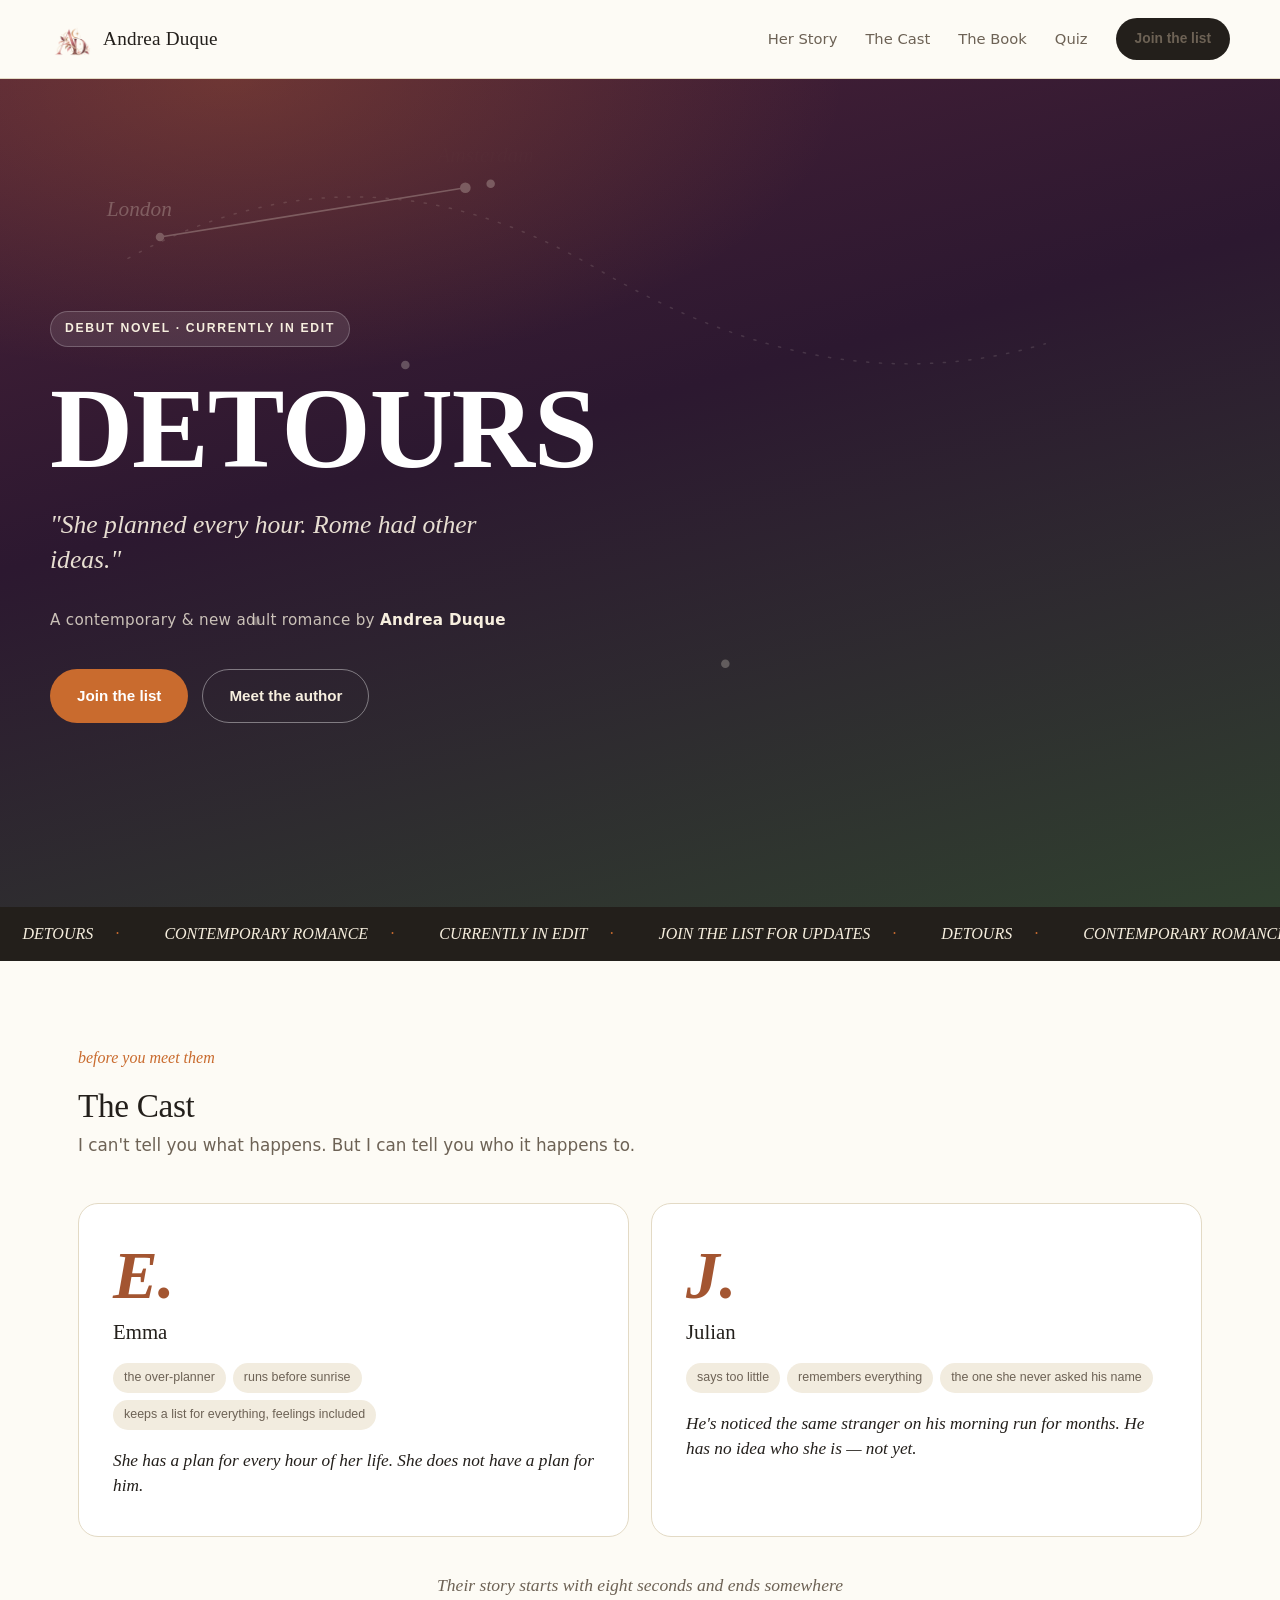
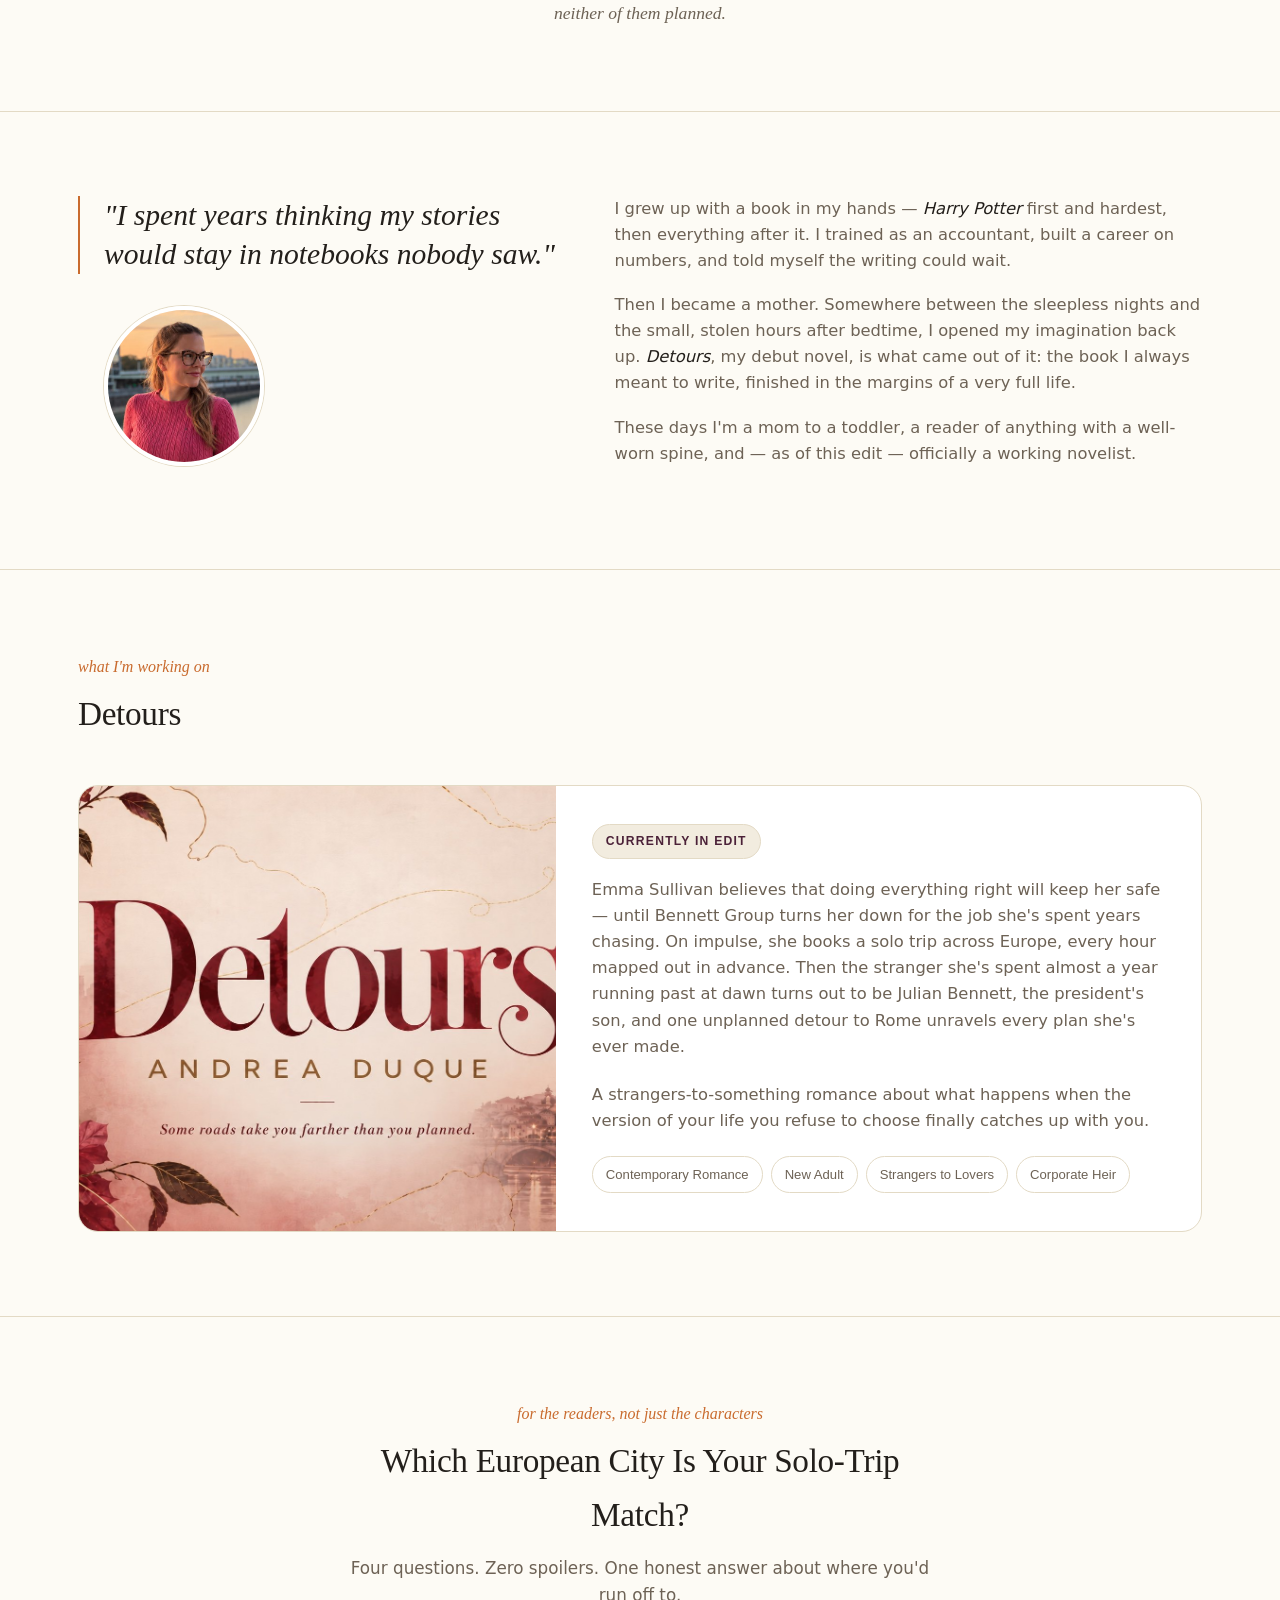
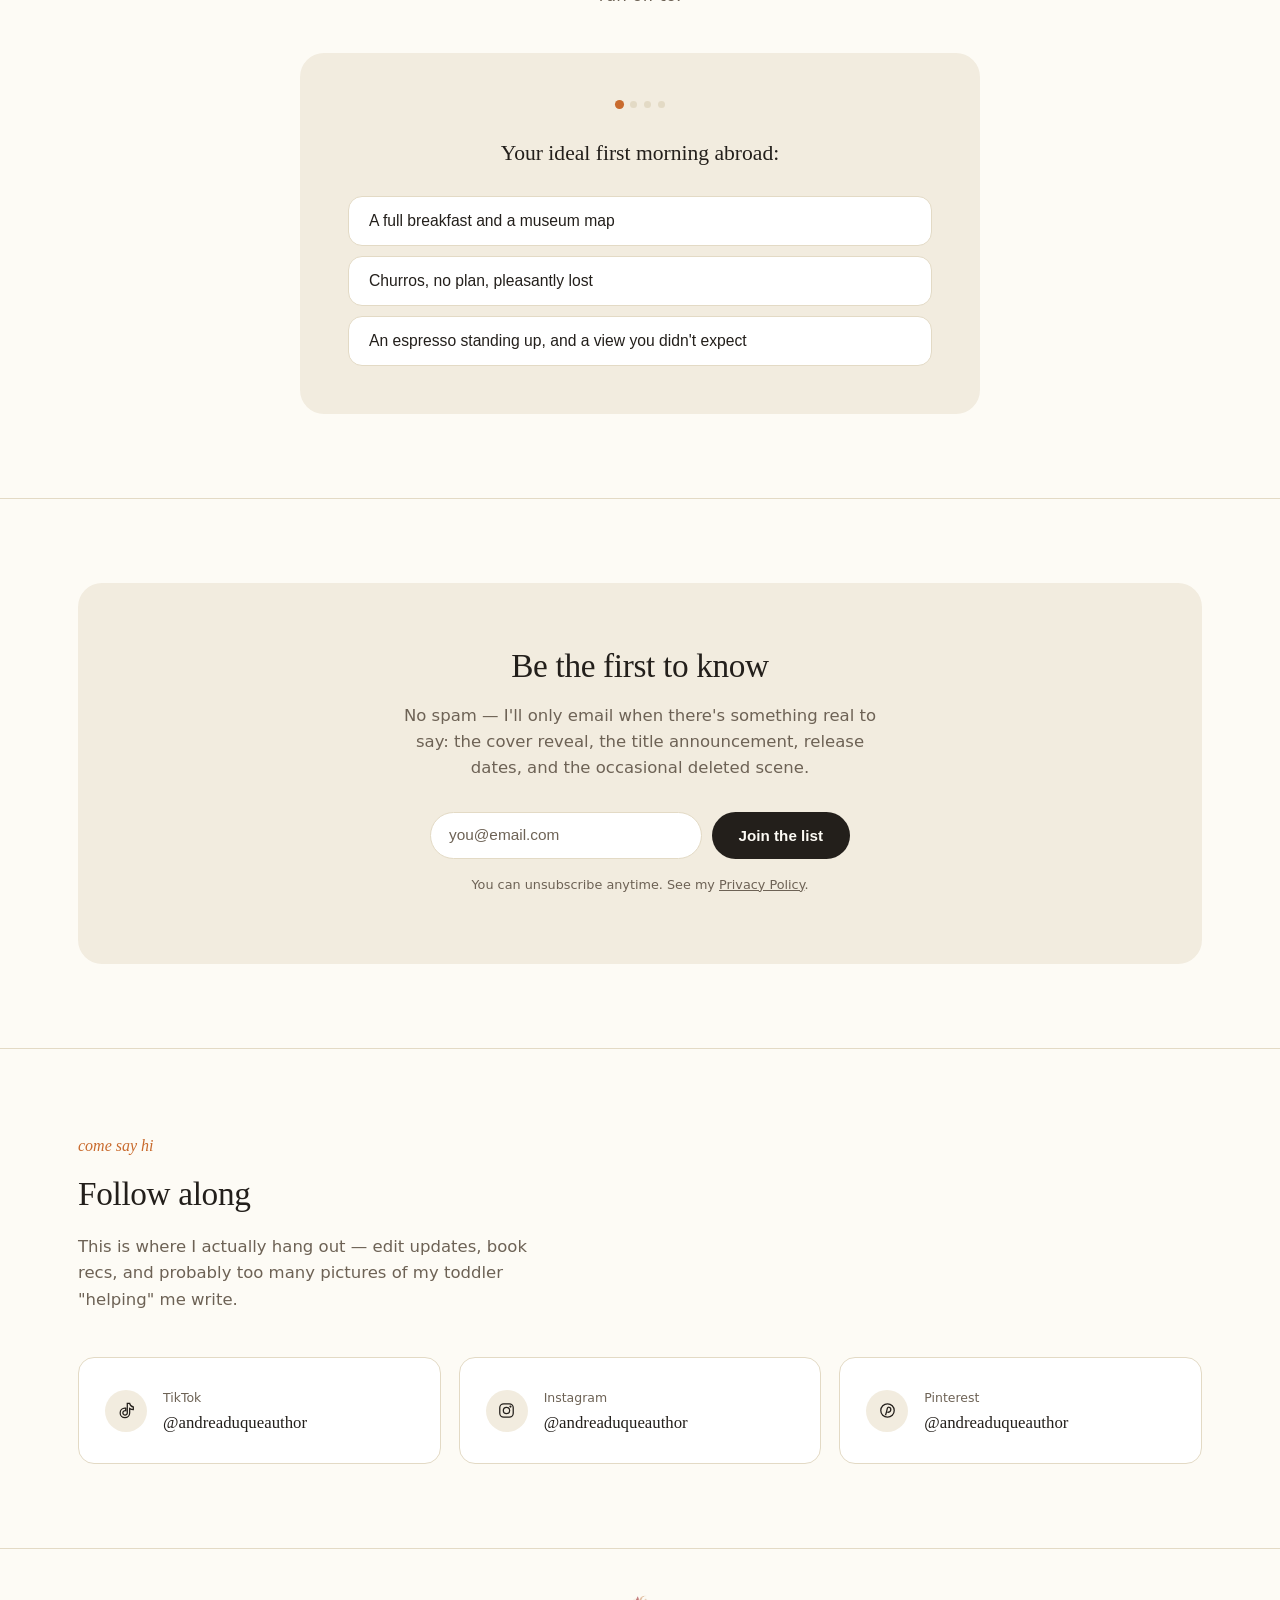
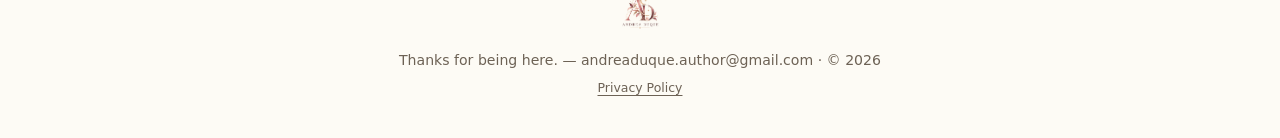
==== index.html @ 12db77f1 "Give the hero route map a phone layout On screens up to 700px, show a portrait version of the map wi" ====
<!doctype html>
<html lang="en">
<head>
<meta charset="utf-8">
<meta http-equiv="Content-Security-Policy" content="default-src 'none'; script-src 'unsafe-inline' https://andreaduqueauthor.us17.list-manage.com; style-src 'unsafe-inline' https://fonts.googleapis.com; font-src https://fonts.gstatic.com; img-src 'self' data:; base-uri 'none'; form-action https://andreaduqueauthor.us17.list-manage.com; object-src 'none'">
<meta name="referrer" content="strict-origin-when-cross-origin">
<meta name="viewport" content="width=device-width,initial-scale=1,viewport-fit=cover">
<title>Andrea Duque — Author of Detours</title>
<meta name="description" content="Andrea Duque writes contemporary & new adult romance. Her debut novel, Detours, is currently in edit — join the list for the cover reveal and release news.">
<meta name="robots" content="index,follow">
<link rel="canonical" href="https://andreaduqueauthor.com/">
<meta property="og:url" content="https://andreaduqueauthor.com/">
<meta name="author" content="Andrea Duque">
<meta property="og:type" content="website">
<meta property="og:title" content="Andrea Duque — Author of Detours">
<meta property="og:description" content="Contemporary & new adult romance. Debut novel Detours, currently in edit.">
<meta property="og:site_name" content="Andrea Duque">
<meta name="twitter:card" content="summary">
<meta name="twitter:title" content="Andrea Duque — Author of Detours">
<meta name="twitter:description" content="Contemporary & new adult romance. Debut novel Detours, currently in edit.">
<link rel="preconnect" href="https://fonts.googleapis.com">
<link rel="preconnect" href="https://fonts.gstatic.com" crossorigin>
<link rel="stylesheet" href="https://fonts.googleapis.com/css2?family=Fraunces:ital,opsz,wght@0,9..144,400;0,9..144,500;0,9..144,600;0,9..144,700;1,9..144,500;1,9..144,600&family=Inter:wght@400;500;600;700&display=swap">
<script type="application/ld+json">
{
  "@context": "https://schema.org",
  "@type": "Person",
  "name": "Andrea Duque",
  "jobTitle": "Author",
  "description": "Contemporary & new adult romance author, debut novel Detours.",
  "sameAs": [
    "https://www.tiktok.com/@andreaduqueauthor",
    "https://www.instagram.com/andreaduqueauthor",
    "https://www.pinterest.com/andreaduqueauthor"
  ]
}
</script>
<style>
/* ============================================================
   DESIGN PLAN — v3
   Brief: "more like rebeccayarros.com / sarahjmaas.com" — bold,
   dramatic, confident big-author energy for the hero and a
   recurring title treatment, while staying honest about being
   a debut (no bestseller badges, no fake reviews, no cover art
   that doesn't exist yet). The rest of the page stays the clean
   cream editorial layout from the last round.

   Color — "modern fall": plum, pumpkin, warm greige, charcoal
   green. Body stays white/cream; the hero + the book panel get
   a dramatic dark plum→charcoal gradient, the one place the
   site is allowed to be loud, echoing the reference sites'
   full-bleed moody hero without borrowing fantasy imagery that
   doesn't belong to this book.

   Imagery: no stock photography. In place of a dragon/sky scene,
   a bespoke line-art route map (London → Amsterdam → Paris →
   Madrid → ?) drawn in thin cream strokes over the dark hero
   gradient — the last stop stays a question mark on purpose.

   Type: Fraunces at real display weight/size for the title
   treatment (hero + book panel), Inter everywhere functional.
   ============================================================ */

:root{
  --paper:#FDFBF5;
  --paper2:#F2ECDF;
  --panel-border:#E3DAC5;
  --ink:#231F1B;
  --muted:#6D6255;
  --sage:#30402F;
  --sage-ink:#FDFBF5;
  --rose:#C96B2E;
  --rose-ink:#FDFBF5;
  --gold:#4B2138;
  --card:#FFFFFF;
  --cream:#F7EFDF;
  color-scheme: light;
}
@media (prefers-color-scheme: dark){
  /* The page stays white/cream no matter the system theme — only the
     hero and book panel are ever allowed to go dark, and they do that
     on purpose with their own gradient, not via this toggle. */
  :root:not([data-theme="light"]){
    --paper:#FDFBF5;
    --paper2:#F2ECDF;
    --panel-border:#E3DAC5;
    --ink:#231F1B;
    --muted:#6D6255;
    --sage:#30402F;
    --sage-ink:#FDFBF5;
    --rose:#C96B2E;
    --rose-ink:#FDFBF5;
    --gold:#4B2138;
    --card:#FFFFFF;
    color-scheme: light;
  }
}
:root[data-theme="dark"]{
  --paper:#FDFBF5;
  --paper2:#F2ECDF;
  --panel-border:#E3DAC5;
  --ink:#231F1B;
  --muted:#6D6255;
  --sage:#30402F;
  --sage-ink:#FDFBF5;
  --rose:#C96B2E;
  --rose-ink:#FDFBF5;
  --gold:#4B2138;
  --card:#FFFFFF;
  color-scheme: light;
}

*{box-sizing:border-box;}
html{scroll-behavior:smooth;}
@media (prefers-reduced-motion: reduce){ html{scroll-behavior:auto;} }
body{
  margin:0;
  background:var(--paper);
  color:var(--ink);
  font-family:"Inter",system-ui,sans-serif;
  font-size:16.5px;
  line-height:1.6;
  -webkit-font-smoothing:antialiased;
}
img,svg{display:block;max-width:100%;}
a{color:inherit;}
.wrap{max-width:1180px;margin:0 auto;padding:0 28px;}
.serif{font-family:"Fraunces",Georgia,serif;}

a:focus-visible,button:focus-visible,input:focus-visible{
  outline:2px solid var(--rose);
  outline-offset:3px;
  border-radius:3px;
}

/* ---- nav ---- */
header.nav{
  position:sticky;top:0;z-index:40;
  overflow:visible;
  background:color-mix(in srgb, var(--paper) 88%, transparent);
  backdrop-filter:blur(8px);
  border-bottom:1px solid var(--panel-border);
}
.nav-row{
  display:flex;align-items:center;justify-content:space-between;
  padding:18px 0;
}
.wordmark{
  font-family:"Fraunces",serif;
  font-weight:500;
  font-size:1.2rem;
  letter-spacing:0.01em;
  text-decoration:none;
}
.nav-links{display:flex;align-items:center;gap:28px;list-style:none;margin:0;padding:0;}
.nav-links a{
  text-decoration:none;font-size:0.92rem;color:var(--muted);
  position:relative;padding-bottom:3px;
}
.nav-links a:hover{color:var(--ink);}
.nav-links a::after{
  content:"";position:absolute;left:0;right:100%;bottom:0;height:1px;
  background:var(--rose);transition:right .25s ease;
}
.nav-links a:hover::after{right:0;}
.nav-links .btn{padding:9px 18px;font-size:0.86rem;}

.nav-toggle{
  display:none;background:none;border:none;cursor:pointer;padding:6px;
  width:34px;height:34px;align-items:center;justify-content:center;
}
.nav-toggle span, .nav-toggle span::before, .nav-toggle span::after{
  content:"";display:block;width:20px;height:1.5px;background:var(--ink);
  transition:transform .2s ease, opacity .2s ease;position:relative;
}
.nav-toggle span::before{position:absolute;top:-6px;}
.nav-toggle span::after{position:absolute;top:6px;}
.nav-toggle.open span{background:transparent;}
.nav-toggle.open span::before{transform:translateY(6px) rotate(45deg);}
.nav-toggle.open span::after{transform:translateY(-6px) rotate(-45deg);}

@media (max-width:700px){
  .nav-toggle{display:flex;}
  .nav-links{
    display:none;position:absolute;top:100%;left:0;right:0;
    flex-direction:column;align-items:stretch;gap:0;
    background:var(--paper);border-bottom:1px solid var(--panel-border);
    padding:8px 28px 20px;
  }
  .nav-links.open{display:flex;}
  .nav-links li{border-top:1px solid var(--panel-border);}
  .nav-links li:first-child{border-top:none;}
  .nav-links a{display:block;padding:14px 2px;font-size:1rem;}
  .nav-links .nav-cta{padding:16px 0 4px;}
  .nav-links .nav-cta .btn{display:inline-flex;width:100%;justify-content:center;padding:13px;}
}

/* ---- hero (dramatic, full-bleed) ---- */
.hero{
  position:relative;overflow:hidden;
  background:
    radial-gradient(ellipse 80% 60% at 18% 0%, color-mix(in srgb, var(--rose) 30%, transparent), transparent 60%),
    linear-gradient(165deg, var(--gold) 0%, #2C1830 42%, var(--sage) 100%);
  color:var(--cream);
  padding:0;
  min-height:min(92vh,880px);
  display:flex;align-items:center;
}
.hero-map{
  position:absolute;inset:0;width:100%;height:100%;
  opacity:0.26;pointer-events:none;
}
.hero-map-mobile{display:none;}
@media (max-width:700px){
  .hero-map-desktop{display:none;}
  /* brighter than desktop so the city names stay legible on a small screen */
  .hero-map-mobile{display:block;opacity:0.42;}
}
.hero-inner{position:relative;z-index:1;padding:120px 0 72px;width:100%;}
@media (max-width:1236px){ .hero-inner{padding-left:28px;padding-right:28px;} }
.hero-badge{
  display:inline-flex;align-items:center;gap:8px;
  font-size:0.76rem;letter-spacing:0.14em;text-transform:uppercase;
  color:var(--cream);background:rgba(255,255,255,0.1);
  border:1px solid rgba(255,255,255,0.22);
  padding:7px 14px;border-radius:999px;margin:0 0 28px;
  font-family:"Inter",sans-serif;font-weight:600;
}
.hero h1{
  font-size:clamp(3.4rem,10vw,7.2rem);
  line-height:0.92;
  margin:0 0 26px;
  font-weight:700;
  letter-spacing:-0.01em;
  color:#fff;
}
.hero blockquote{
  margin:0 0 30px;font-family:"Fraunces",serif;font-style:italic;font-weight:500;
  font-size:clamp(1.2rem,2.3vw,1.6rem);line-height:1.4;max-width:34ch;
  color:color-mix(in srgb, var(--cream) 92%, transparent);
}
.hero .byline{
  font-size:0.95rem;color:color-mix(in srgb, var(--cream) 78%, transparent);
  margin:0 0 36px;letter-spacing:0.02em;
}
.hero .byline strong{color:var(--cream);font-weight:600;}
.cta-row{display:flex;gap:14px;flex-wrap:wrap;}
.btn{
  display:inline-flex;align-items:center;gap:8px;
  padding:14px 26px;border-radius:999px;
  font-size:0.95rem;font-weight:600;text-decoration:none;
  border:1px solid transparent;cursor:pointer;
  transition:transform .15s ease, background .2s ease, border-color .2s ease, color .2s ease;
  font-family:"Inter",sans-serif;
}
.btn:hover{transform:translateY(-1px);}
.btn-solid{background:var(--rose);color:#fff;}
.btn-solid:hover{background:color-mix(in srgb, var(--rose) 85%, white);}
.btn-ghost{border-color:rgba(255,255,255,0.4);color:var(--cream);}
.btn-ghost:hover{border-color:var(--cream);background:rgba(255,255,255,0.08);}
.btn-dark{background:var(--ink);color:var(--paper);}
.btn-dark:hover{background:var(--rose);}
.btn-outline{border-color:var(--panel-border);color:var(--ink);}
.btn-outline:hover{border-color:var(--rose);color:var(--rose);}

.hero-anim{opacity:0;transform:translateY(16px);animation:rise .65s ease forwards;}
.hero-anim.d1{animation-delay:.02s;}
.hero-anim.d2{animation-delay:.14s;}
.hero-anim.d3{animation-delay:.26s;}
.hero-anim.d4{animation-delay:.36s;}
@keyframes rise{to{opacity:1;transform:translateY(0);}}
@media (prefers-reduced-motion: reduce){
  .hero-anim{opacity:1;transform:none;animation:none;}
}
.route-static{display:none;}
@media (prefers-reduced-motion: reduce){
  .route-animated{display:none;}
  .route-static{display:block;}
}

/* ---- marquee strip ---- */
.marquee{
  background:var(--ink);color:var(--cream);
  overflow:hidden;white-space:nowrap;
  padding:14px 0;
}
.marquee-track{
  display:inline-flex;gap:0;
  animation:scroll 26s linear infinite;
}
.marquee span{
  font-family:"Fraunces",serif;font-style:italic;font-size:1rem;
  padding:0 1.4rem;white-space:nowrap;
}
.marquee span::after{content:"·";margin-left:1.4rem;color:var(--rose);font-style:normal;}
@keyframes scroll{from{transform:translateX(0);}to{transform:translateX(-50%);}}
@media (prefers-reduced-motion: reduce){
  .marquee-track{animation:none;}
  .marquee{text-align:center;}
}

/* ---- section shell ---- */
section{padding:84px 0;}
.section-head{max-width:640px;margin:0 0 44px;}
.kicker{
  font-family:"Fraunces",serif;font-style:italic;color:var(--rose);
  font-size:1rem;margin:0 0 8px;
}
h2{
  font-size:clamp(1.7rem,2.6vw,2.2rem);margin:0;font-weight:500;letter-spacing:-0.01em;
}
hr.rule{border:none;border-top:1px solid var(--panel-border);margin:0;}

/* ---- story ---- */
.story-grid{display:grid;grid-template-columns:0.9fr 1.1fr;gap:56px;align-items:start;}
@media (max-width:880px){ .story-grid{grid-template-columns:1fr;} }
blockquote.pull{
  margin:0;font-family:"Fraunces",serif;font-style:italic;font-weight:500;
  font-size:clamp(1.4rem,2.6vw,1.85rem);line-height:1.32;color:var(--ink);
  border-left:2px solid var(--rose);padding-left:24px;
}
.author-photo{width:160px;height:160px;border-radius:50%;object-fit:cover;margin:32px 0 0 26px;border:4px solid var(--card);box-shadow:0 0 0 1px var(--panel-border);}
@media (max-width:880px){ .author-photo{width:128px;height:128px;margin-top:24px;} }
.story-text p{margin:0 0 18px;color:var(--muted);font-size:1.02rem;max-width:58ch;}
.story-text em{color:var(--ink);font-style:italic;}

/* ---- book ---- */
.book-card{
  background:var(--card);border:1px solid var(--panel-border);border-radius:20px;
  display:grid;grid-template-columns:0.85fr 1.15fr;overflow:hidden;
}
/* Desktop keeps the original side-by-side card; the artwork fills the left panel. */
.book-cover{display:block;width:100%;height:100%;min-height:340px;object-fit:cover;object-position:center;}
@media (max-width:1200px){
  .book-card{grid-template-columns:1fr;}
  .book-cover{height:auto;min-height:0;aspect-ratio:1672/941;}
}
.book-body .status{
  display:inline-block;margin-bottom:18px;font-size:0.76rem;letter-spacing:0.1em;text-transform:uppercase;
  color:var(--gold);background:var(--paper2);border:1px solid var(--panel-border);
  padding:7px 13px;border-radius:999px;font-family:"Inter",sans-serif;font-weight:600;
}
.book-body{padding:38px 36px;}
.book-body p{color:var(--muted);font-size:1.02rem;margin:0 0 22px;max-width:55ch;}
.tags{display:flex;flex-wrap:wrap;gap:8px;}
.tag{
  font-size:0.82rem;padding:7px 13px;border-radius:999px;
  border:1px solid var(--panel-border);color:var(--muted);font-family:"Inter",sans-serif;
}

/* ---- join list ---- */
.join{
  background:var(--paper2);border-radius:24px;padding:56px 48px;text-align:center;
}
.join h2{margin-bottom:10px;}
.join p.sub{color:var(--muted);margin:0 auto 30px;max-width:46ch;}
.signup{display:flex;gap:10px;max-width:420px;margin:0 auto;flex-wrap:wrap;justify-content:center;}
.signup input[type=email]{
  flex:1 1 230px;padding:13px 18px;border-radius:999px;border:1px solid var(--panel-border);
  background:var(--card);color:var(--ink);font-family:"Inter",sans-serif;font-size:0.96rem;
}
.signup input[type=email]::placeholder{color:var(--muted);}
.signup button[disabled]{opacity:0.6;cursor:wait;}
.signup-msg{margin:16px auto 0;max-width:44ch;font-family:"Fraunces",serif;font-style:italic;}
.signup-msg:empty{display:none;}
.signup-msg.ok{color:var(--sage);}
.signup-msg.err{color:#9A3412;}
.fineprint{font-size:0.8rem;color:var(--muted);margin-top:16px;max-width:44ch;margin-left:auto;margin-right:auto;}

/* ---- follow ---- */
.follow-row{display:grid;grid-template-columns:repeat(3,1fr);gap:18px;}
@media (max-width:700px){ .follow-row{grid-template-columns:1fr;} }
.follow-card{
  border:1px solid var(--panel-border);border-radius:16px;padding:26px;
  display:flex;align-items:center;gap:16px;text-decoration:none;color:var(--ink);
  background:var(--card);transition:border-color .18s ease, transform .18s ease;
}
.follow-card:hover{border-color:var(--rose);transform:translateY(-2px);}
.follow-card .ic{
  width:42px;height:42px;border-radius:50%;display:flex;align-items:center;justify-content:center;
  background:var(--paper2);flex-shrink:0;
}
.follow-card .ic svg{width:19px;height:19px;}
.follow-card .label{font-size:0.78rem;color:var(--muted);text-transform:none;}
.follow-card .handle{font-family:"Fraunces",serif;font-size:1.05rem;}

/* ---- footer ---- */
footer{
  border-top:1px solid var(--panel-border);padding:40px 0;text-align:center;
}
footer .wordmark{font-size:1rem;}
footer p{color:var(--muted);font-size:0.88rem;margin:10px 0 0;}
footer a{text-decoration:underline;text-underline-offset:3px;}
footer p.legal{font-size:0.78rem;margin-top:6px;}

/* ---- logo ---- */
.logo-mark{height:34px;width:auto;display:block;}
.wordmark-row{display:flex;align-items:center;gap:10px;text-decoration:none;}
footer .logo-mark{height:46px;margin:0 auto 14px;}

/* ---- cast (character intrigue) ---- */
.cast-intro{max-width:56ch;color:var(--muted);font-size:1.05rem;margin:0 0 40px;}
.cast-grid{display:grid;grid-template-columns:1fr 1fr;gap:22px;}
@media (max-width:760px){ .cast-grid{grid-template-columns:1fr;} }
.cast-card{
  background:var(--card);border:1px solid var(--panel-border);border-radius:20px;
  padding:38px 34px;position:relative;overflow:hidden;
}
.cast-card .initial{
  font-family:"Fraunces",serif;font-style:italic;font-weight:600;
  font-size:4.2rem;line-height:1;color:color-mix(in srgb, var(--rose) 70%, var(--gold));
  margin:0 0 6px;
}
.cast-card h3{font-family:"Fraunces",serif;font-weight:500;font-size:1.3rem;margin:0 0 14px;}
.cast-chips{display:flex;flex-wrap:wrap;gap:7px;margin:0 0 18px;}
.cast-chip{
  font-size:0.78rem;padding:5px 11px;border-radius:999px;
  background:var(--paper2);color:var(--muted);font-family:"Inter",sans-serif;
}
.cast-line{
  font-family:"Fraunces",serif;font-style:italic;color:var(--ink);
  font-size:1.08rem;line-height:1.45;margin:0;
}
.cast-close{
  text-align:center;margin:34px auto 0;max-width:48ch;color:var(--muted);
  font-family:"Fraunces",serif;font-style:italic;font-size:1.1rem;
}

/* ---- quiz ---- */
.quiz-card{
  background:var(--paper2);border-radius:24px;padding:48px;max-width:680px;margin:0 auto;
}
@media (max-width:600px){ .quiz-card{padding:32px 24px;} }
.quiz-progress{display:flex;gap:7px;justify-content:center;margin:0 0 28px;}
.quiz-dot{width:7px;height:7px;border-radius:50%;background:var(--panel-border);transition:background .2s ease, transform .2s ease;}
.quiz-dot.active{background:var(--rose);transform:scale(1.3);}
.quiz-dot.done{background:var(--sage);}
.quiz-q{font-family:"Fraunces",serif;font-size:1.35rem;text-align:center;margin:0 0 26px;font-weight:500;}
.quiz-options{display:flex;flex-direction:column;gap:10px;}
.quiz-opt{
  display:block;width:100%;text-align:left;padding:15px 20px;border-radius:14px;
  border:1px solid var(--panel-border);background:var(--card);color:var(--ink);
  font-family:"Inter",sans-serif;font-size:0.98rem;cursor:pointer;
  transition:border-color .15s ease, transform .15s ease;
}
.quiz-opt:hover{border-color:var(--rose);transform:translateX(2px);}
.quiz-result{display:none;text-align:center;}
.quiz-result.show{display:block;}
.quiz-result .city{
  font-family:"Fraunces",serif;font-weight:700;font-size:clamp(2rem,5vw,2.8rem);
  color:var(--gold);margin:0 0 6px;
}
.quiz-result .tagline{color:var(--rose);font-family:"Fraunces",serif;font-style:italic;font-size:1.1rem;margin:0 0 18px;}
.quiz-result p.desc{color:var(--muted);max-width:50ch;margin:0 auto 26px;font-size:1.02rem;}
.quiz-again{background:none;border:none;color:var(--muted);text-decoration:underline;text-underline-offset:3px;font-family:"Inter",sans-serif;font-size:0.88rem;cursor:pointer;margin-top:14px;}
.quiz-q-wrap{display:none;}
.quiz-q-wrap.active{display:block;}
</style>
</head>
<body>

<header class="nav">
  <div class="wrap nav-row">
    <a class="wordmark wordmark-row" href="#top">
      <img class="logo-mark" src="[data-uri]" alt="Andrea Duque monogram">
      Andrea Duque
    </a>
    <button class="nav-toggle" id="navToggle" type="button" aria-expanded="false" aria-controls="navLinks" aria-label="Open menu">
      <span></span>
    </button>
    <ul class="nav-links" id="navLinks">
      <li><a href="#story">Her Story</a></li>
      <li><a href="#cast">The Cast</a></li>
      <li><a href="#book">The Book</a></li>
      <li><a href="#quiz">Quiz</a></li>
      <li class="nav-cta"><a class="btn btn-dark" href="#join">Join the list</a></li>
    </ul>
  </div>
</header>

<main id="top">

  <section class="hero">
    <svg class="hero-map hero-map-desktop" viewBox="0 0 1200 800" preserveAspectRatio="xMidYMid slice" aria-hidden="true">
      <path d="M120 180 Q 340 60 560 190 T 980 260" fill="none" stroke="#F7EFDF" stroke-width="1.4" stroke-linecap="round" stroke-dasharray="2 10" opacity="0.5"/>

      <!-- animated route: plays unless the viewer asked for reduced motion -->
      <g class="route-animated">
        <path d="M150 160 L 460 110 L 380 280 L 240 520 L 680 560" fill="none" stroke="#F7EFDF" stroke-width="1.6"
              stroke-linecap="round" stroke-dasharray="1" stroke-dashoffset="1" pathLength="1" opacity="0">
          <animate attributeName="stroke-dashoffset" values="1;1;0;0;0" keyTimes="0;0.05;0.65;0.85;1" dur="11s" repeatCount="indefinite"/>
          <animate attributeName="opacity" values="0;1;1;1;0" keyTimes="0;0.05;0.6;0.9;1" dur="11s" repeatCount="indefinite"/>
        </path>
        <circle r="5" fill="#F7EFDF" opacity="0">
          <animateMotion dur="11s" repeatCount="indefinite" keyPoints="0;0;1;1;1" keyTimes="0;0.05;0.65;0.85;1" calcMode="linear"
            path="M150 160 L 460 110 L 380 280 L 240 520 L 680 560"/>
          <animate attributeName="opacity" values="0;1;1;1;0" keyTimes="0;0.05;0.6;0.9;1" dur="11s" repeatCount="indefinite"/>
        </circle>
        <g fill="#F7EFDF">
          <circle cx="150" cy="160" r="4"><animate attributeName="r" values="4;4;7;4;4" keyTimes="0;0.03;0.09;0.15;1" dur="11s" repeatCount="indefinite"/></circle>
          <circle cx="460" cy="110" r="4"><animate attributeName="r" values="4;4;4;7;4;4" keyTimes="0;0.17;0.20;0.26;0.32;1" dur="11s" repeatCount="indefinite"/></circle>
          <circle cx="380" cy="280" r="4"><animate attributeName="r" values="4;4;4;7;4;4" keyTimes="0;0.26;0.30;0.36;0.42;1" dur="11s" repeatCount="indefinite"/></circle>
          <circle cx="240" cy="520" r="4"><animate attributeName="r" values="4;4;4;7;4;4" keyTimes="0;0.40;0.43;0.49;0.55;1" dur="11s" repeatCount="indefinite"/></circle>
          <circle cx="680" cy="560" r="5"><animate attributeName="r" values="4;4;4;8;6;6;4" keyTimes="0;0.6;0.65;0.71;0.85;0.95;1" dur="11s" repeatCount="indefinite"/></circle>
        </g>
        <g font-family="Fraunces, serif" font-style="italic" font-size="20" fill="#F7EFDF">
          <text x="100" y="140" opacity="0"><animate attributeName="opacity" values="0;0;1;1;1;0" keyTimes="0;0.02;0.08;0.6;0.9;1" dur="11s" repeatCount="indefinite"/>London</text>
          <text x="410" y="90" opacity="0"><animate attributeName="opacity" values="0;0;1;1;1;0" keyTimes="0;0.19;0.26;0.6;0.9;1" dur="11s" repeatCount="indefinite"/>Amsterdam</text>
          <text x="330" y="310" opacity="0"><animate attributeName="opacity" values="0;0;1;1;1;0" keyTimes="0;0.28;0.36;0.6;0.9;1" dur="11s" repeatCount="indefinite"/>Paris</text>
          <text x="190" y="555" opacity="0"><animate attributeName="opacity" values="0;0;1;1;1;0" keyTimes="0;0.42;0.49;0.6;0.9;1" dur="11s" repeatCount="indefinite"/>Madrid</text>
          <text x="700" y="545" font-size="26" font-weight="700" opacity="0"><animate attributeName="opacity" values="0;0;1;1;1;0" keyTimes="0;0.63;0.71;0.9;0.95;1" dur="11s" repeatCount="indefinite"/>?</text>
        </g>
      </g>

      <!-- static fallback: shown only under prefers-reduced-motion -->
      <g class="route-static">
        <path d="M150 160 L 460 110 L 380 280 L 240 520 L 680 560" fill="none" stroke="#F7EFDF" stroke-width="1.6" stroke-linecap="round" stroke-dasharray="4 8" opacity="0.7"/>
        <g fill="#F7EFDF">
          <circle cx="150" cy="160" r="5"/>
          <circle cx="460" cy="110" r="5"/>
          <circle cx="380" cy="280" r="5"/>
          <circle cx="240" cy="520" r="5"/>
          <circle cx="680" cy="560" r="6"/>
        </g>
        <g font-family="Fraunces, serif" font-style="italic" font-size="20" fill="#F7EFDF" opacity="0.85">
          <text x="100" y="140">London</text>
          <text x="410" y="90">Amsterdam</text>
          <text x="330" y="310">Paris</text>
          <text x="190" y="555">Madrid</text>
          <text x="700" y="545" font-size="26" font-weight="700">?</text>
        </g>
      </g>
    </svg>
    <!-- phone version of the map: portrait layout, cities kept above and below the hero text -->
    <svg class="hero-map hero-map-mobile" viewBox="0 0 400 800" preserveAspectRatio="xMidYMid slice" aria-hidden="true">
      <g class="route-animated">
        <path d="M60 112 L 300 62 L 378 168 L 352 728 L 92 748" fill="none" stroke="#F7EFDF" stroke-width="1.6"
              stroke-linecap="round" stroke-dasharray="1" stroke-dashoffset="1" pathLength="1" opacity="0">
          <animate attributeName="stroke-dashoffset" values="1;1;0;0;0" keyTimes="0;0.05;0.65;0.85;1" dur="11s" repeatCount="indefinite"/>
          <animate attributeName="opacity" values="0;1;1;1;0" keyTimes="0;0.05;0.6;0.9;1" dur="11s" repeatCount="indefinite"/>
        </path>
        <circle r="5" fill="#F7EFDF" opacity="0">
          <animateMotion dur="11s" repeatCount="indefinite" keyPoints="0;0;1;1;1" keyTimes="0;0.05;0.65;0.85;1" calcMode="linear"
            path="M60 112 L 300 62 L 378 168 L 352 728 L 92 748"/>
          <animate attributeName="opacity" values="0;1;1;1;0" keyTimes="0;0.05;0.6;0.9;1" dur="11s" repeatCount="indefinite"/>
        </circle>
        <g fill="#F7EFDF">
          <circle cx="60" cy="112" r="4"><animate attributeName="r" values="4;4;7;4;4" keyTimes="0;0.03;0.09;0.15;1" dur="11s" repeatCount="indefinite"/></circle>
          <circle cx="300" cy="62" r="4"><animate attributeName="r" values="4;4;4;7;4;4" keyTimes="0;0.17;0.20;0.26;0.32;1" dur="11s" repeatCount="indefinite"/></circle>
          <circle cx="378" cy="168" r="4"><animate attributeName="r" values="4;4;4;7;4;4" keyTimes="0;0.26;0.30;0.36;0.42;1" dur="11s" repeatCount="indefinite"/></circle>
          <circle cx="352" cy="728" r="4"><animate attributeName="r" values="4;4;4;7;4;4" keyTimes="0;0.40;0.43;0.49;0.55;1" dur="11s" repeatCount="indefinite"/></circle>
          <circle cx="92" cy="748" r="5"><animate attributeName="r" values="4;4;4;8;6;6;4" keyTimes="0;0.6;0.65;0.71;0.85;0.95;1" dur="11s" repeatCount="indefinite"/></circle>
        </g>
        <g font-family="Fraunces, serif" font-style="italic" font-size="19" fill="#F7EFDF">
          <text x="48" y="92" text-anchor="start" opacity="0"><animate attributeName="opacity" values="0;0;1;1;1;0" keyTimes="0;0.02;0.08;0.6;0.9;1" dur="11s" repeatCount="indefinite"/>London</text>
          <text x="322" y="42" text-anchor="end" opacity="0"><animate attributeName="opacity" values="0;0;1;1;1;0" keyTimes="0;0.19;0.26;0.6;0.9;1" dur="11s" repeatCount="indefinite"/>Amsterdam</text>
          <text x="364" y="160" text-anchor="end" opacity="0"><animate attributeName="opacity" values="0;0;1;1;1;0" keyTimes="0;0.28;0.36;0.6;0.9;1" dur="11s" repeatCount="indefinite"/>Paris</text>
          <text x="364" y="708" text-anchor="end" opacity="0"><animate attributeName="opacity" values="0;0;1;1;1;0" keyTimes="0;0.42;0.49;0.6;0.9;1" dur="11s" repeatCount="indefinite"/>Madrid</text>
          <text x="62" y="736" font-size="26" font-weight="700" opacity="0"><animate attributeName="opacity" values="0;0;1;1;1;0" keyTimes="0;0.63;0.71;0.9;0.95;1" dur="11s" repeatCount="indefinite"/>?</text>
        </g>
      </g>
      <g class="route-static">
        <path d="M60 112 L 300 62 L 378 168 L 352 728 L 92 748" fill="none" stroke="#F7EFDF" stroke-width="1.6" stroke-linecap="round" stroke-dasharray="4 8" opacity="0.7"/>
        <g fill="#F7EFDF">
          <circle cx="60" cy="112" r="5"/>
          <circle cx="300" cy="62" r="5"/>
          <circle cx="378" cy="168" r="5"/>
          <circle cx="352" cy="728" r="5"/>
          <circle cx="92" cy="748" r="6"/>
        </g>
        <g font-family="Fraunces, serif" font-style="italic" font-size="19" fill="#F7EFDF" opacity="0.85">
          <text x="48" y="92" text-anchor="start">London</text>
          <text x="322" y="42" text-anchor="end">Amsterdam</text>
          <text x="364" y="160" text-anchor="end">Paris</text>
          <text x="364" y="708" text-anchor="end">Madrid</text>
          <text x="62" y="736" font-size="26" font-weight="700">?</text>
        </g>
      </g>
    </svg>
    <div class="wrap hero-inner">
      <p class="hero-badge hero-anim d1">Debut Novel · Currently in Edit</p>
      <h1 class="serif hero-anim d2">DETOURS</h1>
      <blockquote class="hero-anim d3">"She planned every hour. Rome had other ideas."</blockquote>
      <p class="byline hero-anim d3">A contemporary &amp; new adult romance by <strong>Andrea Duque</strong></p>
      <div class="cta-row hero-anim d4">
        <a class="btn btn-solid" href="#join">Join the list</a>
        <a class="btn btn-ghost" href="#story">Meet the author</a>
      </div>
    </div>
  </section>

  <div class="marquee" aria-hidden="true">
    <div class="marquee-track">
      <span>DETOURS</span><span>CONTEMPORARY ROMANCE</span><span>CURRENTLY IN EDIT</span><span>JOIN THE LIST FOR UPDATES</span>
      <span>DETOURS</span><span>CONTEMPORARY ROMANCE</span><span>CURRENTLY IN EDIT</span><span>JOIN THE LIST FOR UPDATES</span>
    </div>
  </div>

  <section id="cast">
    <div class="wrap">
      <div class="section-head">
        <p class="kicker serif">before you meet them</p>
        <h2 class="serif">The Cast</h2>
        <p class="cast-intro">I can't tell you what happens. But I can tell you who it happens to.</p>
      </div>
      <div class="cast-grid">
        <div class="cast-card">
          <p class="initial">E.</p>
          <h3 class="serif">Emma</h3>
          <div class="cast-chips">
            <span class="cast-chip">the over-planner</span>
            <span class="cast-chip">runs before sunrise</span>
            <span class="cast-chip">keeps a list for everything, feelings included</span>
          </div>
          <p class="cast-line">She has a plan for every hour of her life. She does not have a plan for him.</p>
        </div>
        <div class="cast-card">
          <p class="initial">J.</p>
          <h3 class="serif">Julian</h3>
          <div class="cast-chips">
            <span class="cast-chip">says too little</span>
            <span class="cast-chip">remembers everything</span>
            <span class="cast-chip">the one she never asked his name</span>
          </div>
          <p class="cast-line">He's noticed the same stranger on his morning run for months. He has no idea who she is — not yet.</p>
        </div>
      </div>
      <p class="cast-close">Their story starts with eight seconds and ends somewhere neither of them planned.</p>
    </div>
  </section>

  <hr class="rule">

  <section id="story">
    <div class="wrap">
      <div class="story-grid">
        <div>
          <blockquote class="pull serif">"I spent years thinking my stories would stay in notebooks nobody saw."</blockquote>
          <img class="author-photo" src="andrea-duque.jpg" width="400" height="400" loading="lazy" alt="Andrea Duque in glasses and a pink sweater, smiling on a balcony above the Rhine in Cologne at sunset">
        </div>
        <div class="story-text">
          <p>I grew up with a book in my hands — <em>Harry Potter</em> first and hardest, then everything after it. I trained as an accountant, built a career on numbers, and told myself the writing could wait.</p>
          <p>Then I became a mother. Somewhere between the sleepless nights and the small, stolen hours after bedtime, I opened my imagination back up. <em>Detours</em>, my debut novel, is what came out of it: the book I always meant to write, finished in the margins of a very full life.</p>
          <p>These days I'm a mom to a toddler, a reader of anything with a well-worn spine, and — as of this edit — officially a working novelist.</p>
        </div>
      </div>
    </div>
  </section>

  <hr class="rule">

  <section id="book">
    <div class="wrap">
      <div class="section-head">
        <p class="kicker serif">what I'm working on</p>
        <h2 class="serif">Detours</h2>
      </div>
      <div class="book-card">
        <img class="book-cover" src="detours-banner.jpg" width="1672" height="941" loading="lazy" alt="Detours, a novel by Andrea Duque. Some roads take you farther than you planned. Watercolor artwork of the New York skyline and Rome under red bougainvillea.">
        <div class="book-body">
          <span class="status">currently in edit</span>
          <p>Emma Sullivan believes that doing everything right will keep her safe — until Bennett Group turns her down for the job she's spent years chasing. On impulse, she books a solo trip across Europe, every hour mapped out in advance. Then the stranger she's spent almost a year running past at dawn turns out to be Julian Bennett, the president's son, and one unplanned detour to Rome unravels every plan she's ever made.</p>
          <p>A strangers-to-something romance about what happens when the version of your life you refuse to choose finally catches up with you.</p>
          <div class="tags">
            <span class="tag">Contemporary Romance</span>
            <span class="tag">New Adult</span>
            <span class="tag">Strangers to Lovers</span>
            <span class="tag">Corporate Heir</span>
          </div>
        </div>
      </div>
    </div>
  </section>

  <hr class="rule">

  <section id="quiz">
    <div class="wrap">
      <div class="section-head" style="text-align:center;max-width:620px;margin-left:auto;margin-right:auto;">
        <p class="kicker serif">for the readers, not just the characters</p>
        <h2 class="serif">Which European City Is Your Solo-Trip Match?</h2>
        <p class="cast-intro" style="margin:14px auto 0;text-align:center;">Four questions. Zero spoilers. One honest answer about where you'd run off to.</p>
      </div>

      <div class="quiz-card">
        <div class="quiz-progress" id="quizProgress"></div>

        <div id="quizQuestions"></div>

        <div class="quiz-result" id="quizResult">
          <p class="city serif" id="resultCity"></p>
          <p class="tagline" id="resultTagline"></p>
          <p class="desc" id="resultDesc"></p>
          <div class="cta-row" style="justify-content:center;">
            <a class="btn btn-dark" href="#join">Join the list</a>
            <button class="btn btn-outline" id="retakeQuiz" type="button">Take it again</button>
          </div>
        </div>
      </div>
    </div>
  </section>

  <hr class="rule">

  <section id="join">
    <div class="wrap">
      <div class="join">
        <h2 class="serif">Be the first to know</h2>
        <p class="sub">No spam — I'll only email when there's something real to say: the cover reveal, the title announcement, release dates, and the occasional deleted scene.</p>
        <!-- Mailchimp audience 516c0ebd91. JS submits via Mailchimp's JSONP endpoint so visitors stay on
             the page; without JS the form falls back to a normal post in a new tab. -->
        <form class="signup" id="signupForm" action="https://andreaduqueauthor.us17.list-manage.com/subscribe/post?u=3a95c0c832f0a184601cef622&amp;id=516c0ebd91" method="post" target="_blank" novalidate>
          <input type="email" name="EMAIL" id="signupEmail" placeholder="you@email.com" required autocomplete="email" aria-label="Email address">
          <!-- Mailchimp bot trap: real people never see or fill this in -->
          <div aria-hidden="true" style="position:absolute;left:-5000px;"><input type="text" name="b_3a95c0c832f0a184601cef622_516c0ebd91" tabindex="-1" value=""></div>
          <button class="btn btn-dark" type="submit">Join the list</button>
        </form>
        <p class="signup-msg" id="signupMsg" role="status" aria-live="polite"></p>
        <p class="fineprint">You can unsubscribe anytime. See my <a href="privacy.html">Privacy Policy</a>.</p>
      </div>
    </div>
  </section>

  <hr class="rule">

  <section id="follow">
    <div class="wrap">
      <div class="section-head">
        <p class="kicker serif">come say hi</p>
        <h2 class="serif">Follow along</h2>
        <p style="color:var(--muted);margin:14px 0 0;max-width:46ch;">This is where I actually hang out — edit updates, book recs, and probably too many pictures of my toddler "helping" me write.</p>
      </div>
      <div class="follow-row">
        <a class="follow-card" href="https://www.tiktok.com/@andreaduqueauthor" target="_blank" rel="noopener noreferrer">
          <span class="ic"><svg viewBox="0 0 24 24" fill="none" stroke="currentColor" stroke-width="1.6"><path d="M16 3c.5 2.6 2.1 4.2 4.6 4.5V11c-1.6 0-3.1-.5-4.6-1.5V15a6 6 0 1 1-6-6c.3 0 .7 0 1 .1v3.2a2.8 2.8 0 1 0 2 2.7V3h3Z"/></svg></span>
          <span><span class="label">TikTok</span><br><span class="handle serif">@andreaduqueauthor</span></span>
        </a>
        <a class="follow-card" href="https://www.instagram.com/andreaduqueauthor" target="_blank" rel="noopener noreferrer">
          <span class="ic"><svg viewBox="0 0 24 24" fill="none" stroke="currentColor" stroke-width="1.6"><rect x="3.5" y="3.5" width="17" height="17" rx="5"/><circle cx="12" cy="12" r="4"/><circle cx="17" cy="7" r="0.6" fill="currentColor"/></svg></span>
          <span><span class="label">Instagram</span><br><span class="handle serif">@andreaduqueauthor</span></span>
        </a>
        <a class="follow-card" href="https://www.pinterest.com/andreaduqueauthor" target="_blank" rel="noopener noreferrer">
          <span class="ic"><svg viewBox="0 0 24 24" fill="none" stroke="currentColor" stroke-width="1.6"><circle cx="12" cy="12" r="8.5"/><path d="M9.5 18c1-3 1.7-6.2 2.2-8.5a2.3 2.3 0 0 1 4.5.7c0 2-1.2 4-3 4-.6 0-1-.2-1.3-.6"/></svg></span>
          <span><span class="label">Pinterest</span><br><span class="handle serif">@andreaduqueauthor</span></span>
        </a>
      </div>
    </div>
  </section>

</main>

<footer>
  <div class="wrap">
    <img class="logo-mark" src="[data-uri]" alt="Andrea Duque">
    <p>Thanks for being here. — andreaduque.author@gmail.com · © <span id="yr"></span></p>
    <p class="legal"><a href="privacy.html">Privacy Policy</a></p>
  </div>
</footer>

<script>
document.getElementById('yr').textContent = new Date().getFullYear();

(function(){
  var toggle = document.getElementById('navToggle');
  var links = document.getElementById('navLinks');
  function close(){
    links.classList.remove('open');
    toggle.classList.remove('open');
    toggle.setAttribute('aria-expanded','false');
  }
  toggle.addEventListener('click', function(){
    var isOpen = links.classList.toggle('open');
    toggle.classList.toggle('open', isOpen);
    toggle.setAttribute('aria-expanded', isOpen ? 'true' : 'false');
  });
  links.querySelectorAll('a').forEach(function(a){
    a.addEventListener('click', close);
  });
  window.addEventListener('resize', function(){
    if (window.innerWidth > 700) close();
  });
})();

/* ---- newsletter signup (Mailchimp JSONP, stays on the page) ---- */
(function(){
  var form = document.getElementById('signupForm');
  var msg = document.getElementById('signupMsg');
  var btn = form.querySelector('button');
  function show(text, ok){ msg.textContent = text; msg.className = 'signup-msg ' + (ok ? 'ok' : 'err'); }
  form.addEventListener('submit', function(e){
    e.preventDefault();
    var email = form.EMAIL.value.trim();
    if (!/^[^\s@]+@[^\s@]+\.[^\s@]+$/.test(email)) { show('Please enter a valid email address.', false); return; }
    var cb = 'mcSignup' + Date.now();
    var script = document.createElement('script');
    var done = false;
    function finish(){ done = true; btn.disabled = false; delete window[cb]; script.remove(); }
    window[cb] = function(res){
      finish();
      if (res && res.result === 'success') {
        show("Almost there — check your inbox to confirm your subscription.", true);
        form.reset();
      } else {
        // Mailchimp messages can contain HTML and a "0 - " field prefix; show plain text only.
        var text = (new DOMParser().parseFromString((res && res.msg) || '', 'text/html').body.textContent || '').replace(/^\d+\s*-\s*/, '').replace(/\s*Click here.*$/i, '');
        show(text || 'Something went wrong — please try again.', false);
      }
    };
    script.onerror = function(){ if (!done) { finish(); show('Something went wrong — please try again.', false); } };
    script.src = form.action.replace('/subscribe/post?', '/subscribe/post-json?')
      + '&EMAIL=' + encodeURIComponent(email)
      + '&' + 'b_3a95c0c832f0a184601cef622_516c0ebd91=' + encodeURIComponent(form.querySelector('[tabindex="-1"]').value)
      + '&c=' + cb;
    btn.disabled = true;
    show('', true);
    document.body.appendChild(script);
  });
})();

/* ---- Which European City Is Your Solo-Trip Match? ---- */
(function(){
  var questions = [
    {
      q: "Your ideal first morning abroad:",
      options: [
        { t: "A full breakfast and a museum map", city: "london" },
        { t: "Churros, no plan, pleasantly lost", city: "madrid" },
        { t: "An espresso standing up, and a view you didn't expect", city: "rome" }
      ]
    },
    {
      q: "Pick a drink for tonight:",
      options: [
        { t: "Tea at four, wine after dark", city: "london" },
        { t: "Sangria that starts past midnight", city: "madrid" },
        { t: "Wine with a dinner that starts at nine", city: "rome" }
      ]
    },
    {
      q: "What ruins — or makes — your itinerary:",
      options: [
        { t: "A stranger's restaurant recommendation", city: "london" },
        { t: "Missing your train and not minding at all", city: "madrid" },
        { t: "Someone you didn't plan on meeting", city: "rome" }
      ]
    },
    {
      q: "Your love language on a first date:",
      options: [
        { t: "Witty back-and-forth under one shared umbrella", city: "london" },
        { t: "A spontaneous adventure neither of you planned", city: "madrid" },
        { t: "Too much eye contact across a fountain", city: "rome" }
      ]
    }
  ];

  var results = {
    london: { city: "London", tagline: "The Planner's Getaway", desc: "You like your chaos scheduled. Museums by day, a pub with history by night, and a raincoat you never admit you need. You'd arrive with an itinerary — and quietly enjoy the one afternoon it falls apart." },
    madrid: { city: "Madrid", tagline: "The Late-Night Wanderer", desc: "You eat dinner at ten, you talk to strangers, and you've never once regretted staying out too late. Madrid doesn't wait for you to catch up — you just have to say yes." },
    rome:   { city: "Rome", tagline: "The Unplanned Detour", desc: "You didn't mean to fall for it. You just turned a corner, the light did something unfair to an old building, and that was that. Rome finds the people who weren't looking." }
  };

  var current = 0;
  var scores = { london: 0, madrid: 0, rome: 0 };

  var qWrap = document.getElementById('quizQuestions');
  var progressWrap = document.getElementById('quizProgress');
  var resultBox = document.getElementById('quizResult');

  function render(){
    qWrap.innerHTML = '';
    progressWrap.innerHTML = '';
    resultBox.classList.remove('show');

    questions.forEach(function(_, i){
      var dot = document.createElement('span');
      dot.className = 'quiz-dot' + (i === current ? ' active' : (i < current ? ' done' : ''));
      progressWrap.appendChild(dot);
    });

    questions.forEach(function(item, i){
      var block = document.createElement('div');
      block.className = 'quiz-q-wrap' + (i === current ? ' active' : '');

      var qEl = document.createElement('p');
      qEl.className = 'quiz-q serif';
      qEl.textContent = item.q;
      block.appendChild(qEl);

      var optsEl = document.createElement('div');
      optsEl.className = 'quiz-options';
      item.options.forEach(function(opt){
        var btn = document.createElement('button');
        btn.type = 'button';
        btn.className = 'quiz-opt';
        btn.textContent = opt.t;
        btn.addEventListener('click', function(){
          scores[opt.city] += 1;
          if (current < questions.length - 1){
            current += 1;
            render();
          } else {
            showResult();
          }
        });
        optsEl.appendChild(btn);
      });
      block.appendChild(optsEl);
      qWrap.appendChild(block);
    });
  }

  function showResult(){
    qWrap.innerHTML = '';
    progressWrap.innerHTML = '';
    var winner = 'rome';
    var best = -1;
    Object.keys(scores).forEach(function(k){
      if (scores[k] > best){ best = scores[k]; winner = k; }
    });
    var r = results[winner];
    document.getElementById('resultCity').textContent = r.city;
    document.getElementById('resultTagline').textContent = r.tagline;
    document.getElementById('resultDesc').textContent = r.desc;
    resultBox.classList.add('show');
  }

  document.getElementById('retakeQuiz').addEventListener('click', function(){
    current = 0;
    scores = { london: 0, madrid: 0, rome: 0 };
    render();
  });

  render();
})();
</script>
</body>
</html>
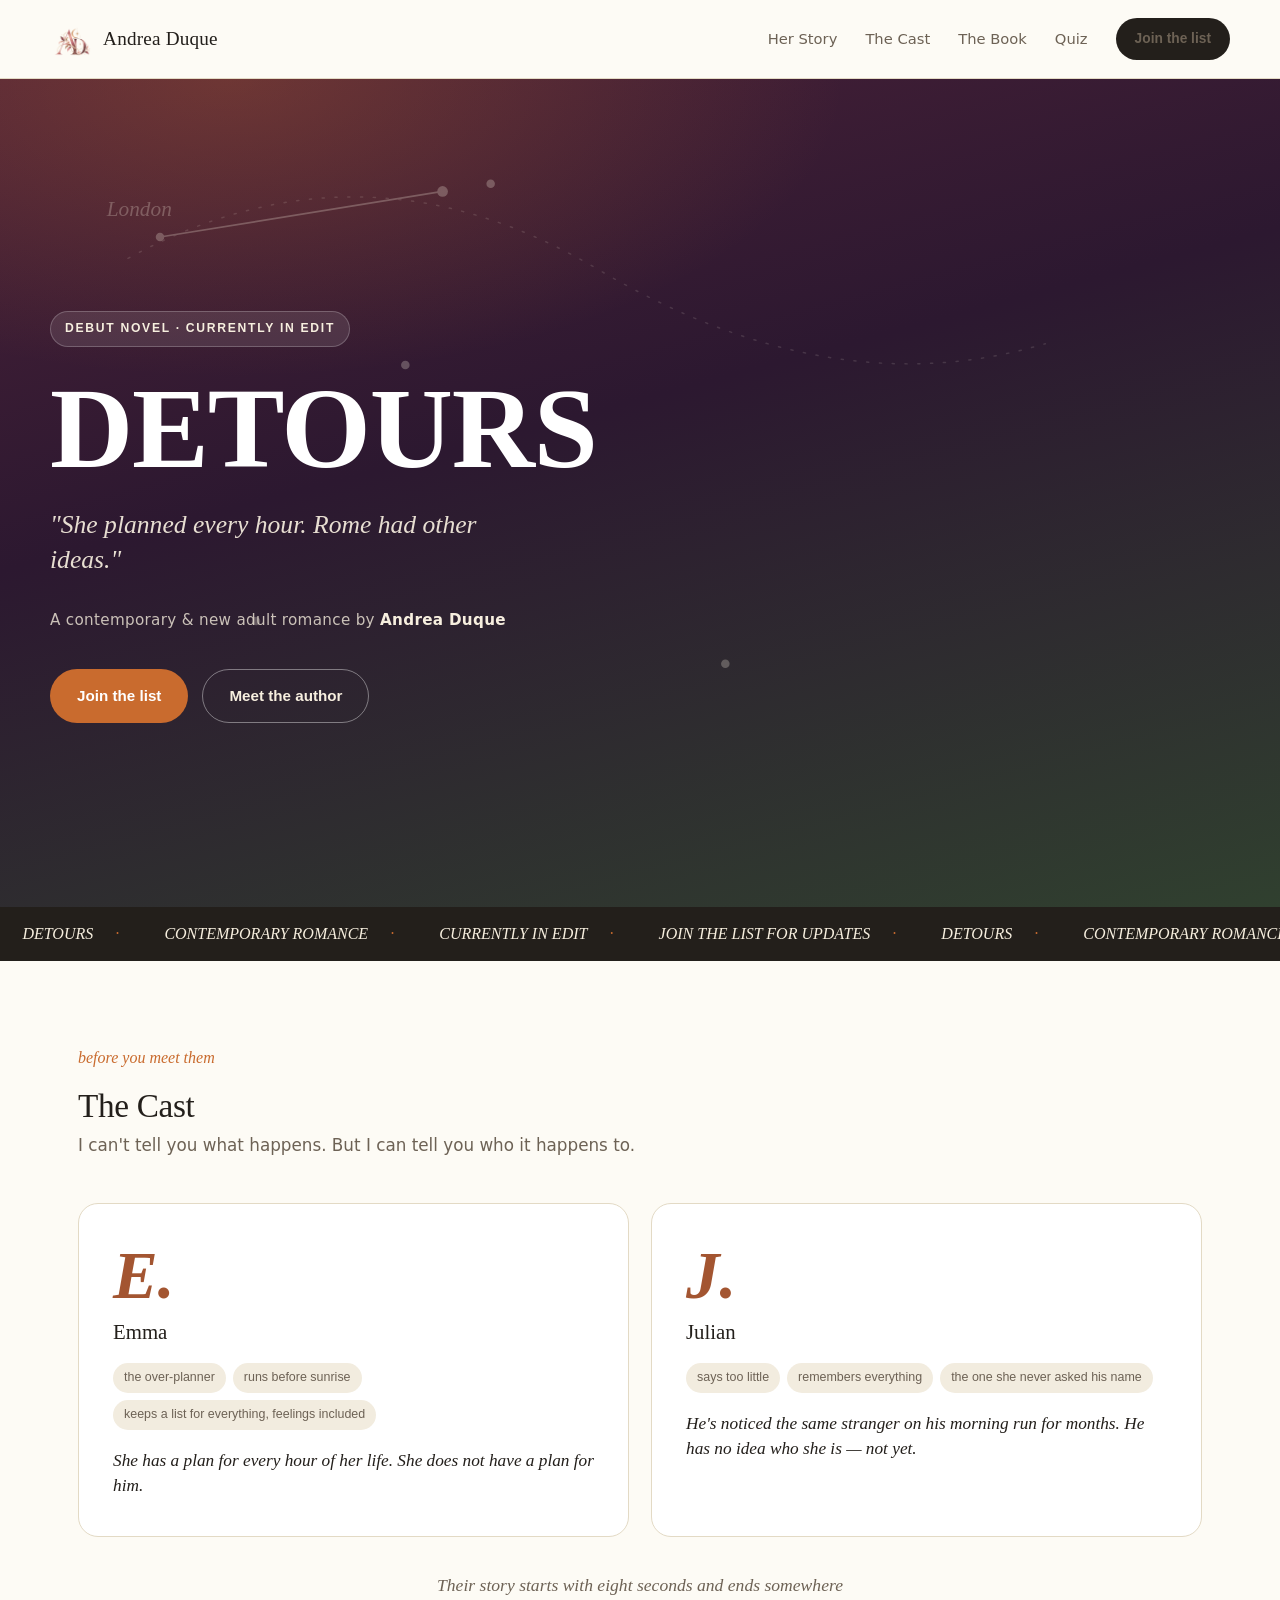
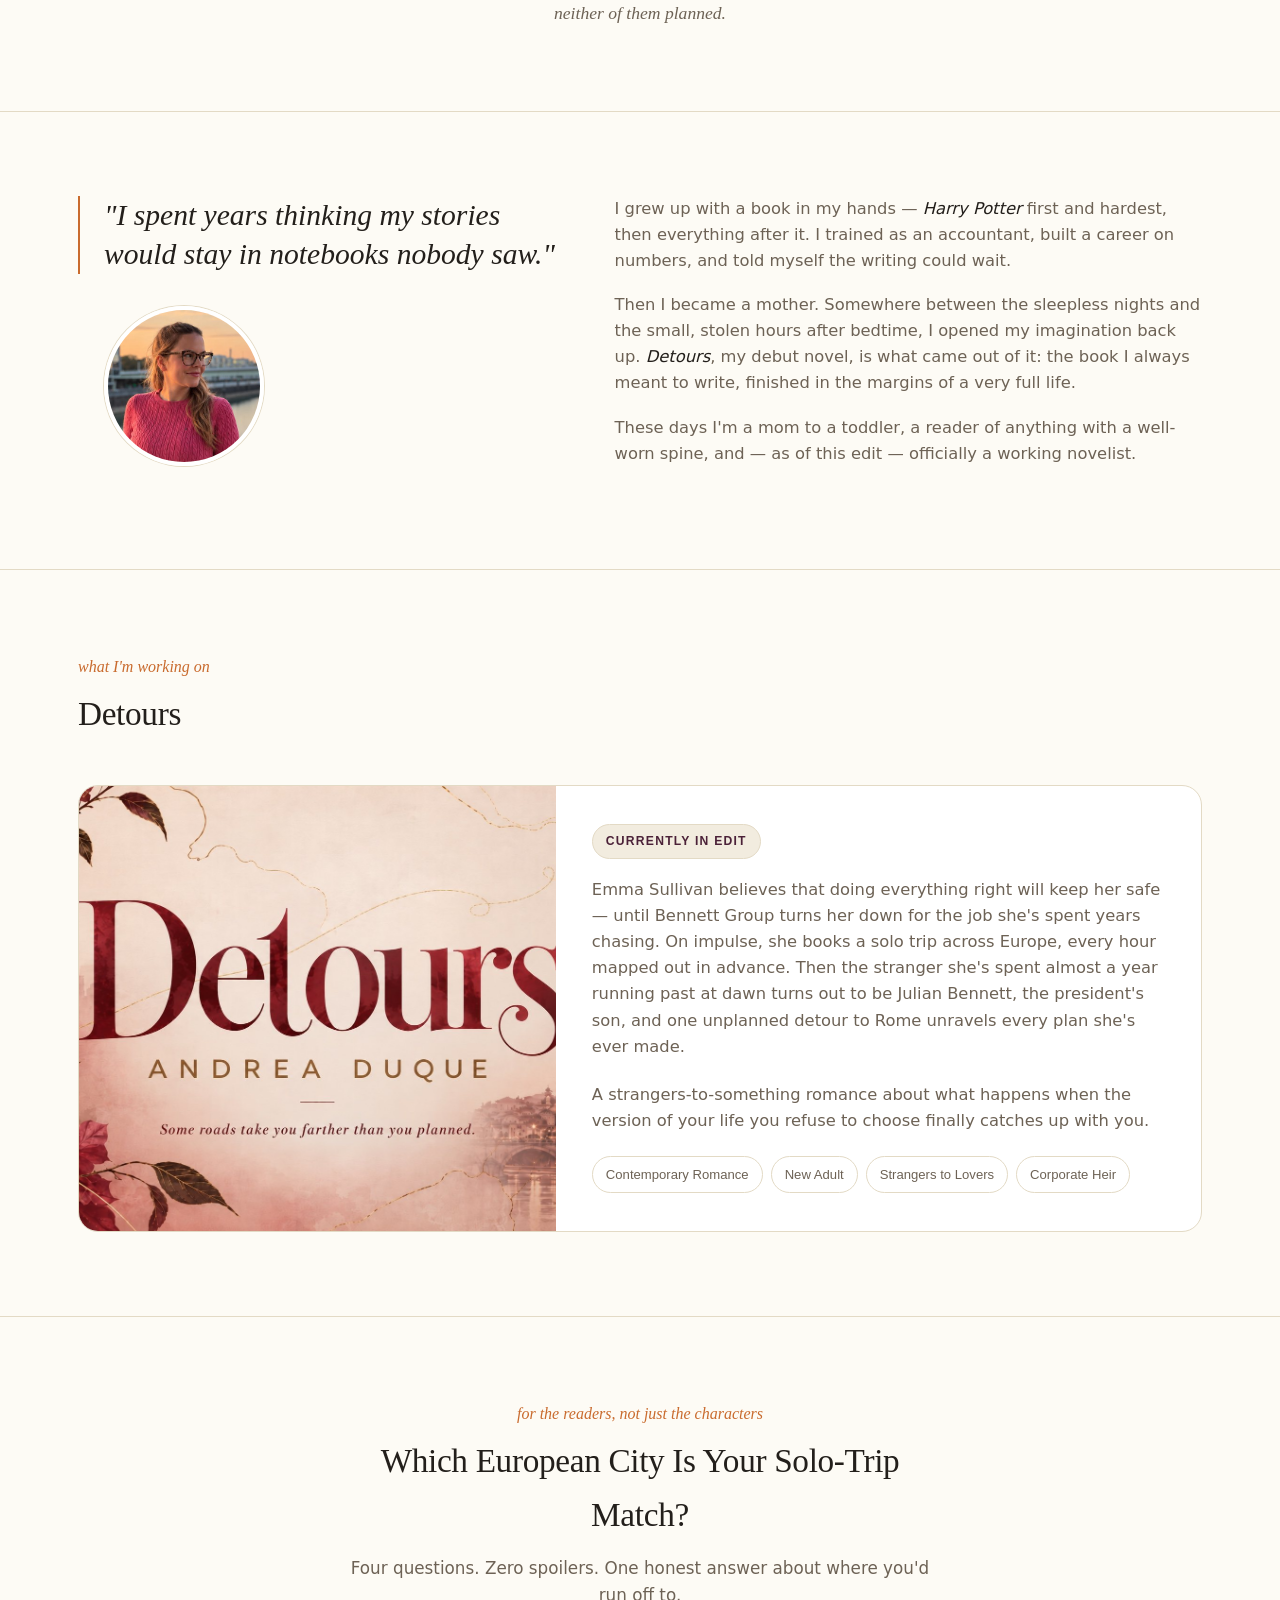
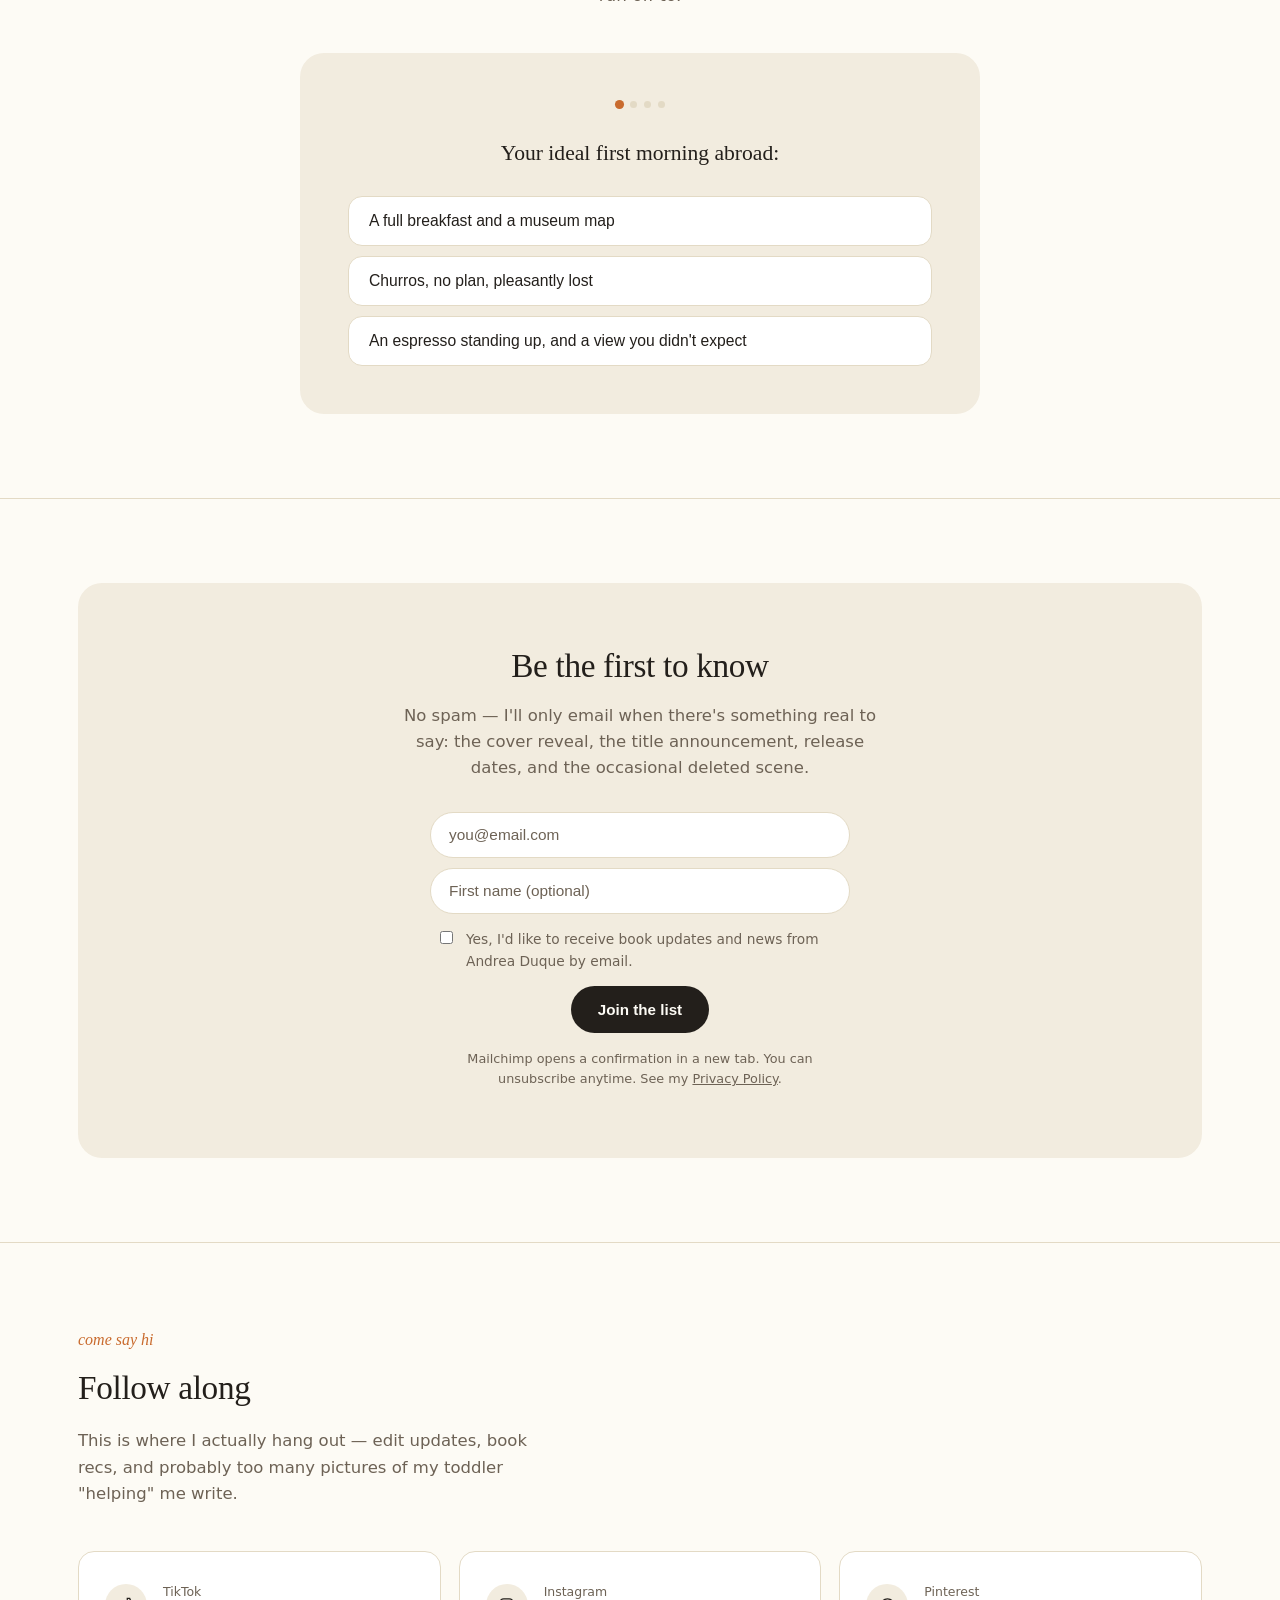
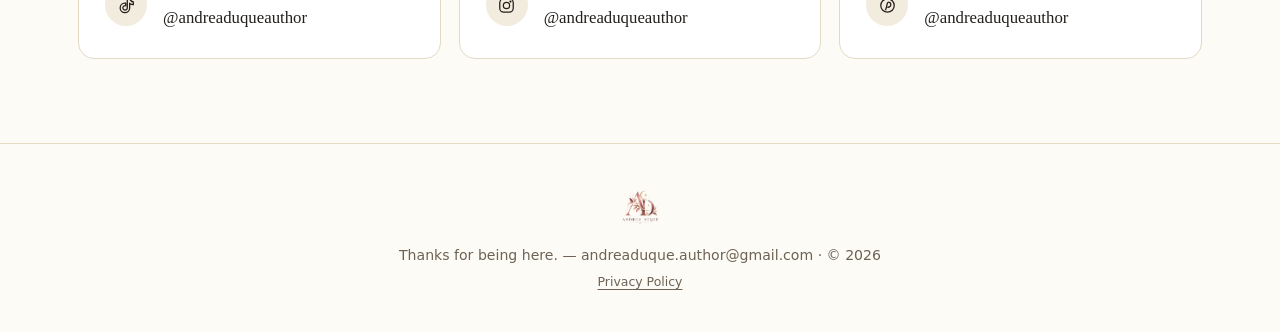
==== commit 4ff1a21c: "Fix newsletter signup: post to Mailchimp with the required consent field The JSONP endpoint returned" ====
--- a/index.html
+++ b/index.html
@@ -2,7 +2,7 @@
 <html lang="en">
 <head>
 <meta charset="utf-8">
-<meta http-equiv="Content-Security-Policy" content="default-src 'none'; script-src 'unsafe-inline' https://andreaduqueauthor.us17.list-manage.com; style-src 'unsafe-inline' https://fonts.googleapis.com; font-src https://fonts.gstatic.com; img-src 'self' data:; base-uri 'none'; form-action https://andreaduqueauthor.us17.list-manage.com; object-src 'none'">
+<meta http-equiv="Content-Security-Policy" content="default-src 'none'; script-src 'unsafe-inline'; style-src 'unsafe-inline' https://fonts.googleapis.com; font-src https://fonts.gstatic.com; img-src 'self' data:; base-uri 'none'; form-action https://andreaduqueauthor.us17.list-manage.com; object-src 'none'">
 <meta name="referrer" content="strict-origin-when-cross-origin">
 <meta name="viewport" content="width=device-width,initial-scale=1,viewport-fit=cover">
 <title>Andrea Duque — Author of Detours</title>
@@ -355,11 +355,13 @@
 .join h2{margin-bottom:10px;}
 .join p.sub{color:var(--muted);margin:0 auto 30px;max-width:46ch;}
 .signup{display:flex;gap:10px;max-width:420px;margin:0 auto;flex-wrap:wrap;justify-content:center;}
-.signup input[type=email]{
+.signup input[type=email],.signup input[type=text]{
   flex:1 1 230px;padding:13px 18px;border-radius:999px;border:1px solid var(--panel-border);
   background:var(--card);color:var(--ink);font-family:"Inter",sans-serif;font-size:0.96rem;
 }
-.signup input[type=email]::placeholder{color:var(--muted);}
+.signup input::placeholder{color:var(--muted);}
+.signup .consent{flex:1 1 100%;display:flex;gap:10px;align-items:flex-start;text-align:left;font-size:0.86rem;color:var(--muted);margin:4px 6px;cursor:pointer;}
+.signup .consent input{margin-top:3px;accent-color:var(--sage);}
 .signup button[disabled]{opacity:0.6;cursor:wait;}
 .signup-msg{margin:16px auto 0;max-width:44ch;font-family:"Fraunces",serif;font-style:italic;}
 .signup-msg:empty{display:none;}
@@ -707,16 +709,18 @@
       <div class="join">
         <h2 class="serif">Be the first to know</h2>
         <p class="sub">No spam — I'll only email when there's something real to say: the cover reveal, the title announcement, release dates, and the occasional deleted scene.</p>
-        <!-- Mailchimp audience 516c0ebd91. JS submits via Mailchimp's JSONP endpoint so visitors stay on
-             the page; without JS the form falls back to a normal post in a new tab. -->
-        <form class="signup" id="signupForm" action="https://andreaduqueauthor.us17.list-manage.com/subscribe/post?u=3a95c0c832f0a184601cef622&amp;id=516c0ebd91" method="post" target="_blank" novalidate>
+        <!-- Mailchimp audience 516c0ebd91. Plain form post: Mailchimp's JSONP endpoint (post-json) returned 404
+             for this account. gdpr[241265] is the audience's required "Email Updates" permission. -->
+        <form class="signup" id="signupForm" action="https://andreaduqueauthor.us17.list-manage.com/subscribe/post?u=3a95c0c832f0a184601cef622&amp;id=516c0ebd91" method="post" target="_blank">
           <input type="email" name="EMAIL" id="signupEmail" placeholder="you@email.com" required autocomplete="email" aria-label="Email address">
+          <input type="text" name="FNAME" placeholder="First name (optional)" autocomplete="given-name" aria-label="First name">
+          <label class="consent"><input type="checkbox" name="gdpr[241265]" value="Y" required> <span>Yes, I'd like to receive book updates and news from Andrea Duque by email.</span></label>
           <!-- Mailchimp bot trap: real people never see or fill this in -->
           <div aria-hidden="true" style="position:absolute;left:-5000px;"><input type="text" name="b_3a95c0c832f0a184601cef622_516c0ebd91" tabindex="-1" value=""></div>
           <button class="btn btn-dark" type="submit">Join the list</button>
         </form>
         <p class="signup-msg" id="signupMsg" role="status" aria-live="polite"></p>
-        <p class="fineprint">You can unsubscribe anytime. See my <a href="privacy.html">Privacy Policy</a>.</p>
+        <p class="fineprint">Mailchimp opens a confirmation in a new tab. You can unsubscribe anytime. See my <a href="privacy.html">Privacy Policy</a>.</p>
       </div>
     </div>
   </section>
@@ -781,39 +785,14 @@
   });
 })();
 
-/* ---- newsletter signup (Mailchimp JSONP, stays on the page) ---- */
+/* ---- newsletter signup: the browser posts to Mailchimp in a new tab; this just confirms on the page ---- */
 (function(){
   var form = document.getElementById('signupForm');
   var msg = document.getElementById('signupMsg');
-  var btn = form.querySelector('button');
-  function show(text, ok){ msg.textContent = text; msg.className = 'signup-msg ' + (ok ? 'ok' : 'err'); }
-  form.addEventListener('submit', function(e){
-    e.preventDefault();
-    var email = form.EMAIL.value.trim();
-    if (!/^[^\s@]+@[^\s@]+\.[^\s@]+$/.test(email)) { show('Please enter a valid email address.', false); return; }
-    var cb = 'mcSignup' + Date.now();
-    var script = document.createElement('script');
-    var done = false;
-    function finish(){ done = true; btn.disabled = false; delete window[cb]; script.remove(); }
-    window[cb] = function(res){
-      finish();
-      if (res && res.result === 'success') {
-        show("Almost there — check your inbox to confirm your subscription.", true);
-        form.reset();
-      } else {
-        // Mailchimp messages can contain HTML and a "0 - " field prefix; show plain text only.
-        var text = (new DOMParser().parseFromString((res && res.msg) || '', 'text/html').body.textContent || '').replace(/^\d+\s*-\s*/, '').replace(/\s*Click here.*$/i, '');
-        show(text || 'Something went wrong — please try again.', false);
-      }
-    };
-    script.onerror = function(){ if (!done) { finish(); show('Something went wrong — please try again.', false); } };
-    script.src = form.action.replace('/subscribe/post?', '/subscribe/post-json?')
-      + '&EMAIL=' + encodeURIComponent(email)
-      + '&' + 'b_3a95c0c832f0a184601cef622_516c0ebd91=' + encodeURIComponent(form.querySelector('[tabindex="-1"]').value)
-      + '&c=' + cb;
-    btn.disabled = true;
-    show('', true);
-    document.body.appendChild(script);
+  form.addEventListener('submit', function(){
+    msg.textContent = "Almost there — finish in the Mailchimp tab, then check your inbox to confirm.";
+    msg.className = 'signup-msg ok';
+    setTimeout(function(){ form.reset(); }, 0);
   });
 })();
 
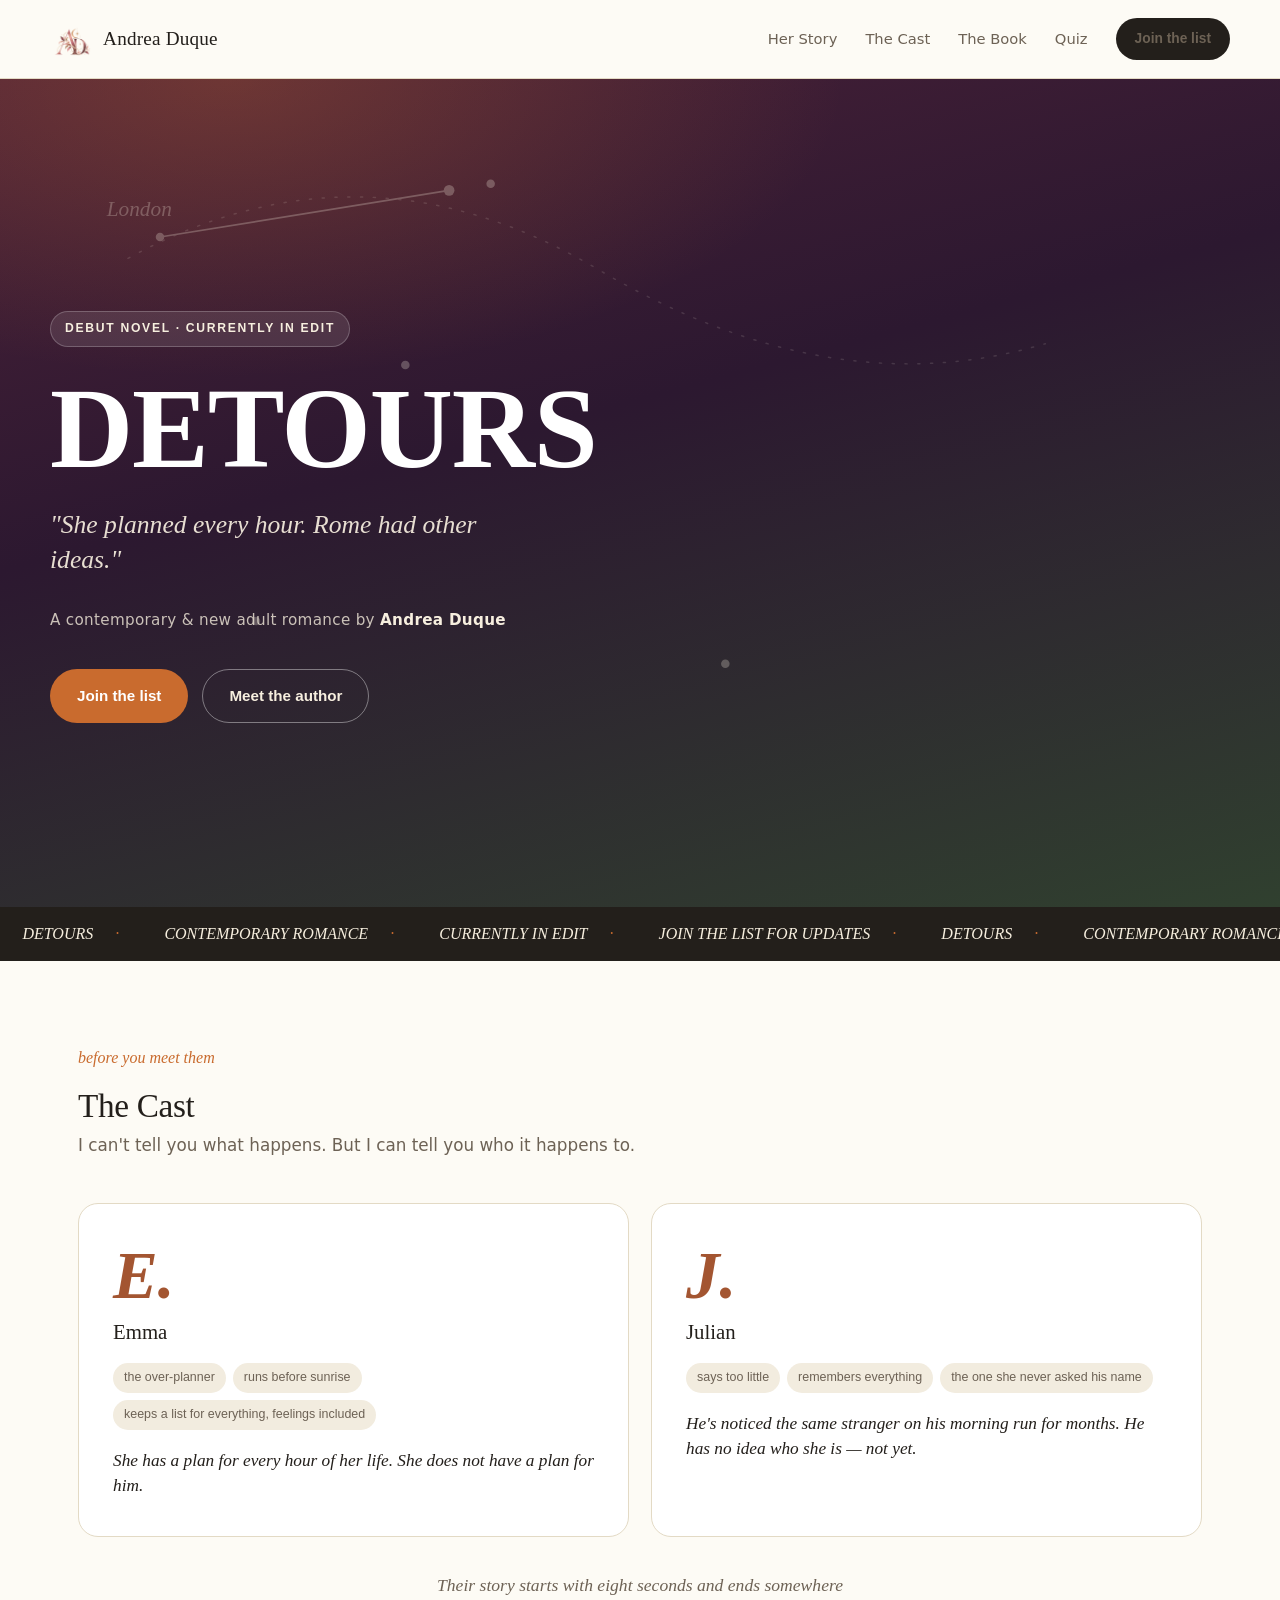
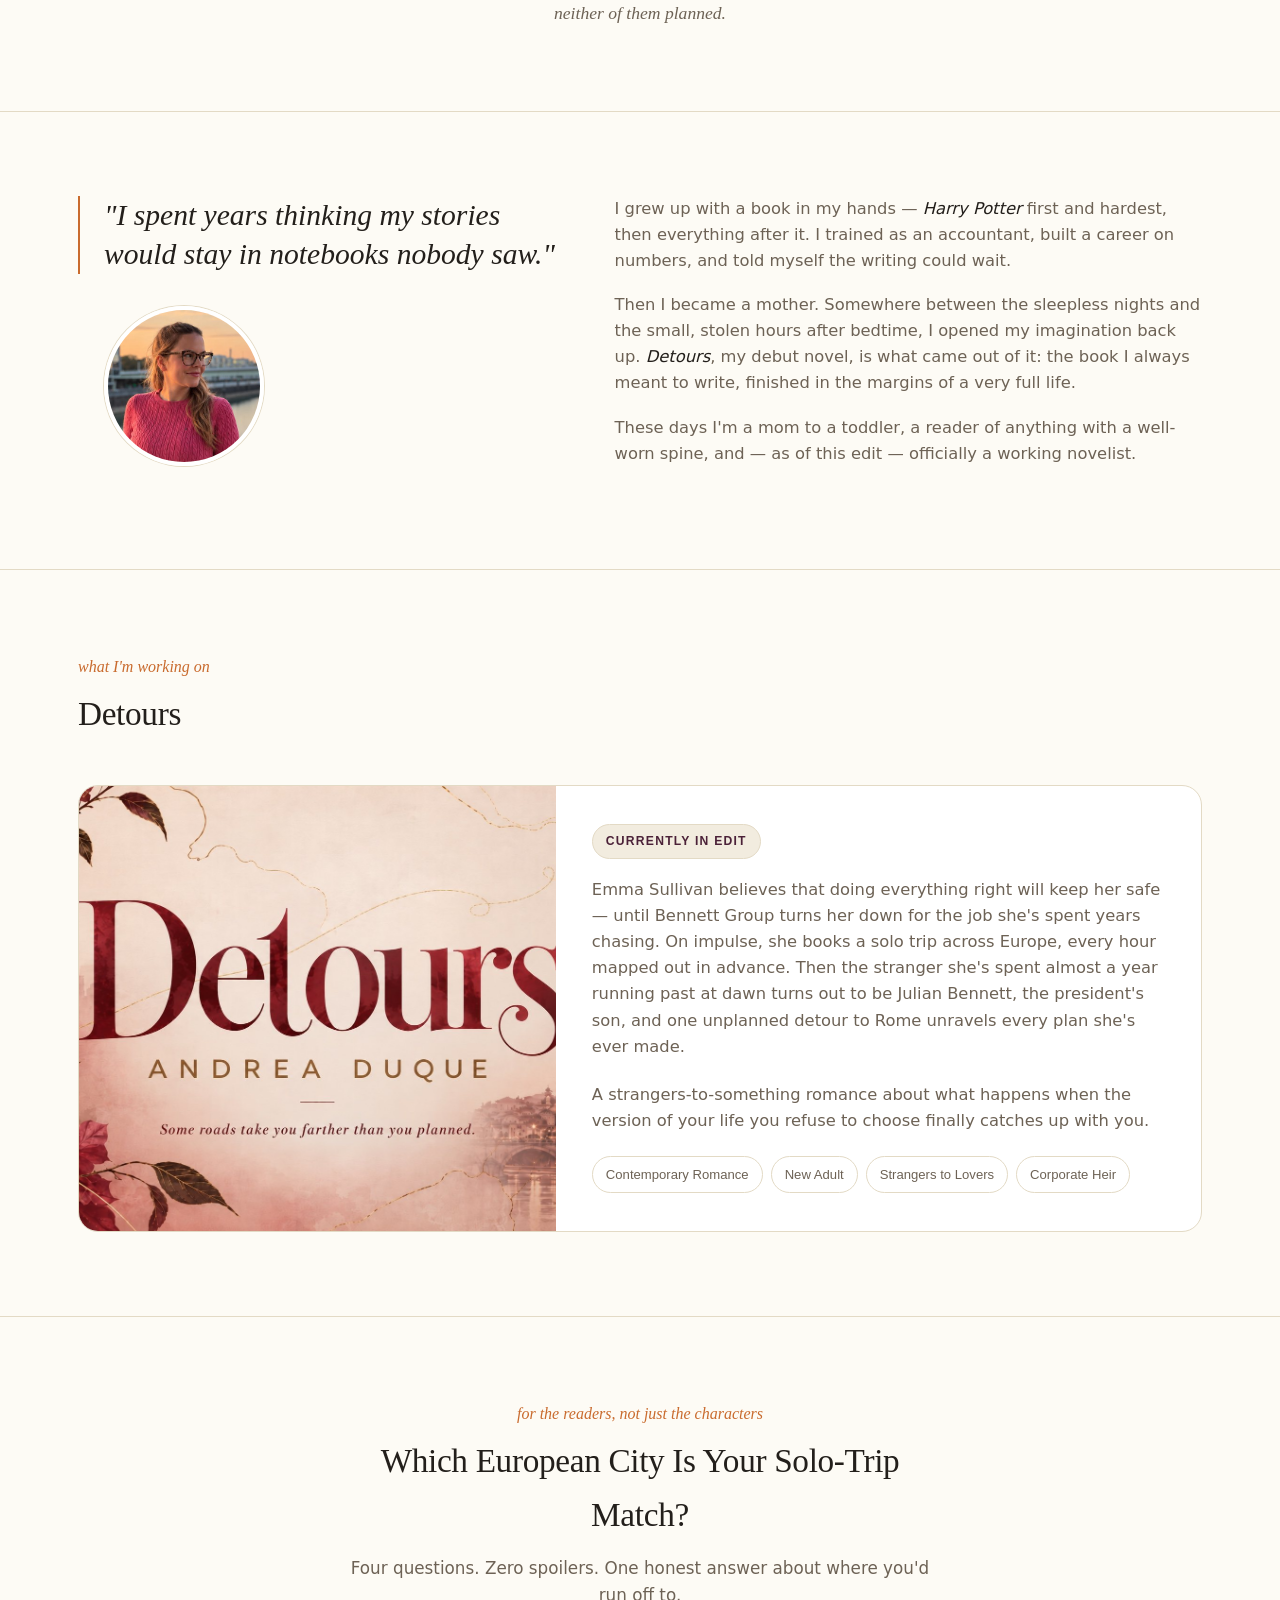
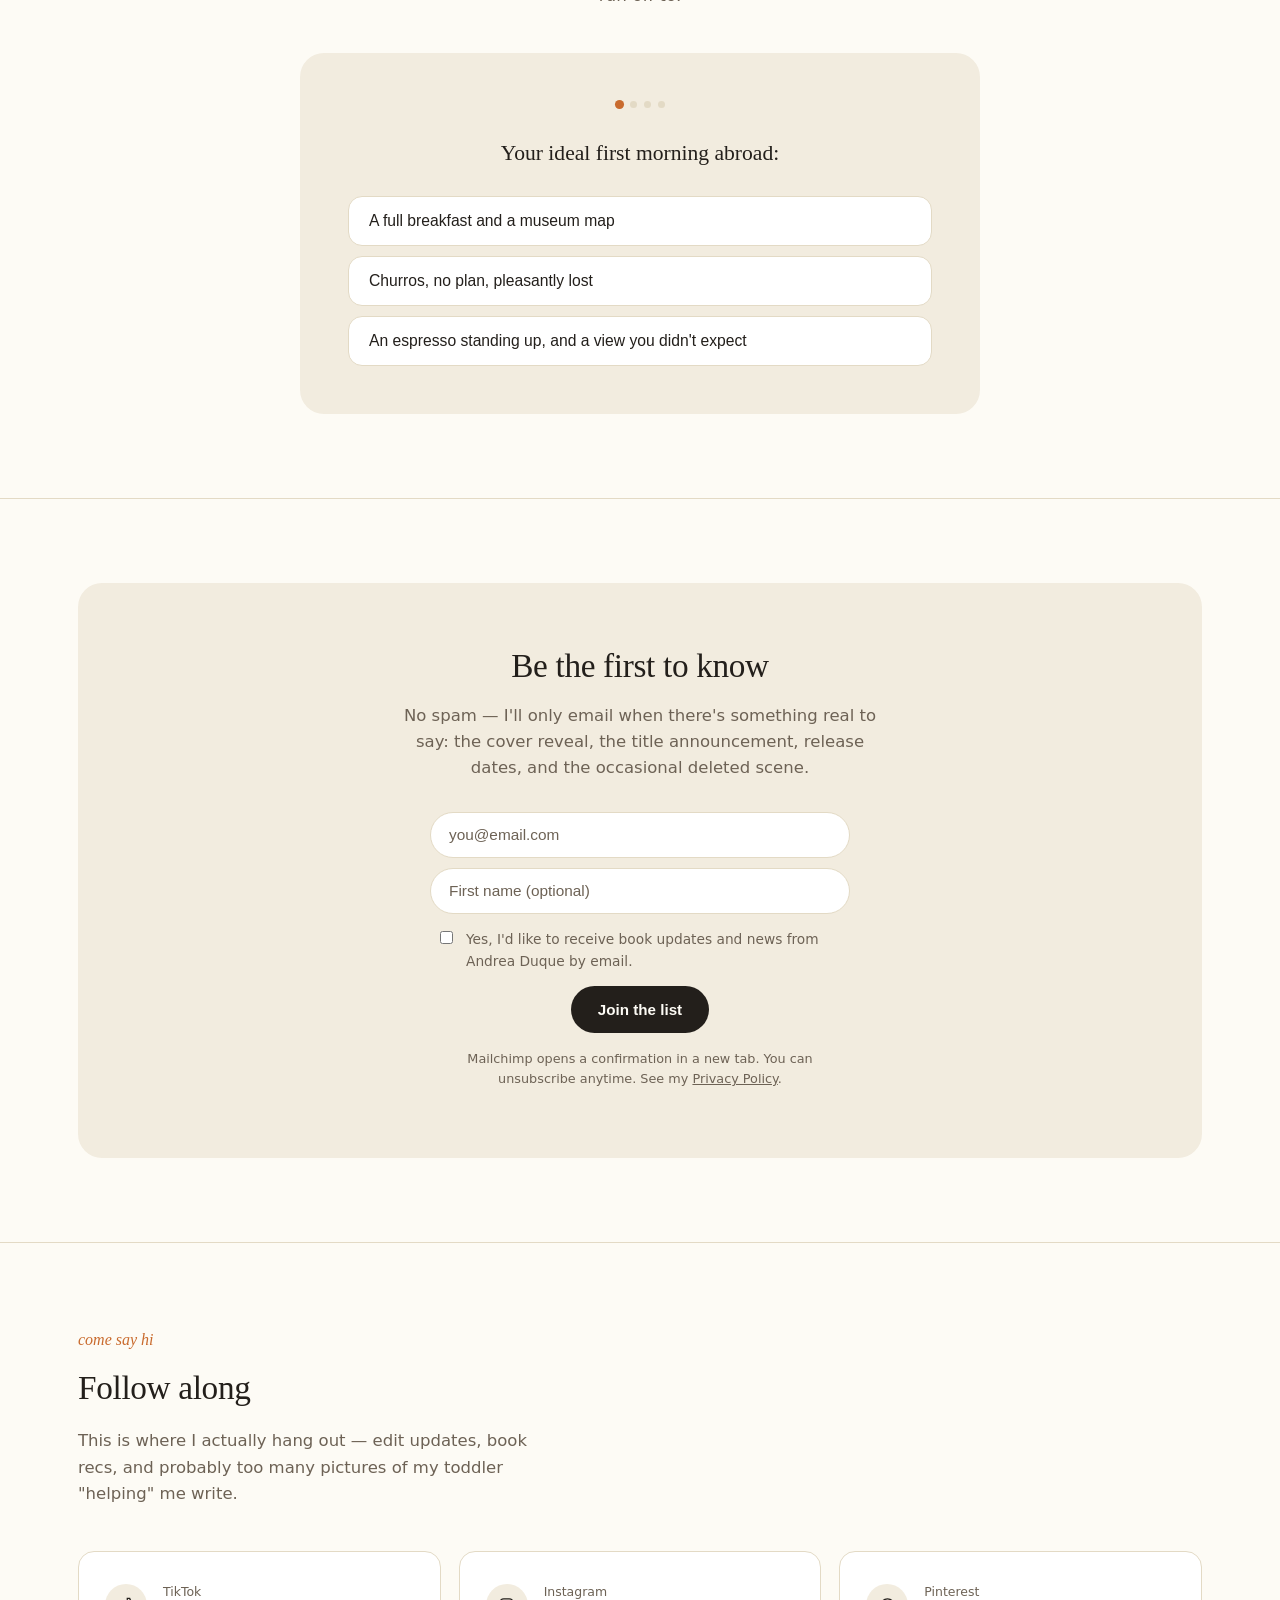
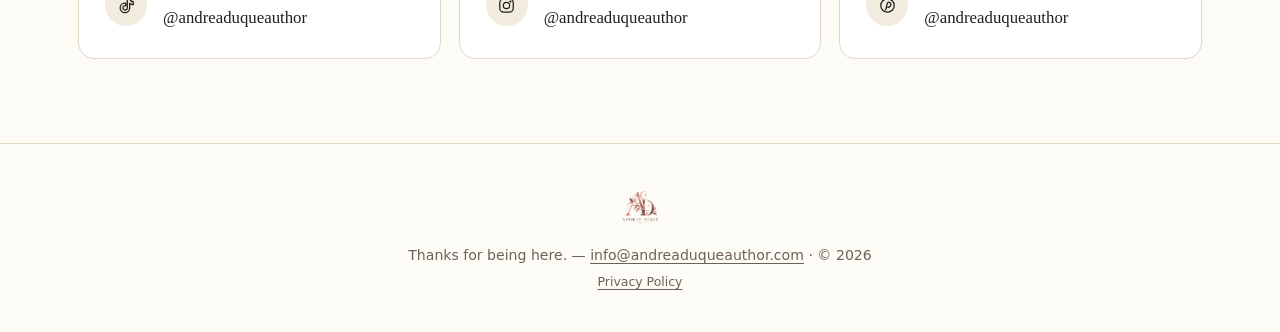
==== commit e30a6393: "Use info@andreaduqueauthor.com instead of the personal Gmail address" ====
--- a/index.html
+++ b/index.html
@@ -756,7 +756,7 @@
 <footer>
   <div class="wrap">
     <img class="logo-mark" src="[data-uri]" alt="Andrea Duque">
-    <p>Thanks for being here. — andreaduque.author@gmail.com · © <span id="yr"></span></p>
+    <p>Thanks for being here. — <a href="mailto:info@andreaduqueauthor.com">info@andreaduqueauthor.com</a> · © <span id="yr"></span></p>
     <p class="legal"><a href="privacy.html">Privacy Policy</a></p>
   </div>
 </footer>
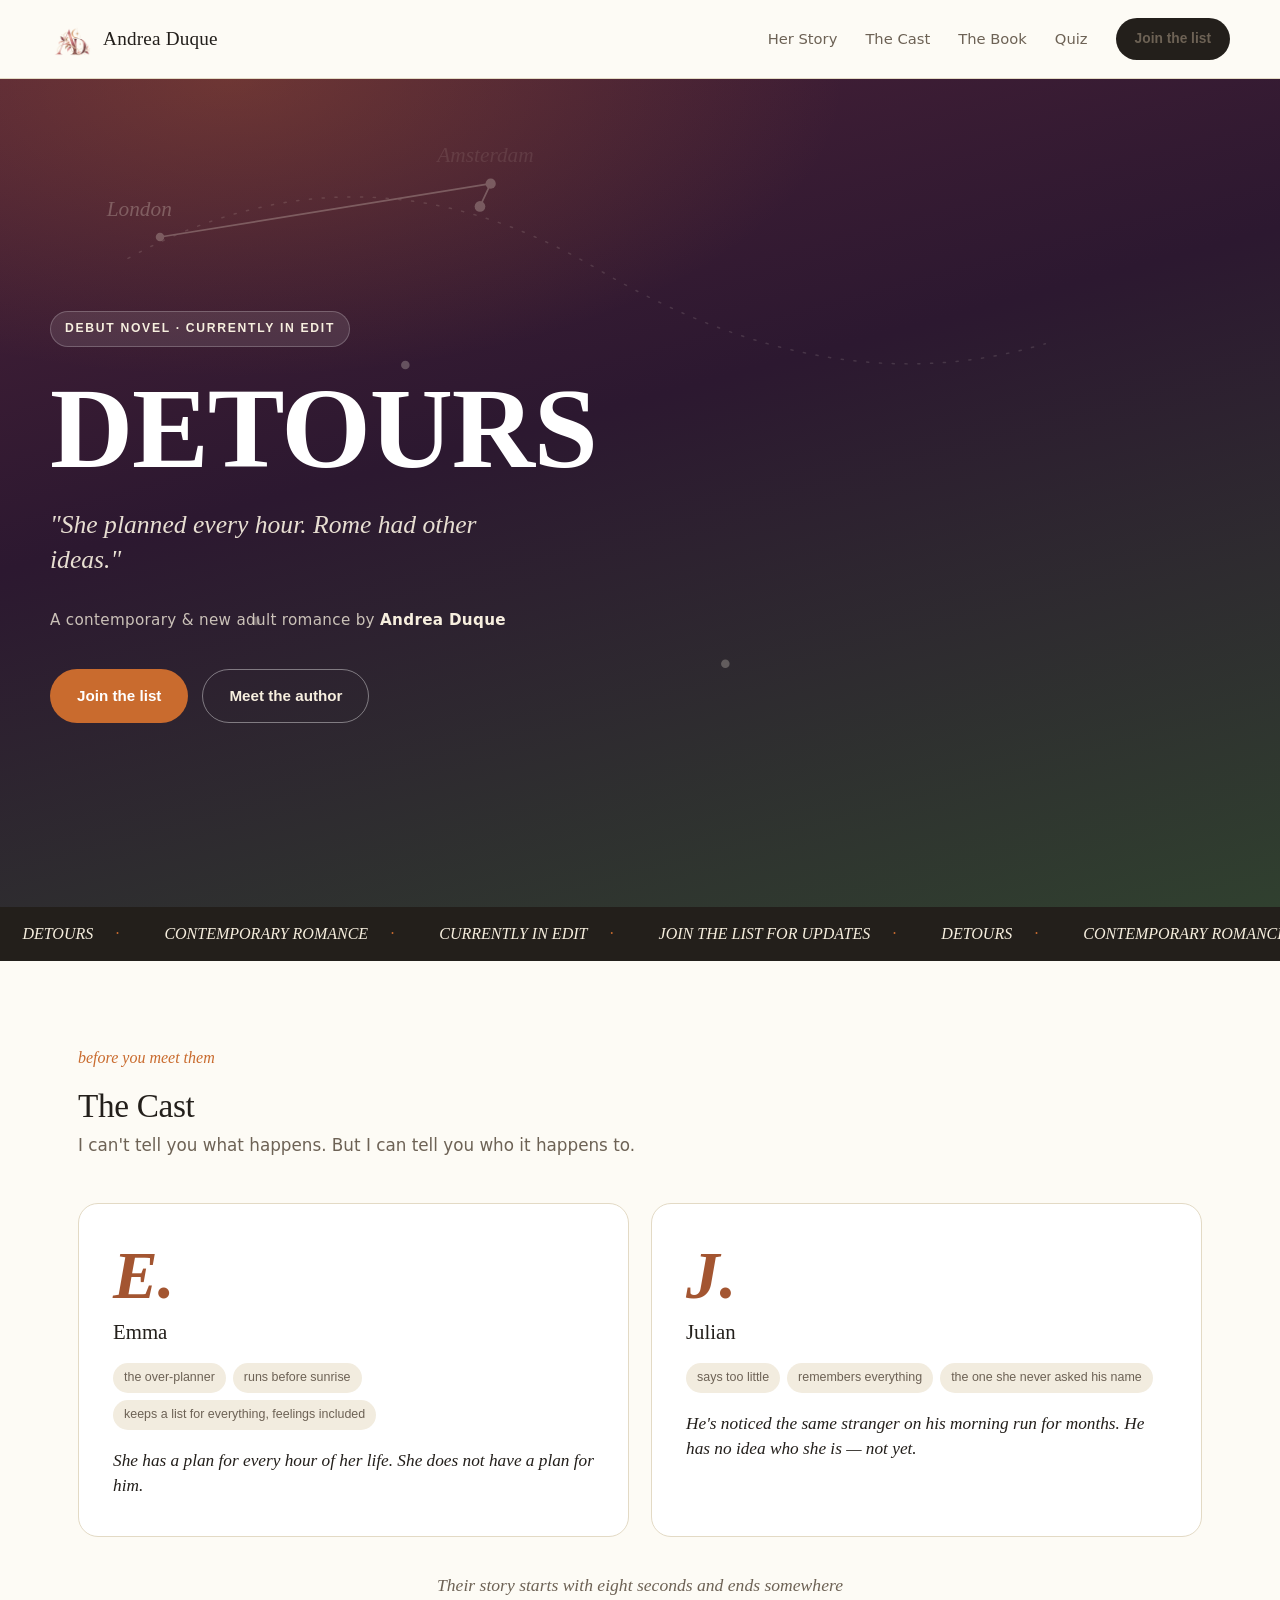
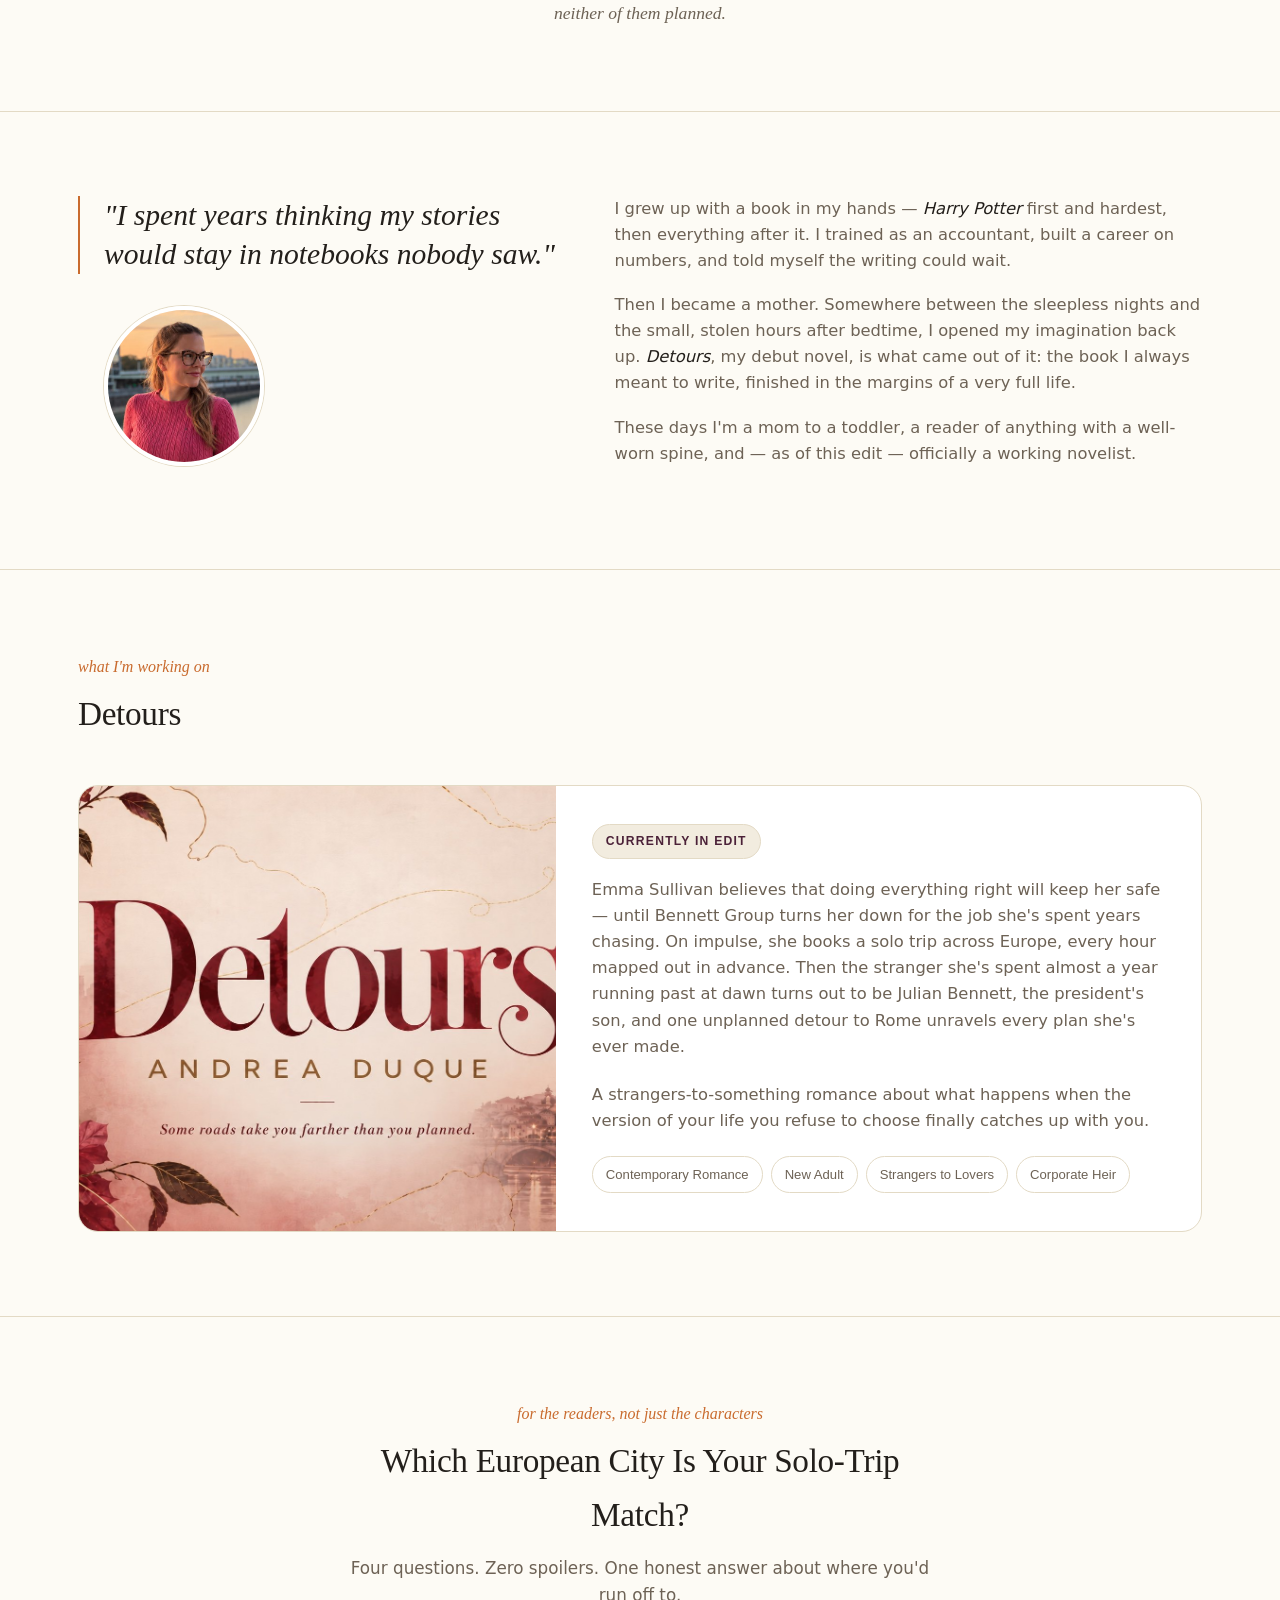
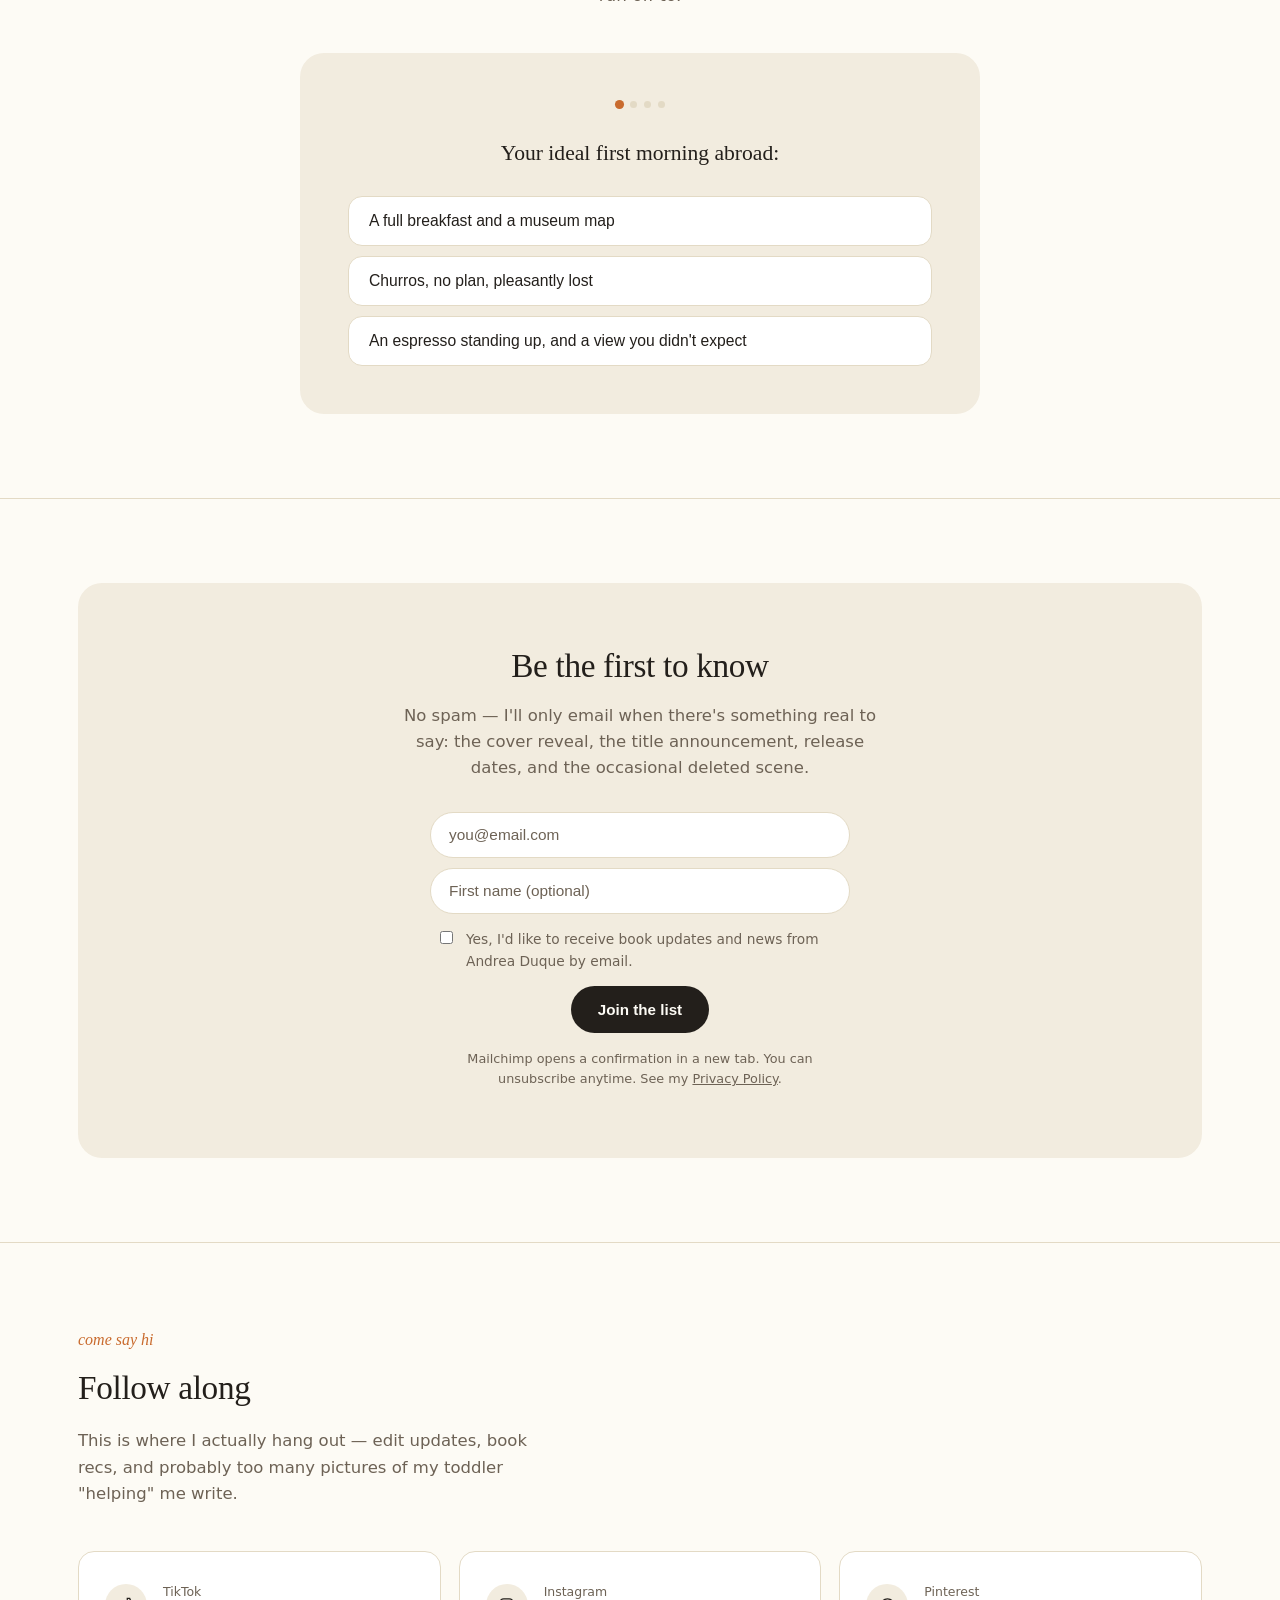
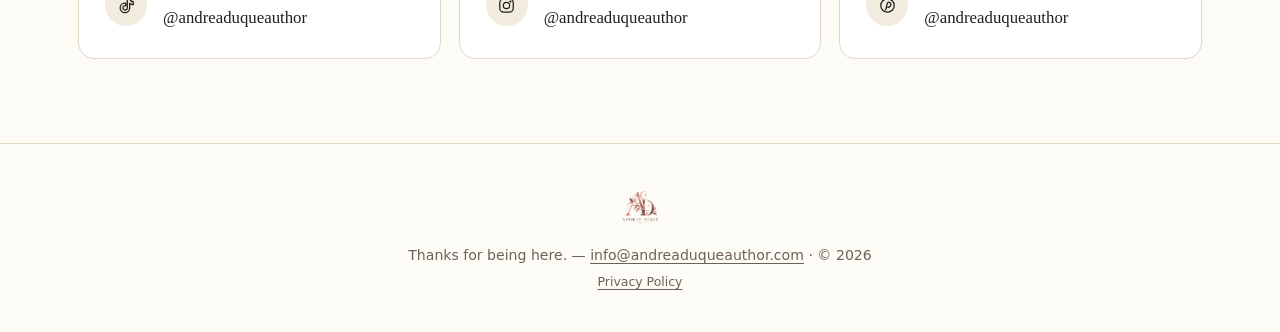
==== commit 6577e05f: "Add a link-preview image from the Detours banner" ====
--- a/index.html
+++ b/index.html
@@ -15,9 +15,15 @@
 <meta property="og:title" content="Andrea Duque — Author of Detours">
 <meta property="og:description" content="Contemporary & new adult romance. Debut novel Detours, currently in edit.">
 <meta property="og:site_name" content="Andrea Duque">
-<meta name="twitter:card" content="summary">
+<meta property="og:image" content="https://andreaduqueauthor.com/og-image.jpg">
+<meta property="og:image:width" content="1200">
+<meta property="og:image:height" content="630">
+<meta property="og:image:alt" content="Detours by Andrea Duque. Some roads take you farther than you planned. Watercolor artwork of the New York skyline and Rome.">
+<meta name="twitter:card" content="summary_large_image">
 <meta name="twitter:title" content="Andrea Duque — Author of Detours">
 <meta name="twitter:description" content="Contemporary & new adult romance. Debut novel Detours, currently in edit.">
+<meta name="twitter:image" content="https://andreaduqueauthor.com/og-image.jpg">
+<meta name="twitter:image:alt" content="Detours by Andrea Duque. Some roads take you farther than you planned.">
 <link rel="preconnect" href="https://fonts.googleapis.com">
 <link rel="preconnect" href="https://fonts.gstatic.com" crossorigin>
 <link rel="stylesheet" href="https://fonts.googleapis.com/css2?family=Fraunces:ital,opsz,wght@0,9..144,400;0,9..144,500;0,9..144,600;0,9..144,700;1,9..144,500;1,9..144,600&family=Inter:wght@400;500;600;700&display=swap">
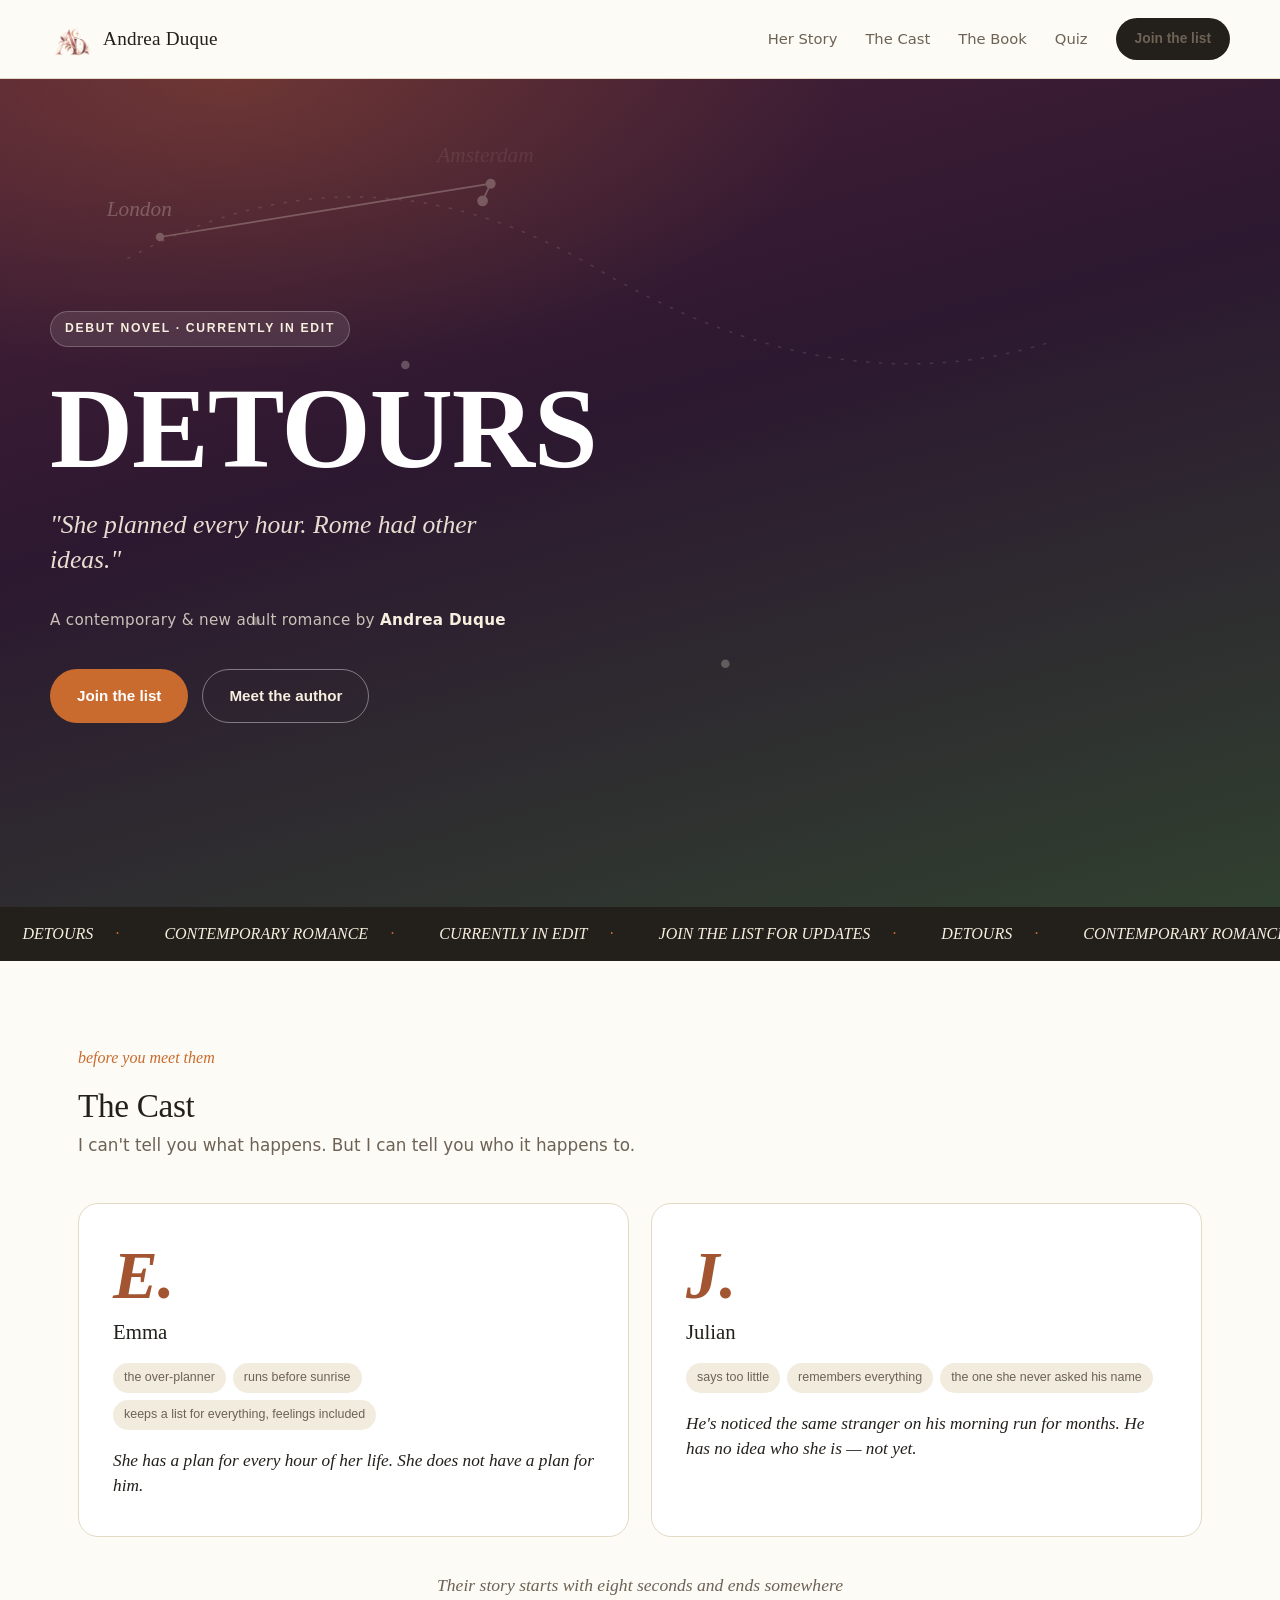
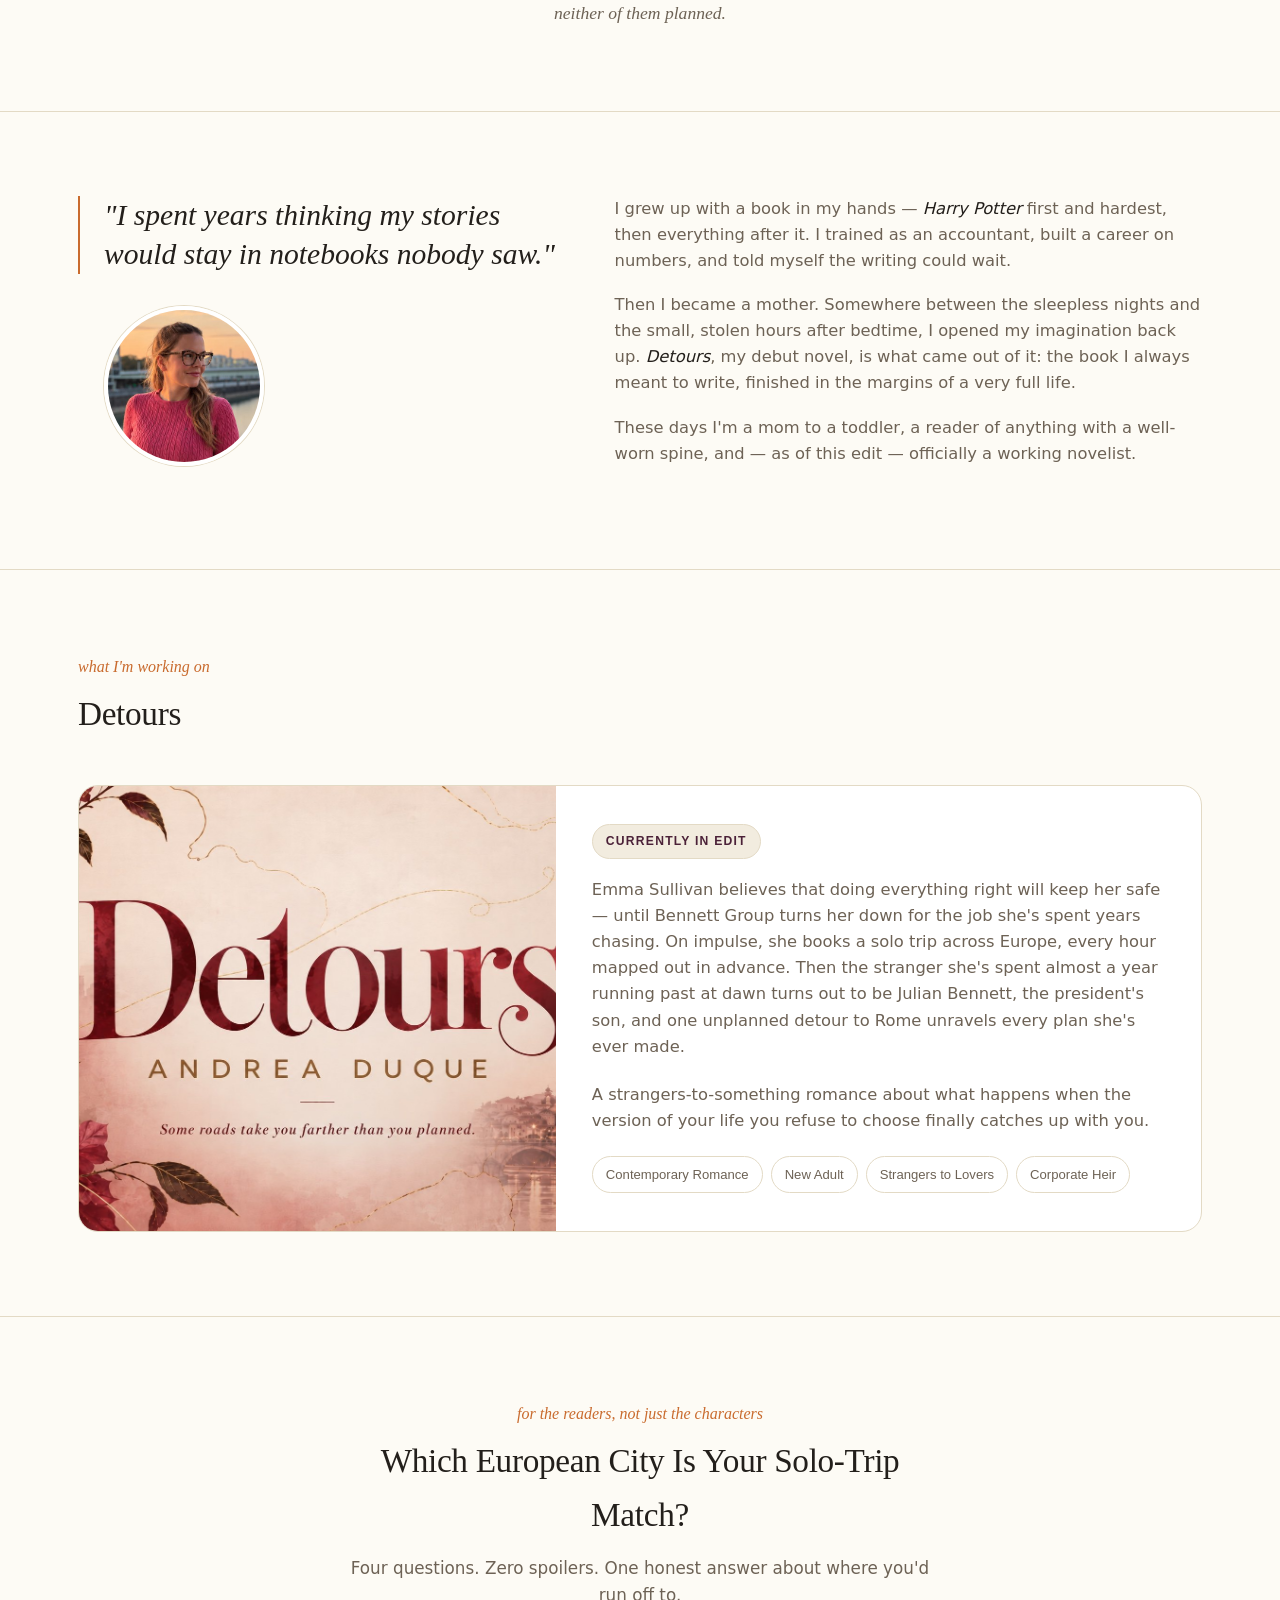
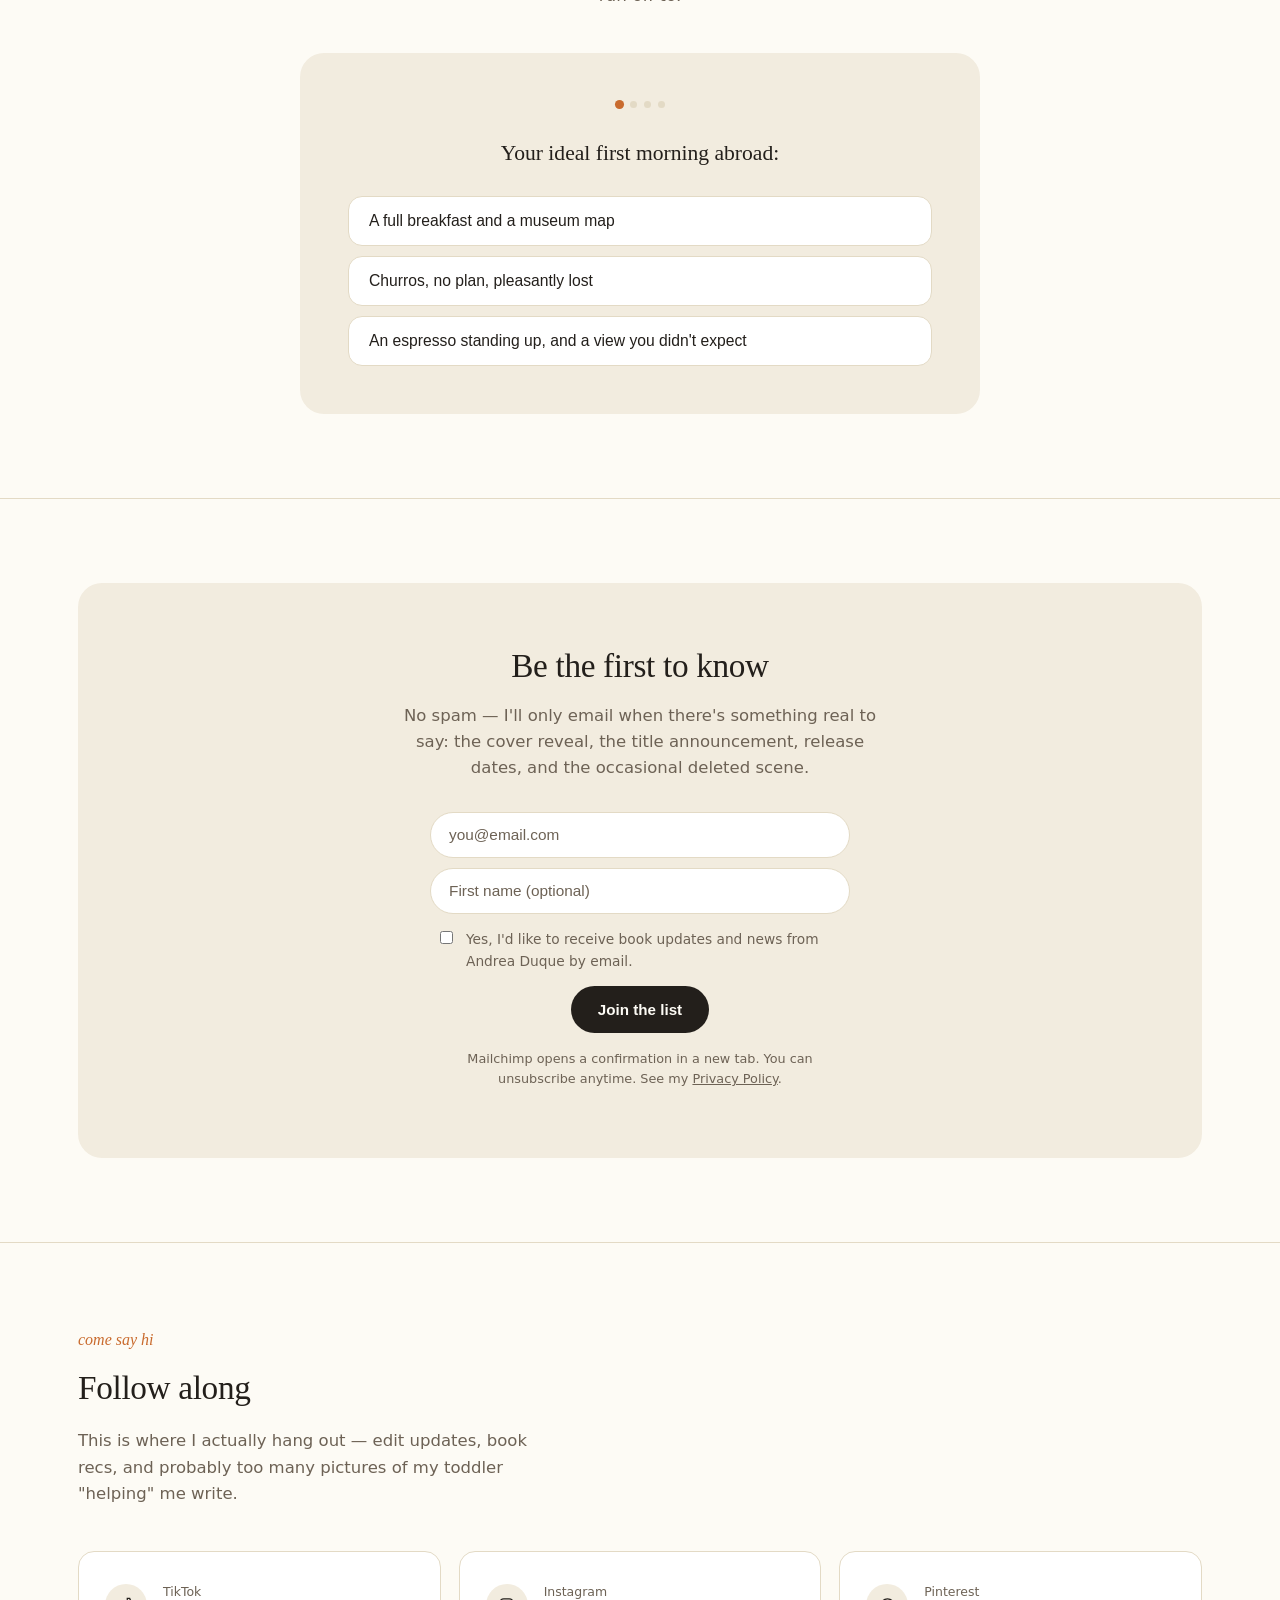
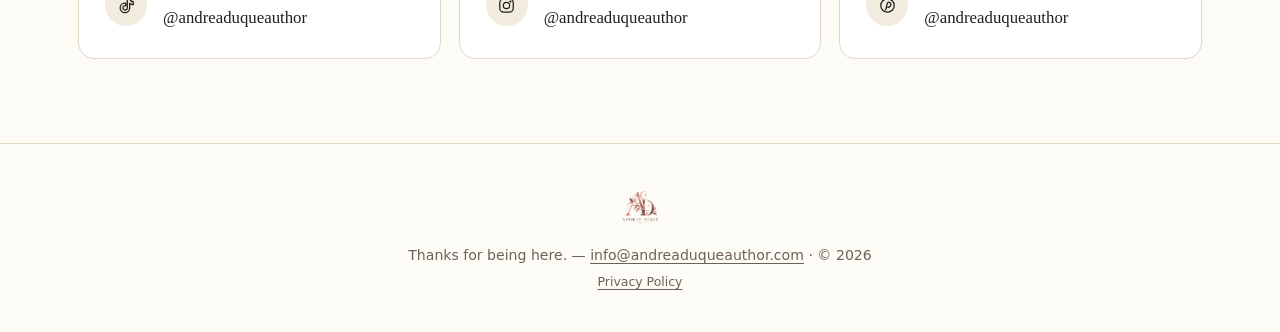
==== commit 799a5cb4: "Add site icons, robots.txt and sitemap" ====
--- a/index.html
+++ b/index.html
@@ -24,6 +24,9 @@
 <meta name="twitter:description" content="Contemporary & new adult romance. Debut novel Detours, currently in edit.">
 <meta name="twitter:image" content="https://andreaduqueauthor.com/og-image.jpg">
 <meta name="twitter:image:alt" content="Detours by Andrea Duque. Some roads take you farther than you planned.">
+<link rel="icon" href="/favicon.ico" sizes="any">
+<link rel="icon" type="image/png" sizes="192x192" href="/icon-192.png">
+<link rel="apple-touch-icon" href="/apple-touch-icon.png">
 <link rel="preconnect" href="https://fonts.googleapis.com">
 <link rel="preconnect" href="https://fonts.gstatic.com" crossorigin>
 <link rel="stylesheet" href="https://fonts.googleapis.com/css2?family=Fraunces:ital,opsz,wght@0,9..144,400;0,9..144,500;0,9..144,600;0,9..144,700;1,9..144,500;1,9..144,600&family=Inter:wght@400;500;600;700&display=swap">
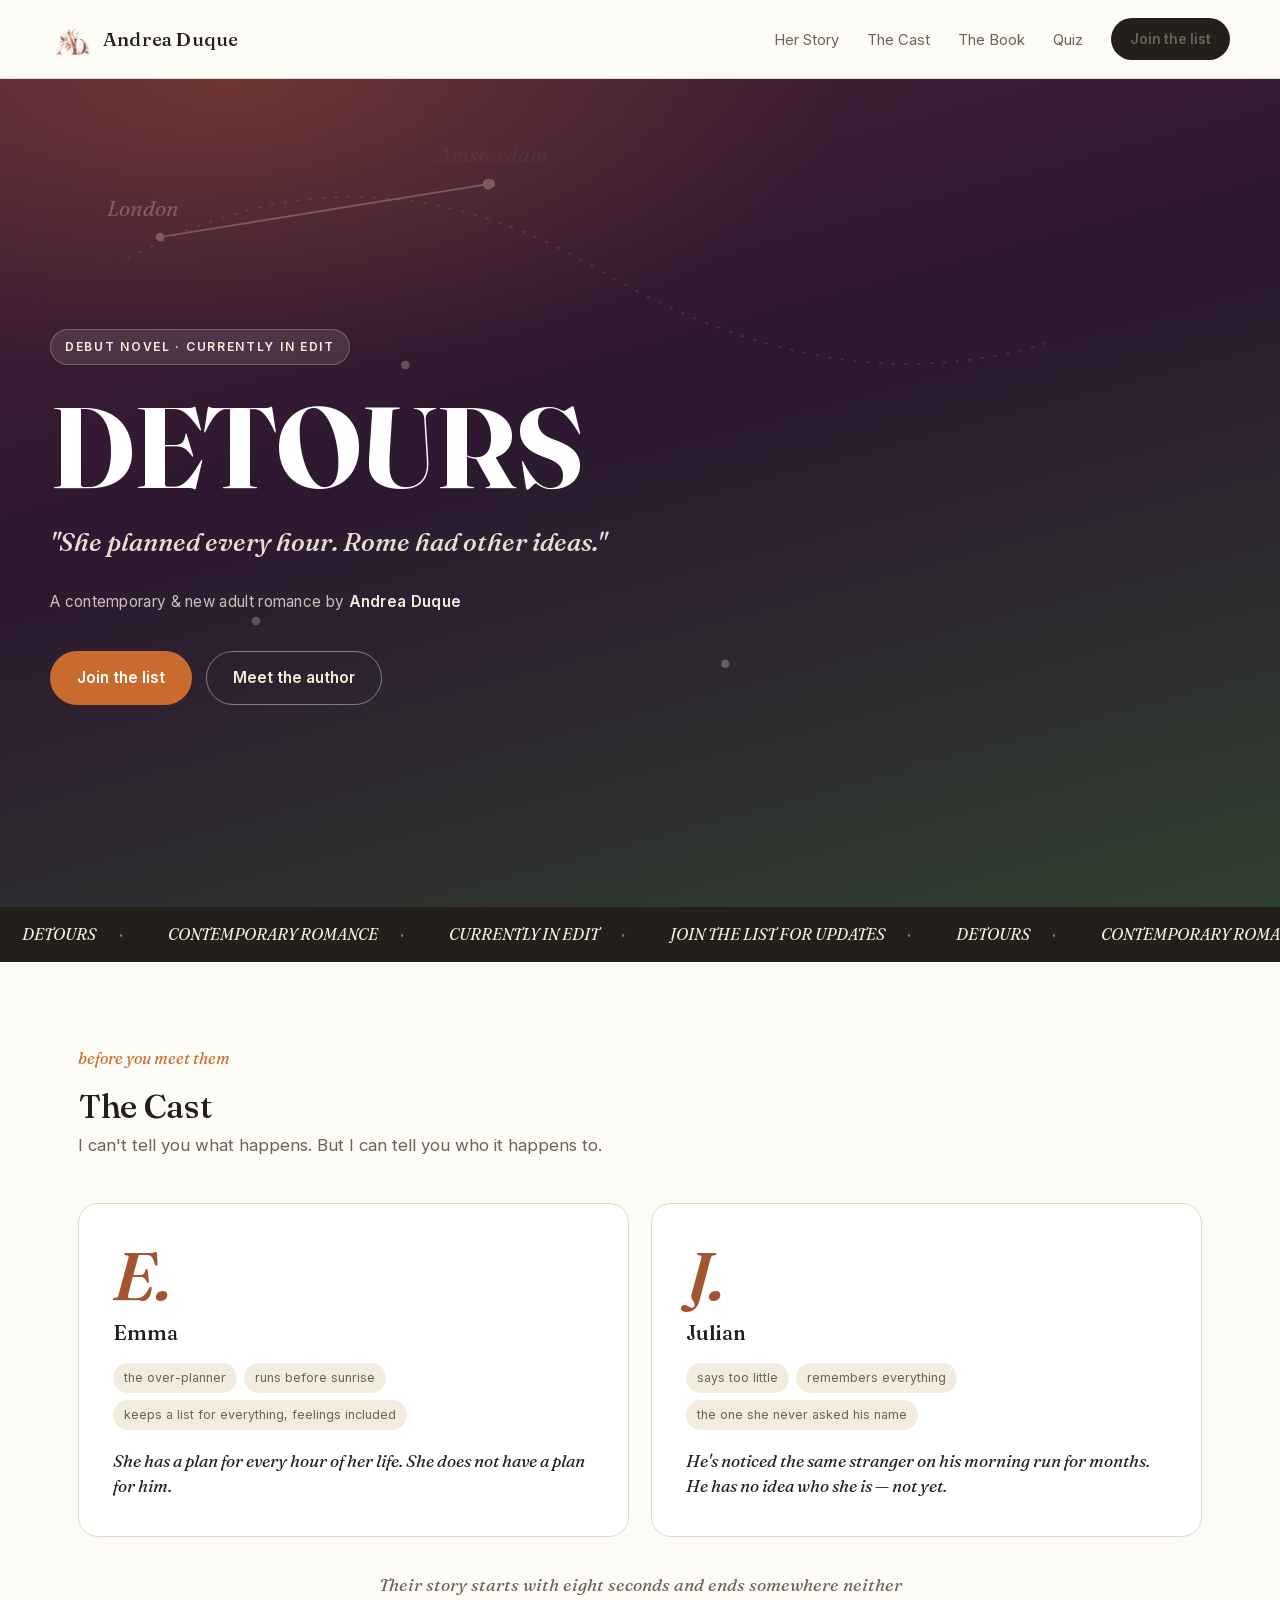
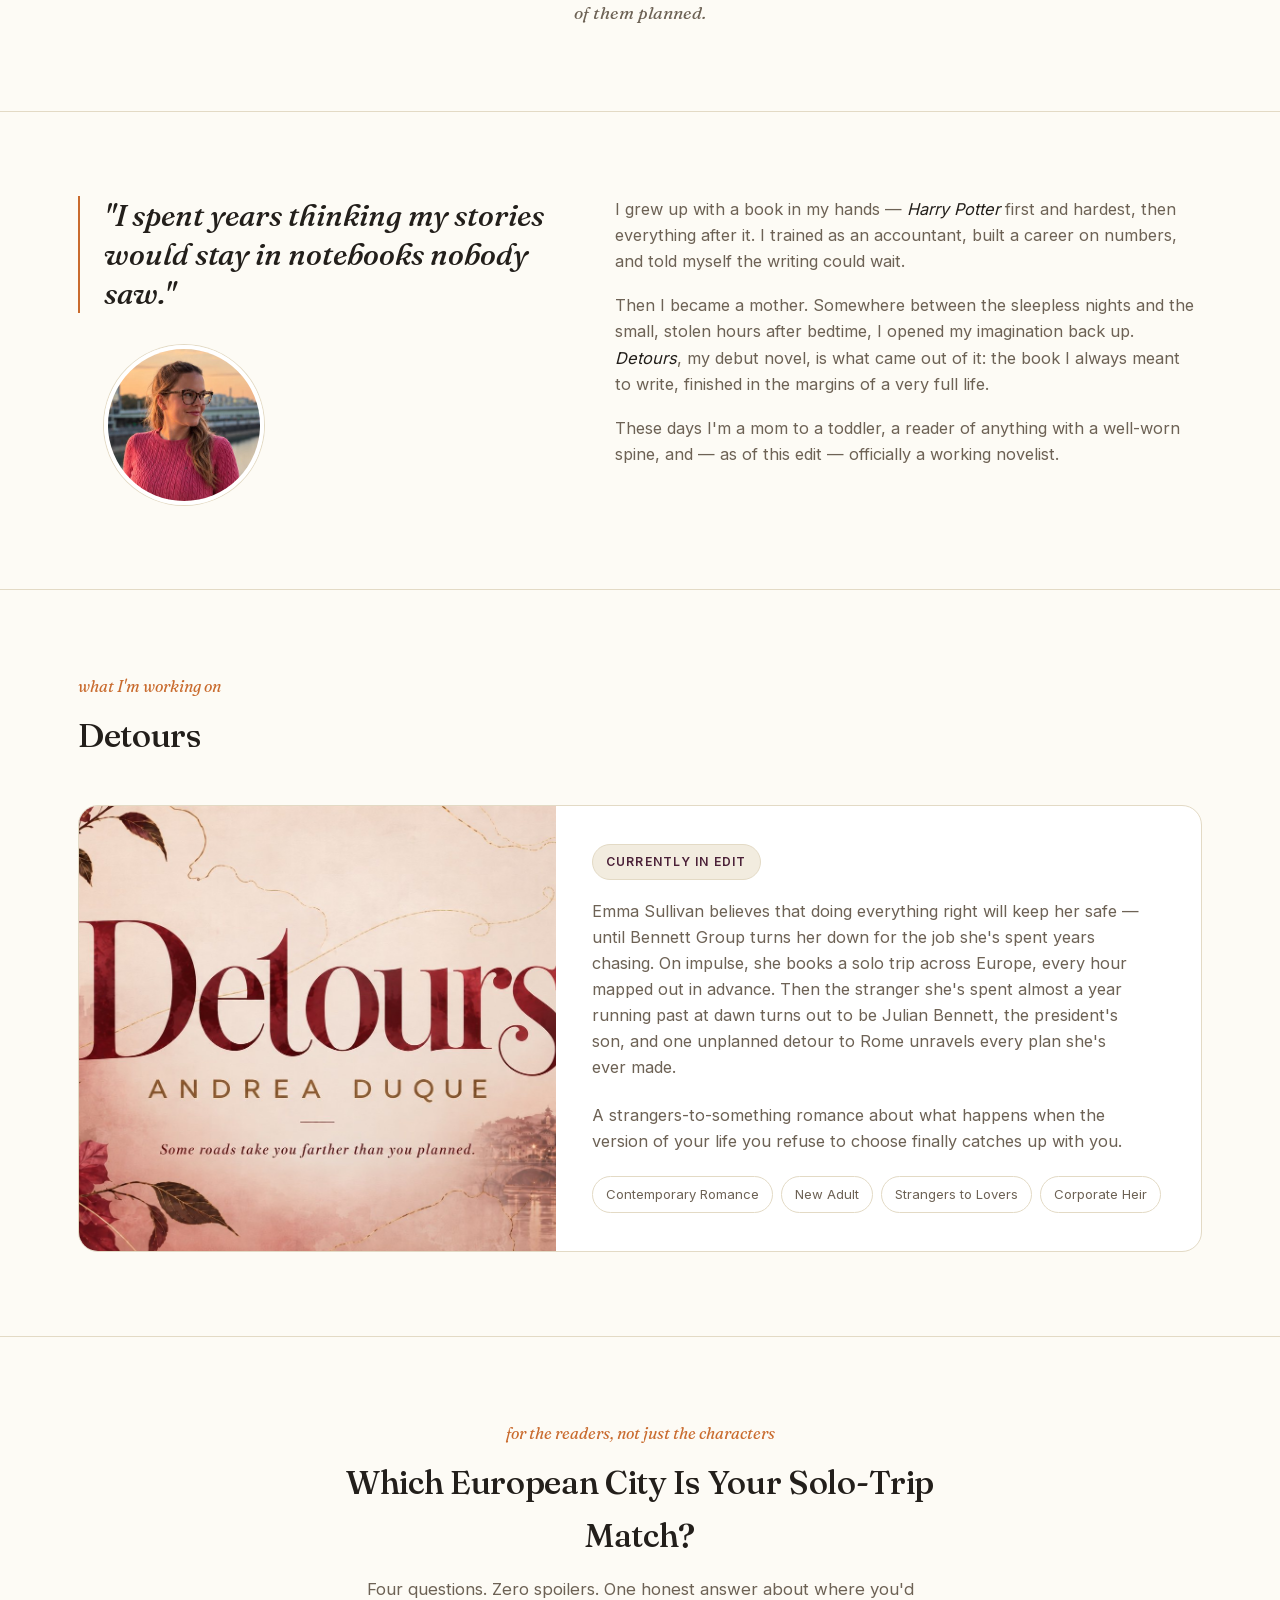
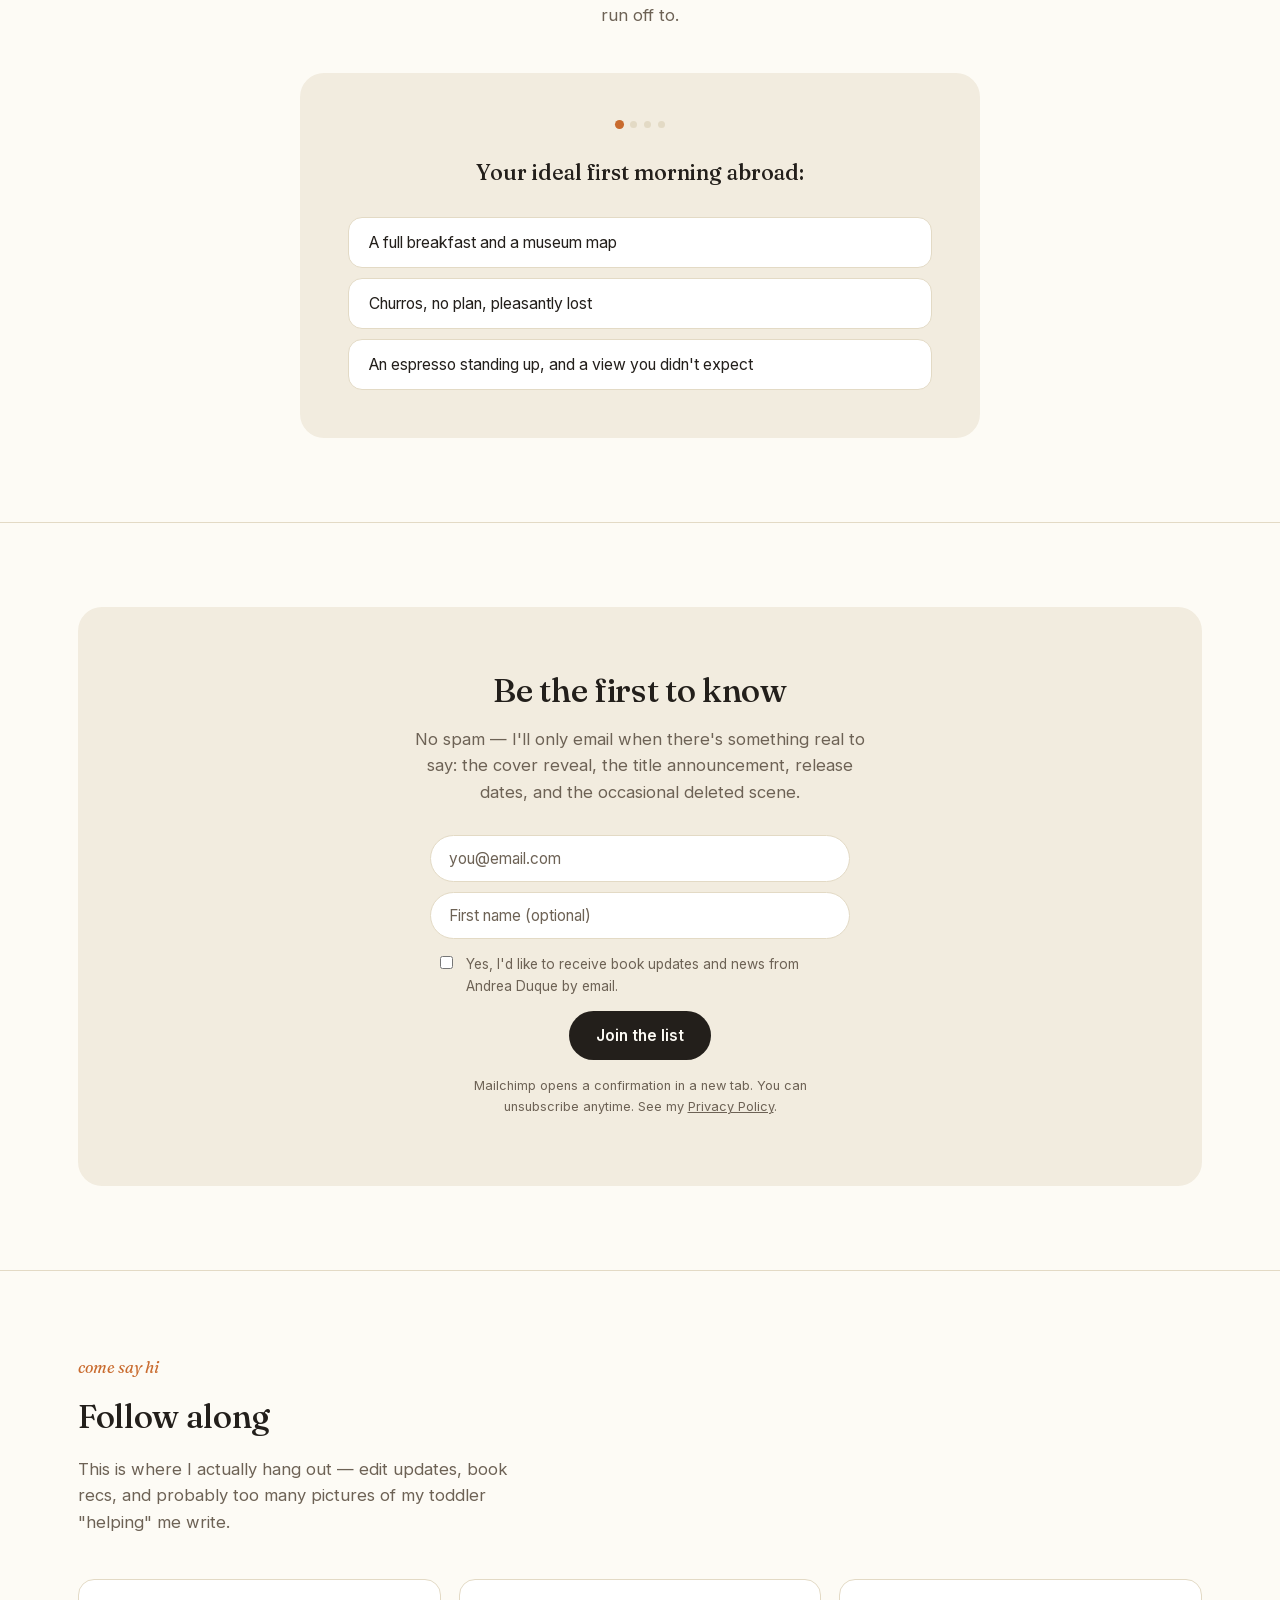
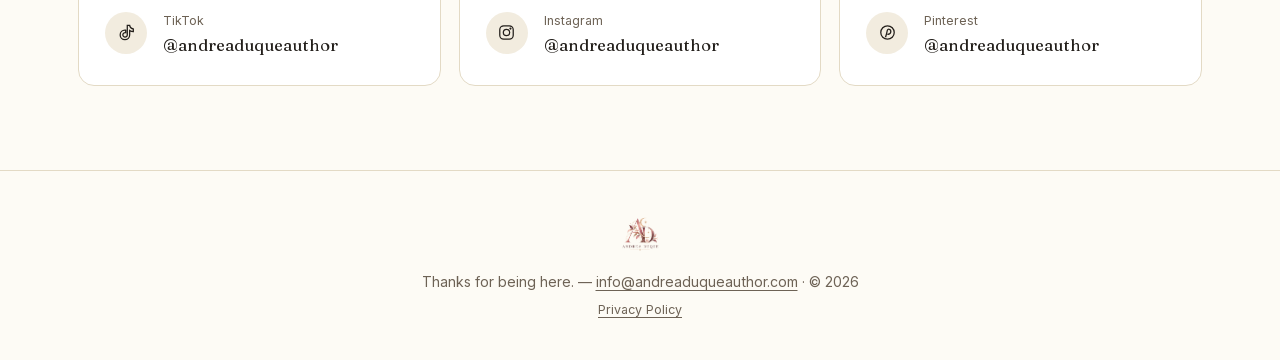
==== commit 84cf98c2: "Self-host Fraunces and Inter instead of loading Google Fonts Loading fonts from Google sends each vi" ====
--- a/index.html
+++ b/index.html
@@ -2,7 +2,7 @@
 <html lang="en">
 <head>
 <meta charset="utf-8">
-<meta http-equiv="Content-Security-Policy" content="default-src 'none'; script-src 'unsafe-inline'; style-src 'unsafe-inline' https://fonts.googleapis.com; font-src https://fonts.gstatic.com; img-src 'self' data:; base-uri 'none'; form-action https://andreaduqueauthor.us17.list-manage.com; object-src 'none'">
+<meta http-equiv="Content-Security-Policy" content="default-src 'none'; script-src 'unsafe-inline'; style-src 'self' 'unsafe-inline'; font-src 'self'; img-src 'self' data:; base-uri 'none'; form-action https://andreaduqueauthor.us17.list-manage.com; object-src 'none'">
 <meta name="referrer" content="strict-origin-when-cross-origin">
 <meta name="viewport" content="width=device-width,initial-scale=1,viewport-fit=cover">
 <title>Andrea Duque — Author of Detours</title>
@@ -27,9 +27,7 @@
 <link rel="icon" href="/favicon.ico" sizes="any">
 <link rel="icon" type="image/png" sizes="192x192" href="/icon-192.png">
 <link rel="apple-touch-icon" href="/apple-touch-icon.png">
-<link rel="preconnect" href="https://fonts.googleapis.com">
-<link rel="preconnect" href="https://fonts.gstatic.com" crossorigin>
-<link rel="stylesheet" href="https://fonts.googleapis.com/css2?family=Fraunces:ital,opsz,wght@0,9..144,400;0,9..144,500;0,9..144,600;0,9..144,700;1,9..144,500;1,9..144,600&family=Inter:wght@400;500;600;700&display=swap">
+<link rel="stylesheet" href="/fonts/fonts.css">
 <script type="application/ld+json">
 {
   "@context": "https://schema.org",
--- a/fonts/fonts.css
+++ b/fonts/fonts.css
@@ -0,0 +1,55 @@
+/* Self-hosted Google Fonts (SIL Open Font License, see OFL-*.txt). Served from this site so visitors' IP addresses aren't sent to Google. */
+/* Fraunces italic, latin-ext */
+@font-face {
+  font-family: 'Fraunces';
+  font-style: italic;
+  font-weight: 400 700;
+  font-display: swap;
+  src: url(/fonts/fraunces-italic-latin-ext.woff2) format('woff2');
+  unicode-range: U+0100-02BA, U+02BD-02C5, U+02C7-02CC, U+02CE-02D7, U+02DD-02FF, U+0304, U+0308, U+0329, U+1D00-1DBF, U+1E00-1E9F, U+1EF2-1EFF, U+2020, U+20A0-20AB, U+20AD-20C4, U+2113, U+2C60-2C7F, U+A720-A7FF;
+}
+/* Fraunces italic, latin */
+@font-face {
+  font-family: 'Fraunces';
+  font-style: italic;
+  font-weight: 400 700;
+  font-display: swap;
+  src: url(/fonts/fraunces-italic-latin.woff2) format('woff2');
+  unicode-range: U+0000-00FF, U+0131, U+0152-0153, U+02BB-02BC, U+02C6, U+02DA, U+02DC, U+0304, U+0308, U+0329, U+2000-206F, U+20AC, U+2122, U+2191, U+2193, U+2212, U+2215, U+FEFF, U+FFFD;
+}
+/* Fraunces normal, latin-ext */
+@font-face {
+  font-family: 'Fraunces';
+  font-style: normal;
+  font-weight: 400 700;
+  font-display: swap;
+  src: url(/fonts/fraunces-normal-latin-ext.woff2) format('woff2');
+  unicode-range: U+0100-02BA, U+02BD-02C5, U+02C7-02CC, U+02CE-02D7, U+02DD-02FF, U+0304, U+0308, U+0329, U+1D00-1DBF, U+1E00-1E9F, U+1EF2-1EFF, U+2020, U+20A0-20AB, U+20AD-20C4, U+2113, U+2C60-2C7F, U+A720-A7FF;
+}
+/* Fraunces normal, latin */
+@font-face {
+  font-family: 'Fraunces';
+  font-style: normal;
+  font-weight: 400 700;
+  font-display: swap;
+  src: url(/fonts/fraunces-normal-latin.woff2) format('woff2');
+  unicode-range: U+0000-00FF, U+0131, U+0152-0153, U+02BB-02BC, U+02C6, U+02DA, U+02DC, U+0304, U+0308, U+0329, U+2000-206F, U+20AC, U+2122, U+2191, U+2193, U+2212, U+2215, U+FEFF, U+FFFD;
+}
+/* Inter normal, latin-ext */
+@font-face {
+  font-family: 'Inter';
+  font-style: normal;
+  font-weight: 400 700;
+  font-display: swap;
+  src: url(/fonts/inter-normal-latin-ext.woff2) format('woff2');
+  unicode-range: U+0100-02BA, U+02BD-02C5, U+02C7-02CC, U+02CE-02D7, U+02DD-02FF, U+0304, U+0308, U+0329, U+1D00-1DBF, U+1E00-1E9F, U+1EF2-1EFF, U+2020, U+20A0-20AB, U+20AD-20C4, U+2113, U+2C60-2C7F, U+A720-A7FF;
+}
+/* Inter normal, latin */
+@font-face {
+  font-family: 'Inter';
+  font-style: normal;
+  font-weight: 400 700;
+  font-display: swap;
+  src: url(/fonts/inter-normal-latin.woff2) format('woff2');
+  unicode-range: U+0000-00FF, U+0131, U+0152-0153, U+02BB-02BC, U+02C6, U+02DA, U+02DC, U+0304, U+0308, U+0329, U+2000-206F, U+20AC, U+2122, U+2191, U+2193, U+2212, U+2215, U+FEFF, U+FFFD;
+}
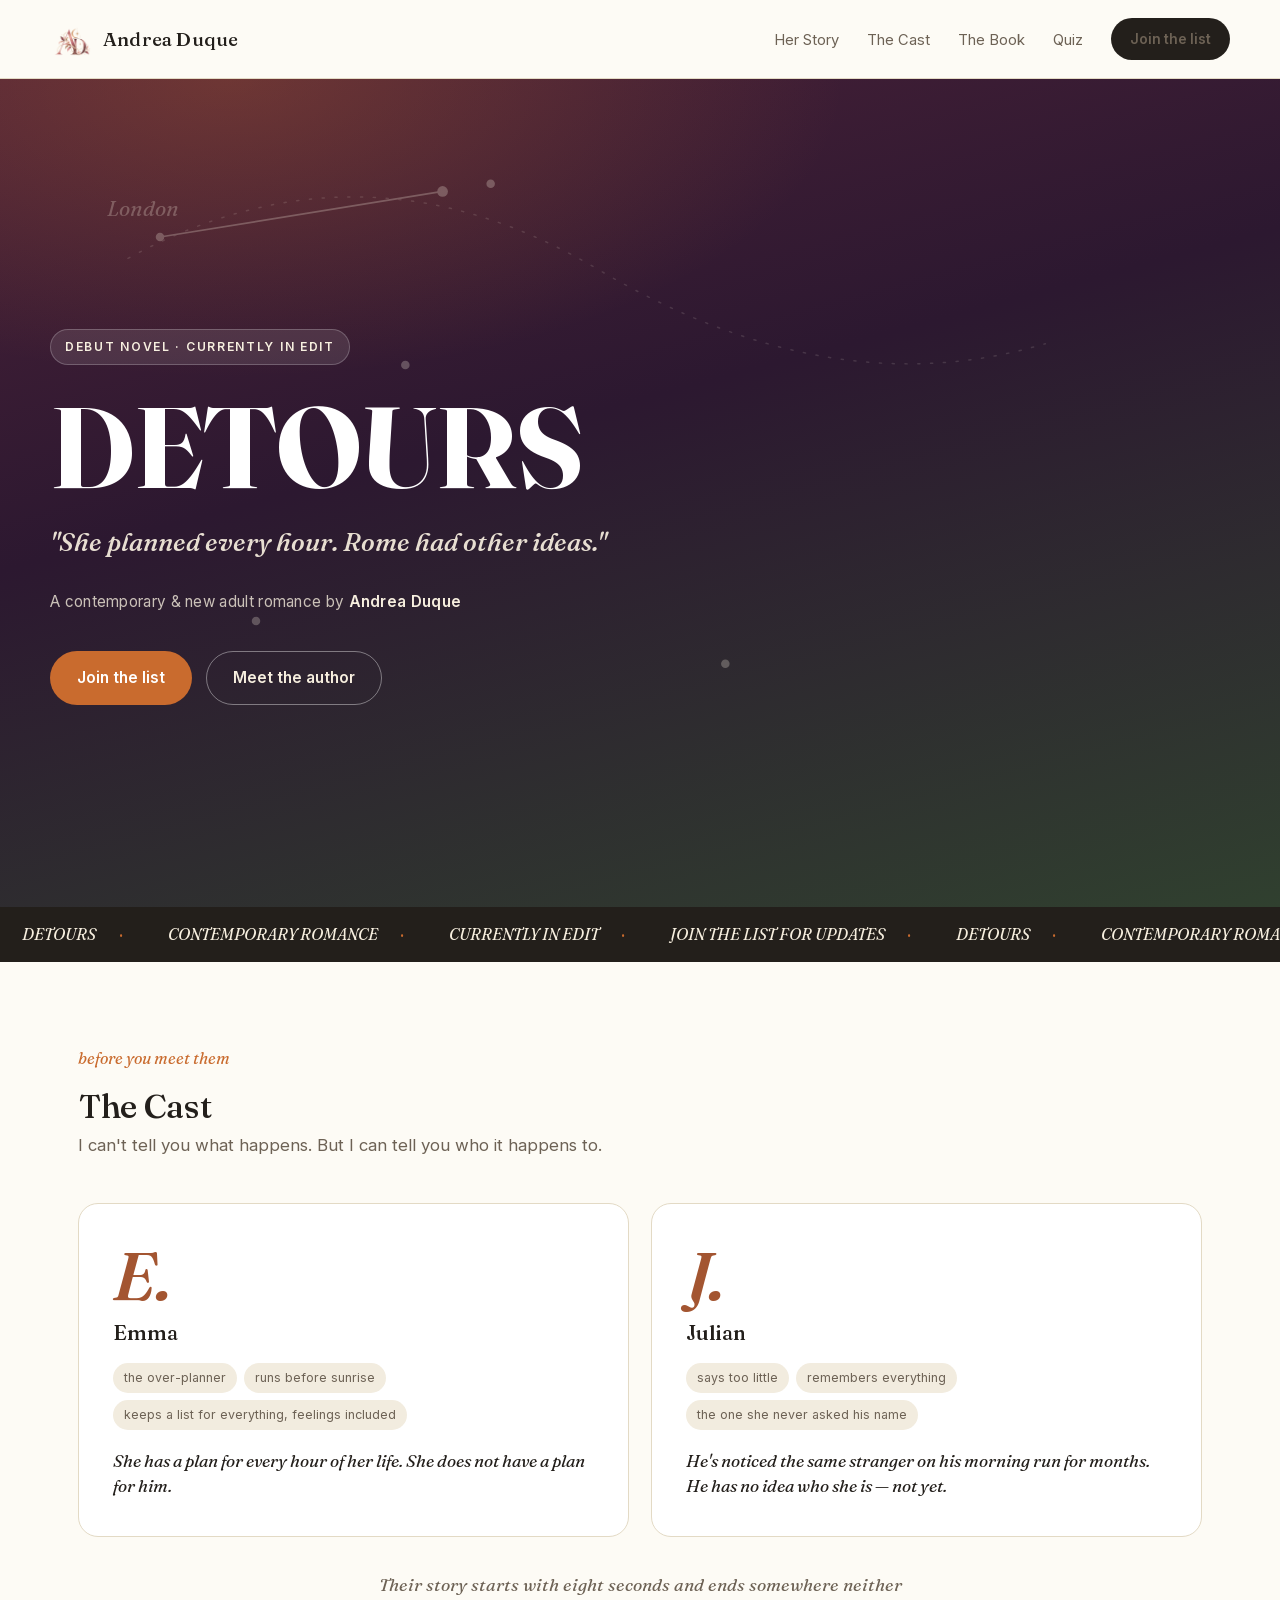
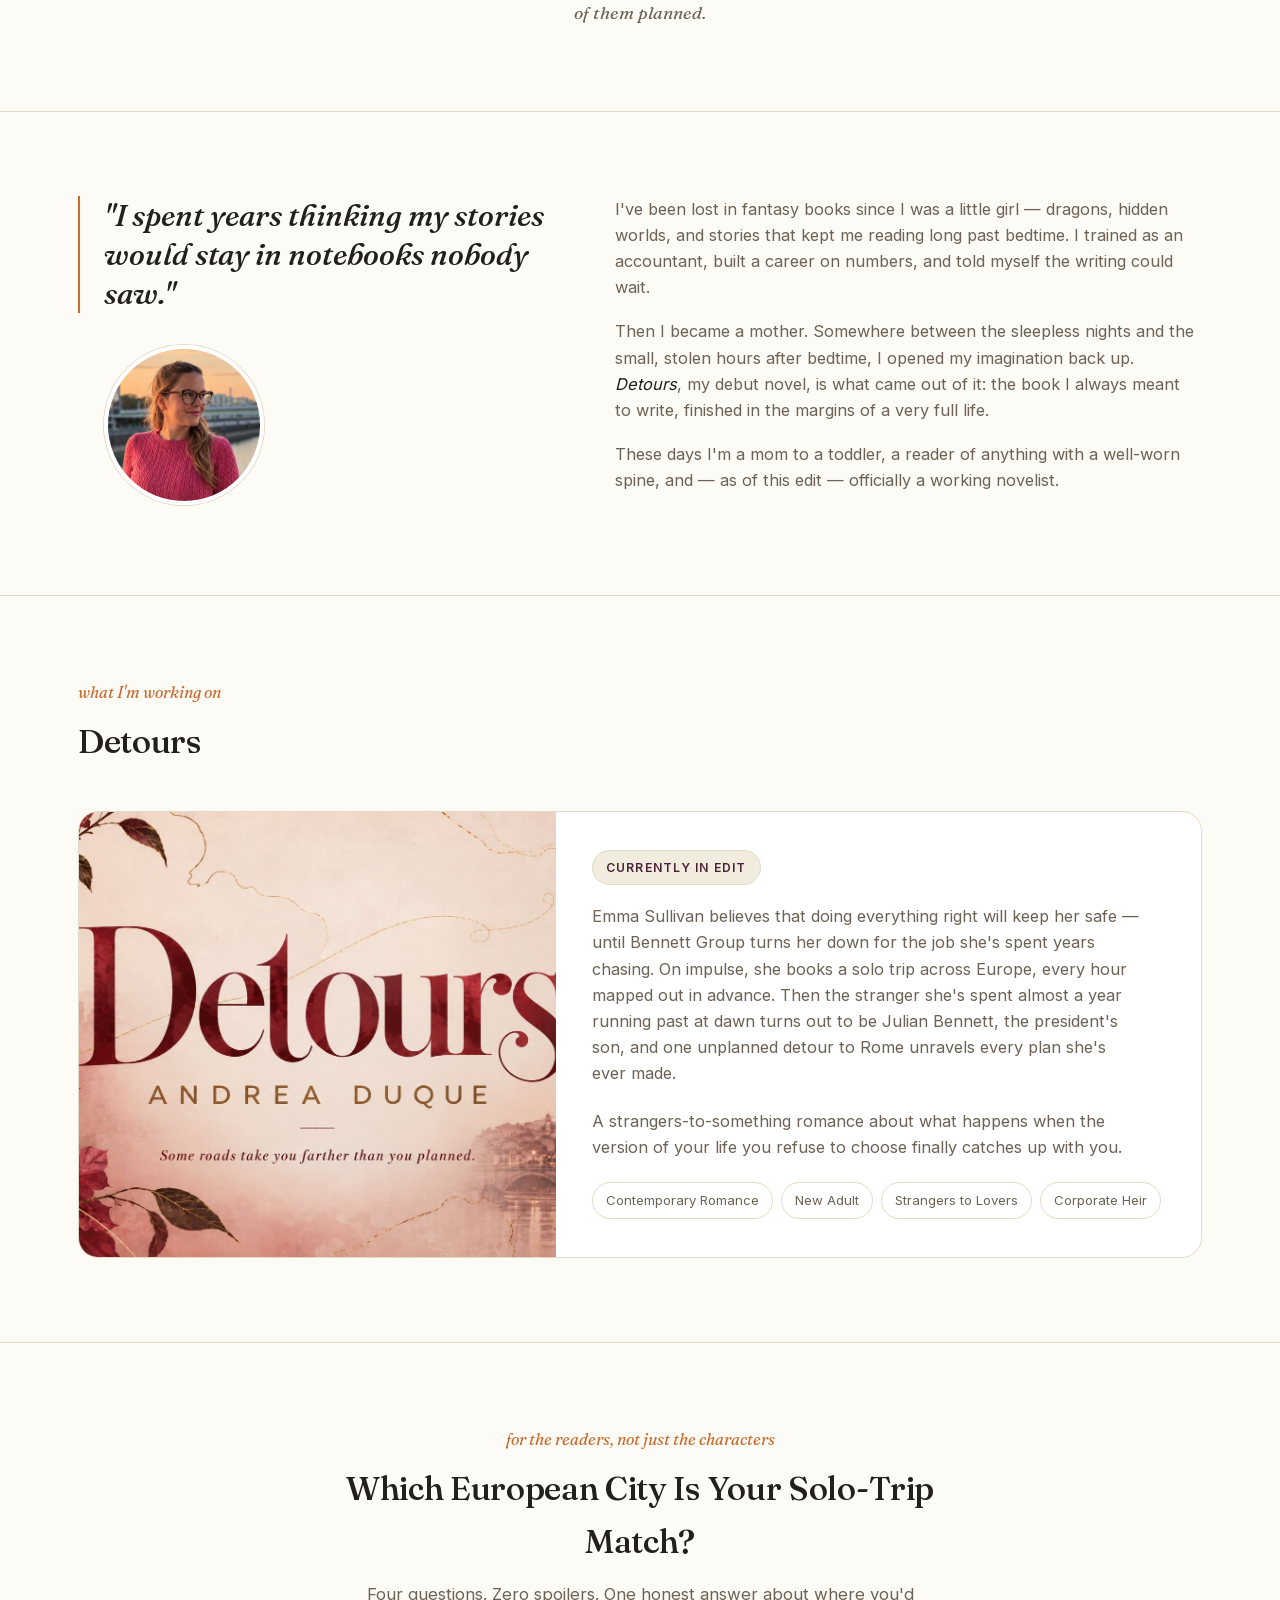
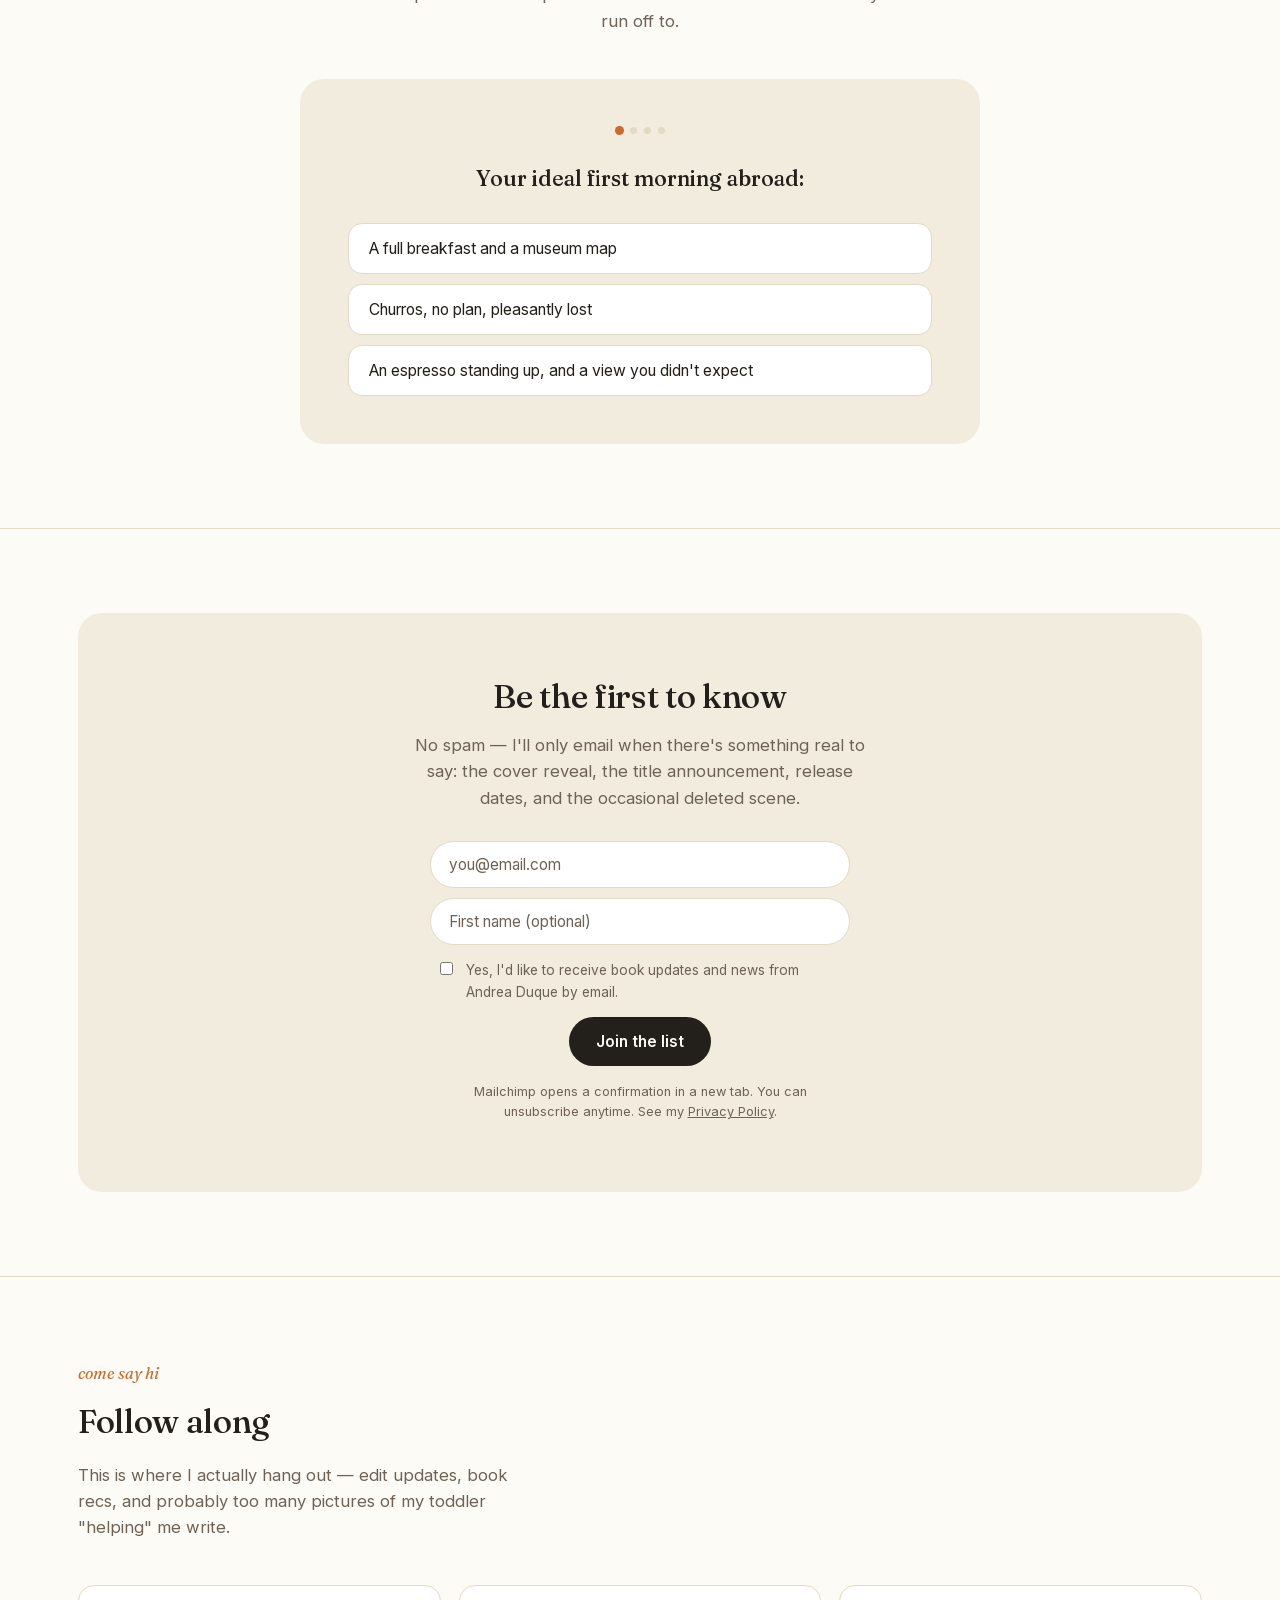
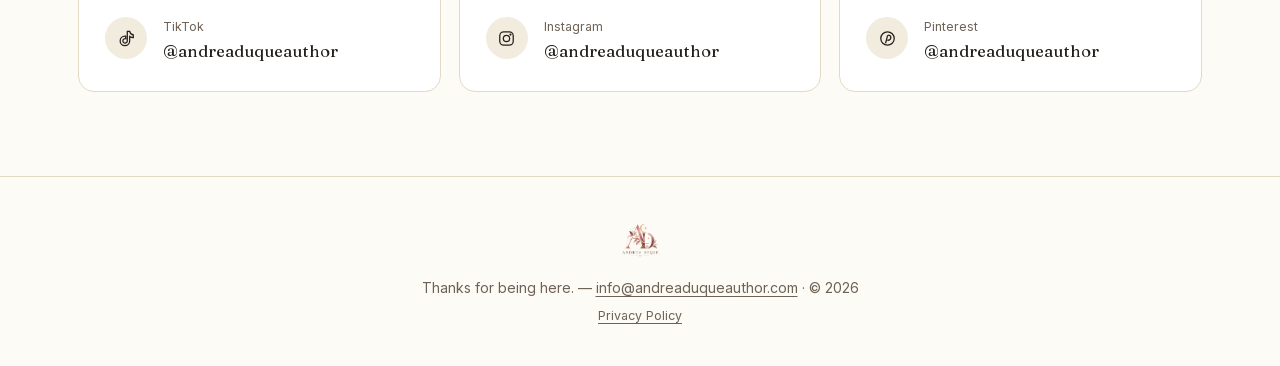
==== commit 34e2249e: "Story: mention fantasy books instead of Harry Potter Co-Authored-By: Claude Opus 5.5 <noreply@anthro" ====
--- a/index.html
+++ b/index.html
@@ -648,7 +648,7 @@
           <img class="author-photo" src="andrea-duque.jpg" width="400" height="400" loading="lazy" alt="Andrea Duque in glasses and a pink sweater, smiling on a balcony above the Rhine in Cologne at sunset">
         </div>
         <div class="story-text">
-          <p>I grew up with a book in my hands — <em>Harry Potter</em> first and hardest, then everything after it. I trained as an accountant, built a career on numbers, and told myself the writing could wait.</p>
+          <p>I've been lost in fantasy books since I was a little girl — dragons, hidden worlds, and stories that kept me reading long past bedtime. I trained as an accountant, built a career on numbers, and told myself the writing could wait.</p>
           <p>Then I became a mother. Somewhere between the sleepless nights and the small, stolen hours after bedtime, I opened my imagination back up. <em>Detours</em>, my debut novel, is what came out of it: the book I always meant to write, finished in the margins of a very full life.</p>
           <p>These days I'm a mom to a toddler, a reader of anything with a well-worn spine, and — as of this edit — officially a working novelist.</p>
         </div>
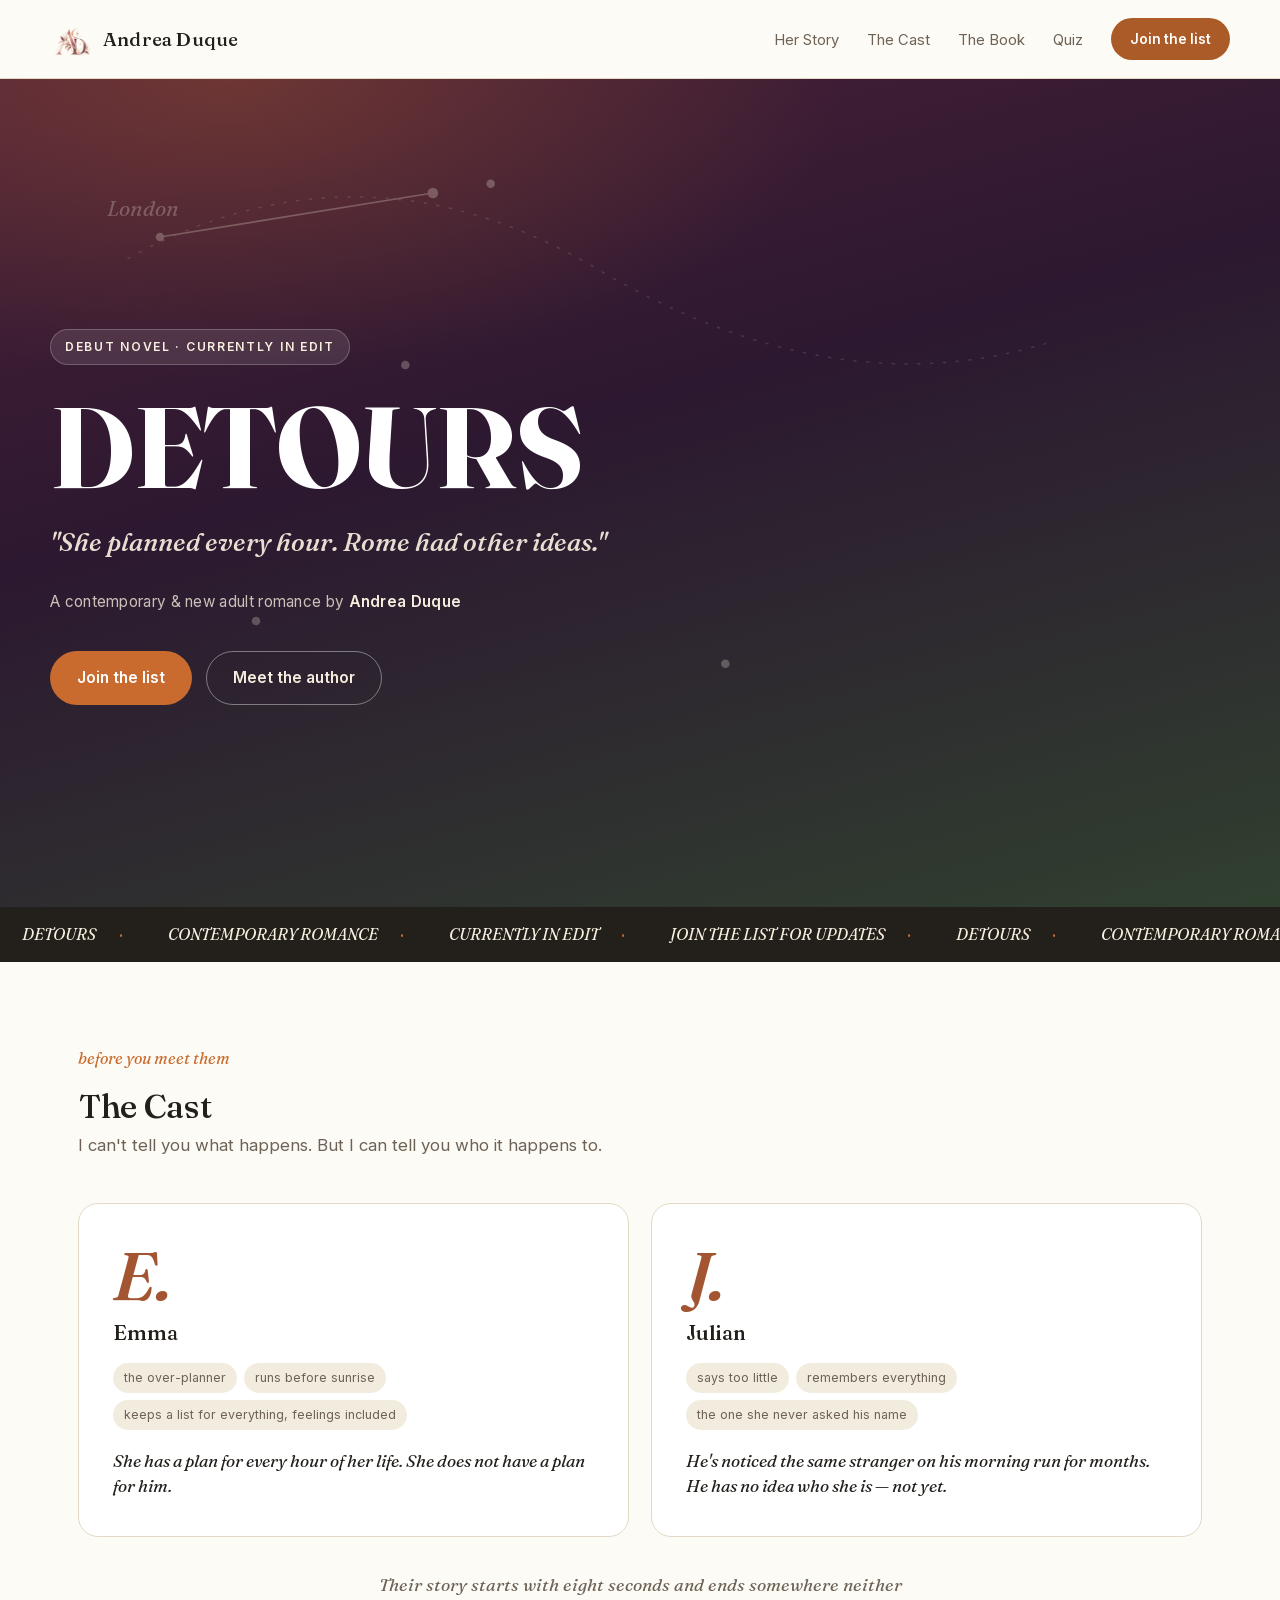
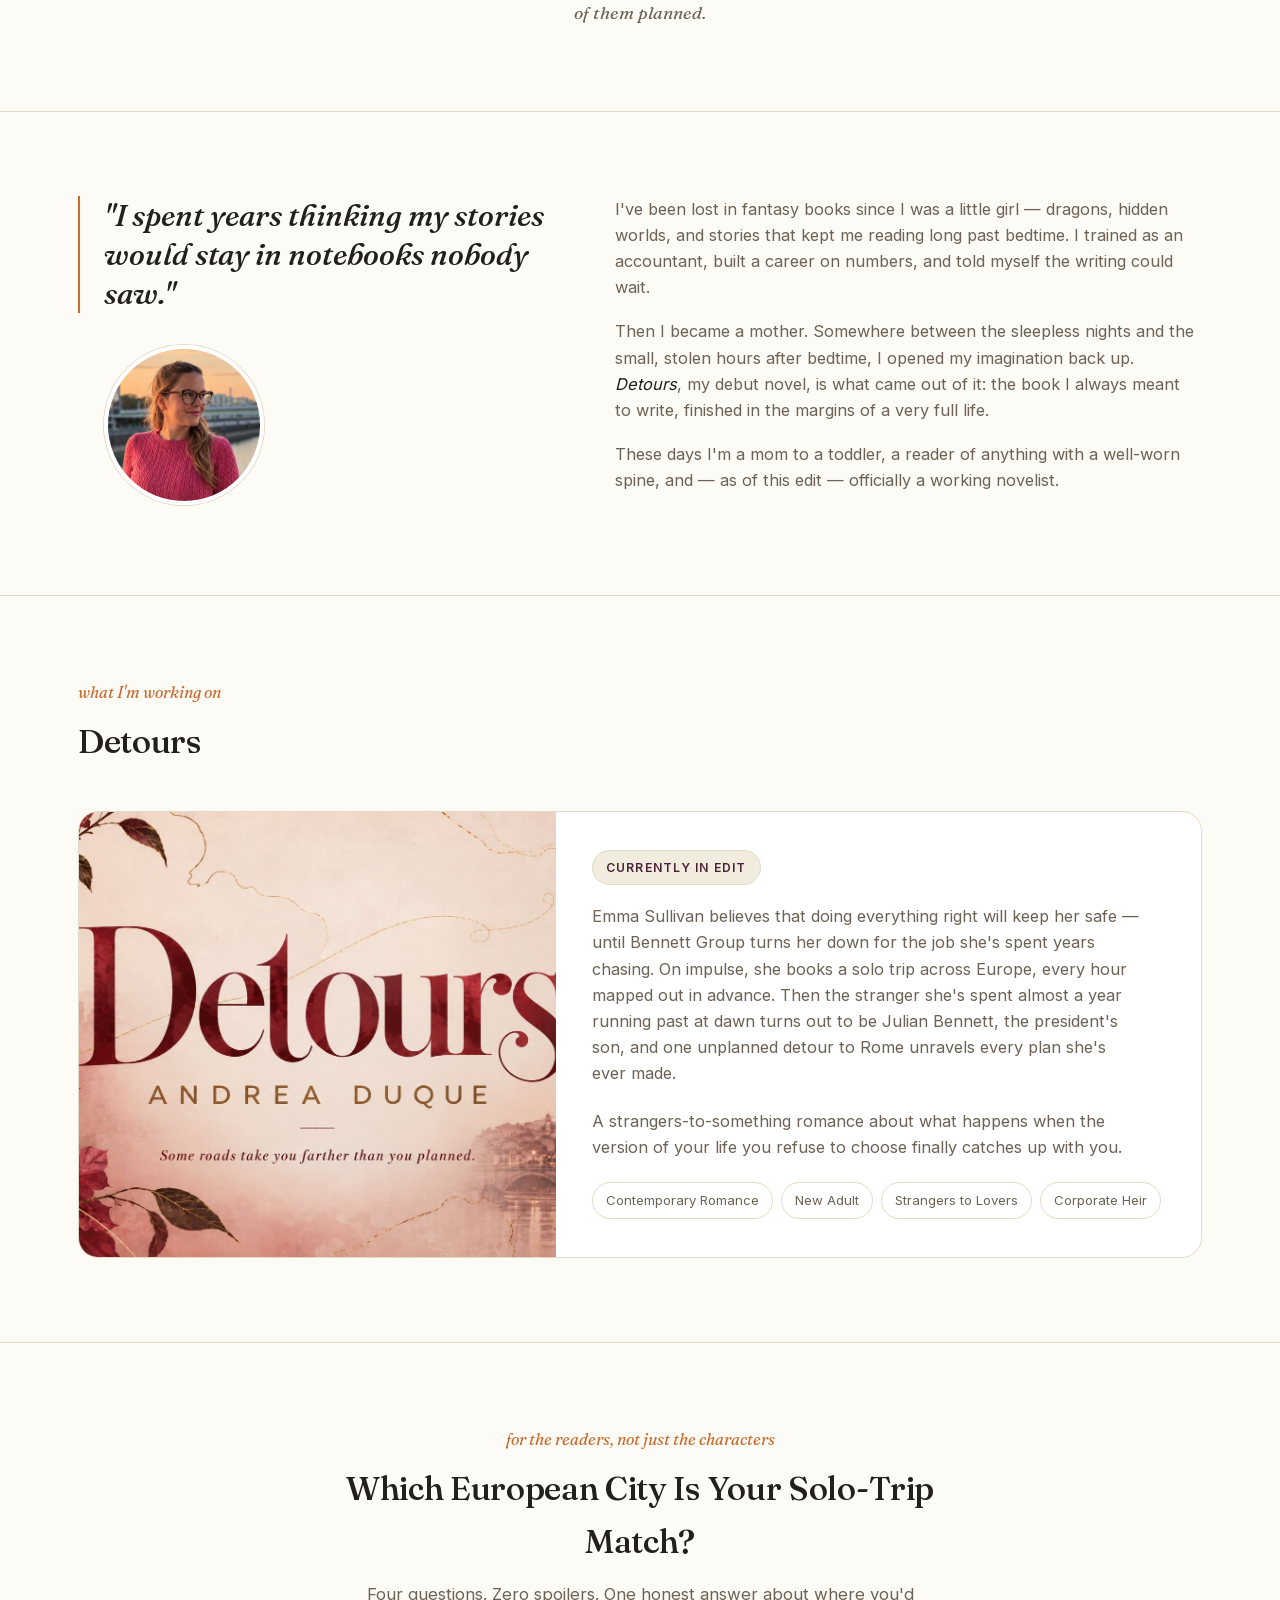
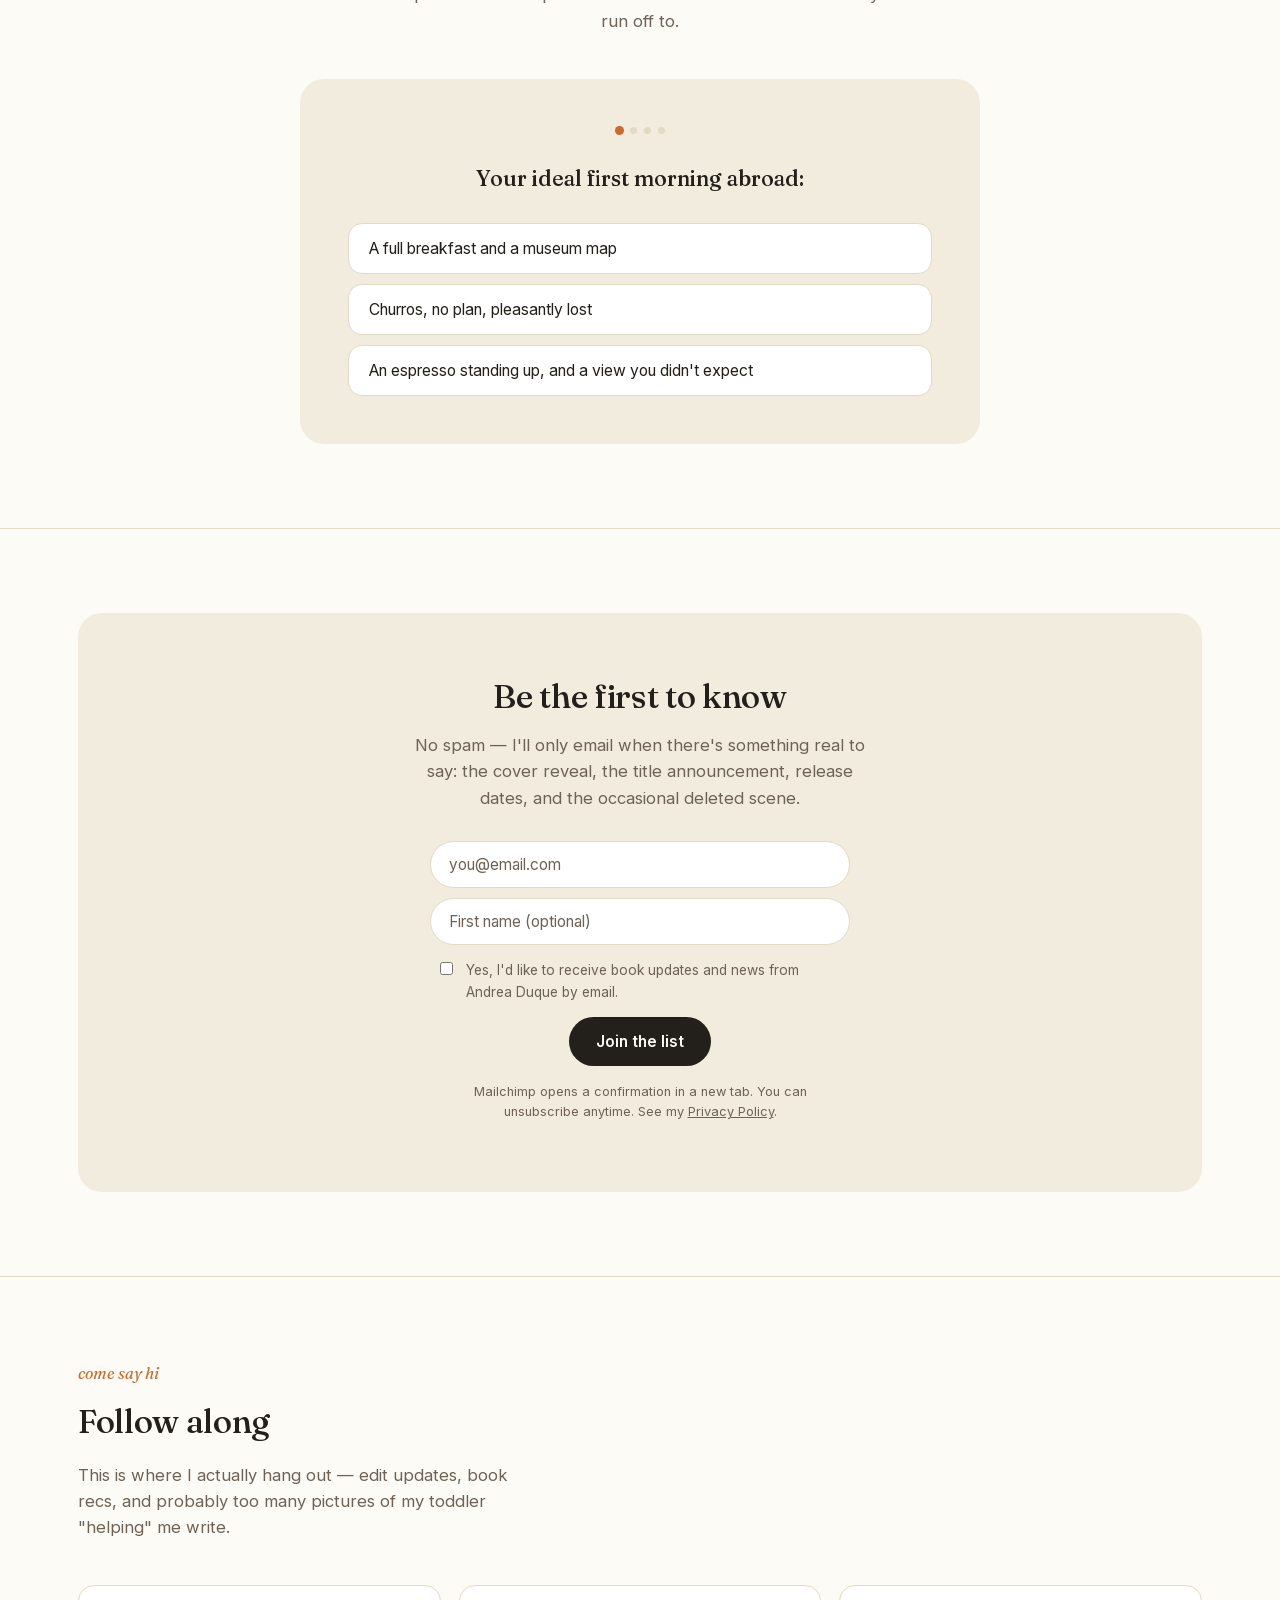
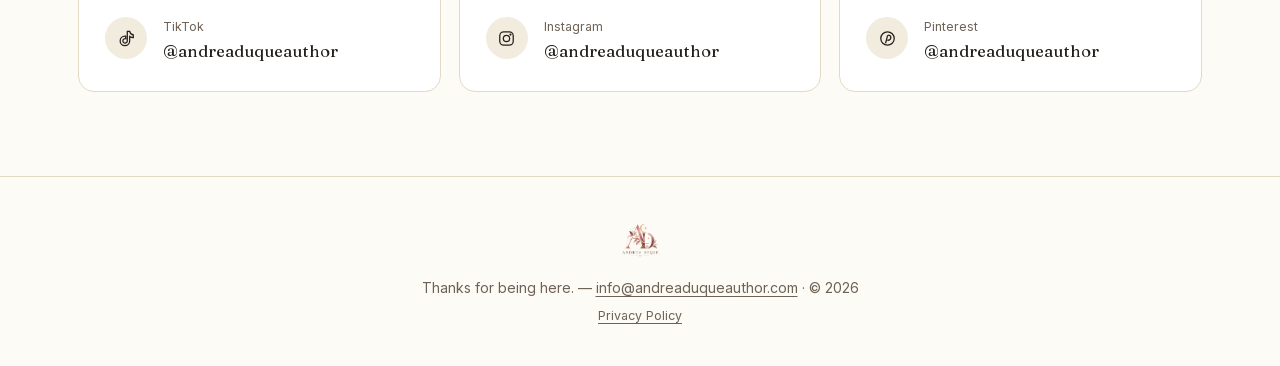
==== commit 2d5e4c62: "Make the nav 'Join the list' button orange with readable white text" ====
--- a/index.html
+++ b/index.html
@@ -171,6 +171,10 @@
 }
 .nav-links a:hover::after{right:0;}
 .nav-links .btn{padding:9px 18px;font-size:0.86rem;}
+/* nav CTA: brand orange, a shade deeper than the hero button so the small white text stays readable (4.5:1+) */
+.nav-links .btn-solid{background:color-mix(in srgb, var(--rose) 85%, black);color:#fff;}
+.nav-links .btn-solid:hover{background:var(--ink);color:#fff;}
+.nav-links .btn::after{display:none;}
 
 .nav-toggle{
   display:none;background:none;border:none;cursor:pointer;padding:6px;
@@ -482,7 +486,7 @@
       <li><a href="#cast">The Cast</a></li>
       <li><a href="#book">The Book</a></li>
       <li><a href="#quiz">Quiz</a></li>
-      <li class="nav-cta"><a class="btn btn-dark" href="#join">Join the list</a></li>
+      <li class="nav-cta"><a class="btn btn-solid" href="#join">Join the list</a></li>
     </ul>
   </div>
 </header>
